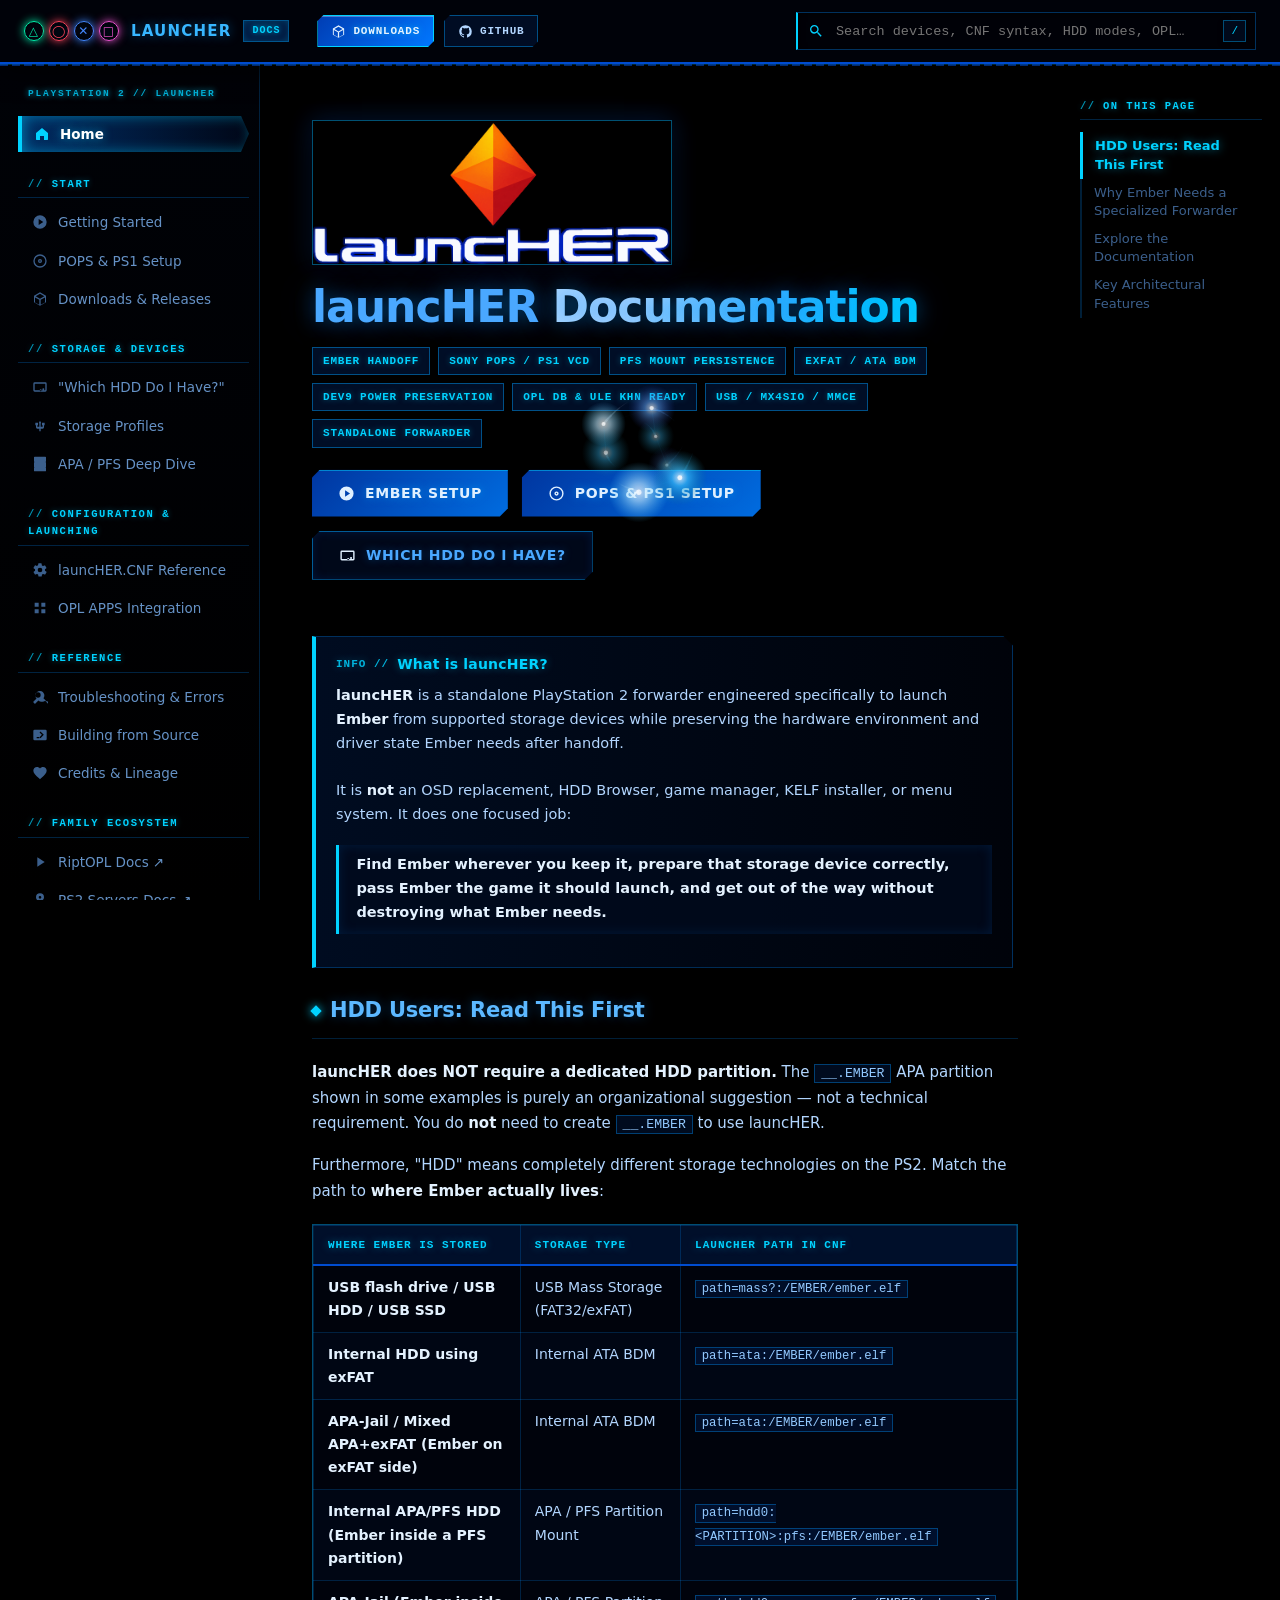
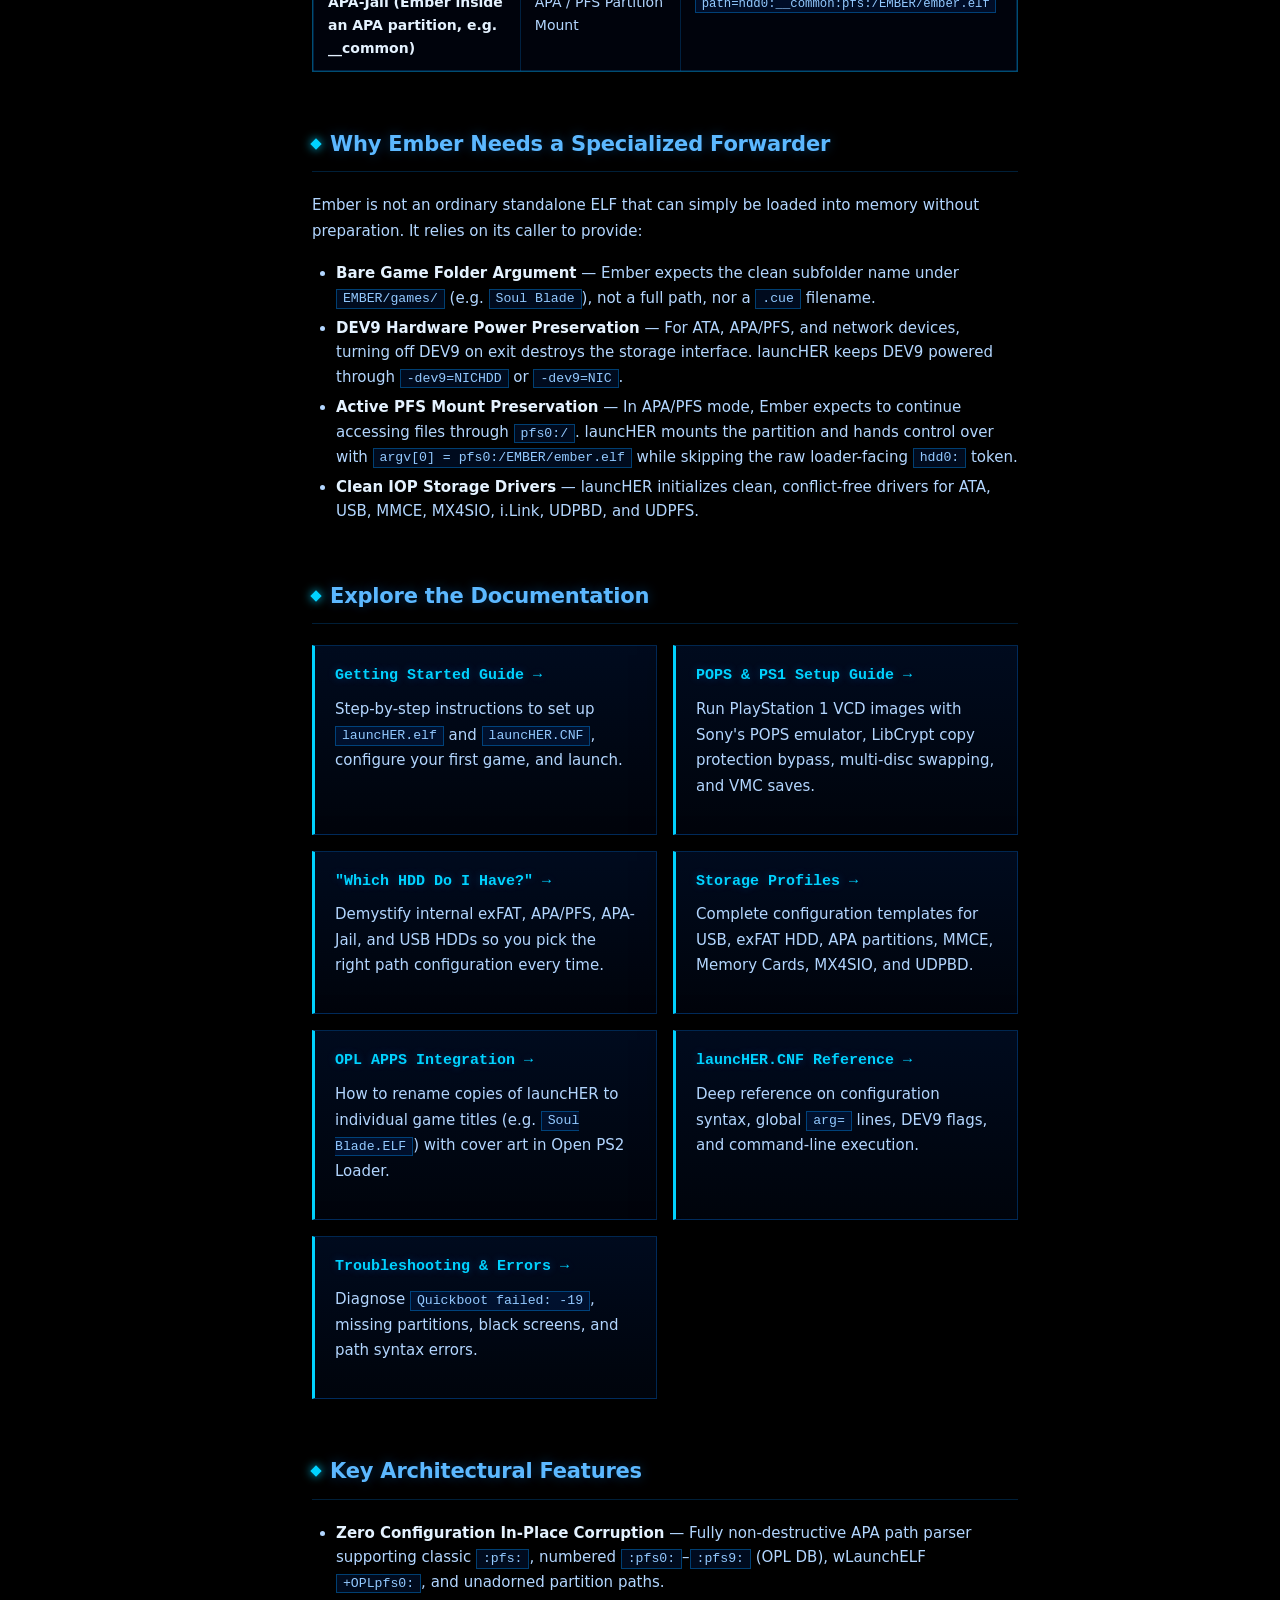
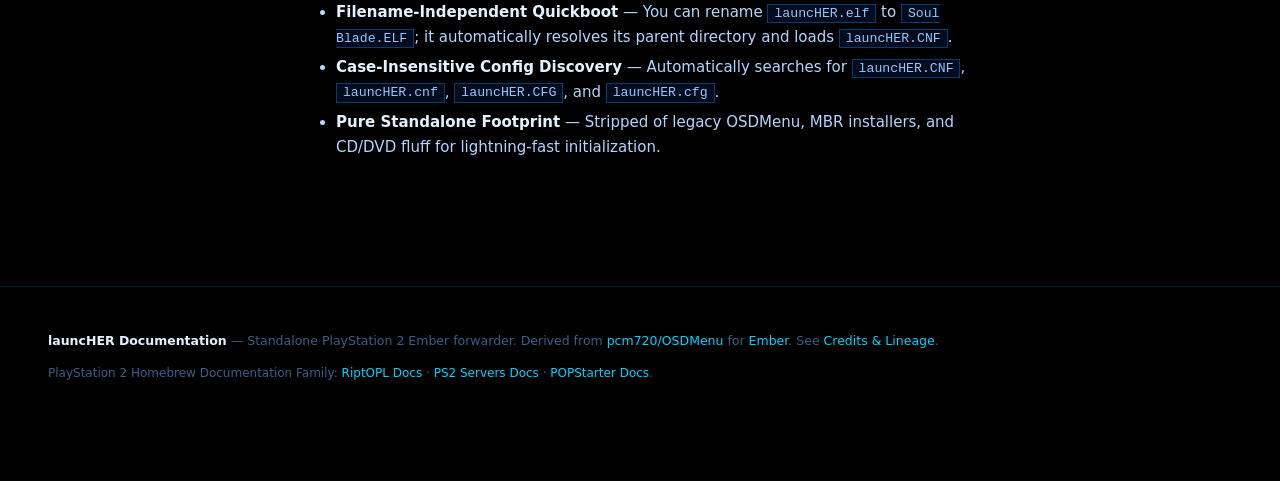
==== docs/index.html @ 4b5d9583 "Merge 43c6ef10de2a285c247a1d563e190a5ab6da9294 into 94809b18aaf621dd16f03707eb7b0ce362cf742c" ====
<!doctype html><html lang="en"><head>
<meta charset="utf-8"><meta name="viewport" content="width=device-width,initial-scale=1">
<title>launcHER Documentation · Standalone Ember Forwarder for PlayStation 2</title>
<meta name="description" content="Official documentation for launcHER — standalone PlayStation 2 forwarder built specifically to launch Ember from USB, internal HDD (exFAT &amp; APA/PFS), MMCE, MX4SIO, and network while preserving the hardware environment Ember needs.">
<link rel="icon" type="image/svg+xml" href="assets/favicon.svg">
<link rel="icon" type="image/png" href="assets/favicon.png">
<meta property="og:site_name" content="launcHER Docs">
<meta property="og:type" content="website">
<meta property="og:image" content="assets/launcher-banner.png">
<meta name="twitter:card" content="summary_large_image">
<meta name="twitter:image" content="assets/launcher-banner.png">
<link rel="stylesheet" href="assets/style.css">
</head><body data-base="">
<header class="topbar">
  <button class="menu-btn" aria-label="Menu">☰</button>
  <a class="brand" href="index.html">
    <span class="psbtns"><i class="tri">&#9651;</i><i class="cir">&#9711;</i><i class="cro">&#10005;</i><i class="squ">&#9633;</i></span>
    launcHER <small>DOCS</small></a>
  <div class="topbar-actions">
    <a class="topbar-btn primary" href="releases.html" title="Downloads &amp; Releases"><span class="icon icon-releases"></span>Downloads</a>
    <a class="topbar-btn" href="https://github.com/NathanNeurotic/launcHER" target="_blank" rel="noopener" title="GitHub Repository"><span class="icon icon-github"></span>GitHub</a>
  </div>
  <div class="search">
    <span class="ico"></span>
    <input id="q" type="search" placeholder="Search devices, CNF syntax, HDD modes, OPL…  ( / )" autocomplete="off">
    <kbd>/</kbd>
    <div id="results"></div>
  </div>
</header>
<canvas id="ps2-orbs" class="ps2-orbs-canvas" aria-hidden="true"></canvas>
<div class="layout">
  <nav class="sidebar">
    <div class="sidebar-brand-sub">PLAYSTATION 2 // LAUNCHER</div>
    <a href="index.html" class="active"><span class="icon icon-home"></span>Home</a>

    <h4>Start</h4>
    <a href="getting-started.html"><span class="icon icon-start"></span>Getting Started</a>
    <a href="pops-setup.html"><span class="icon icon-ps1"></span>POPS &amp; PS1 Setup</a>
    <a href="releases.html"><span class="icon icon-releases"></span>Downloads &amp; Releases</a>

    <h4>Storage &amp; Devices</h4>
    <a href="hdd-modes.html"><span class="icon icon-hdd"></span>"Which HDD Do I Have?"</a>
    <a href="storage-profiles.html"><span class="icon icon-usb"></span>Storage Profiles</a>
    <a href="apa-pfs.html"><span class="icon icon-server"></span>APA / PFS Deep Dive</a>

    <h4>Configuration &amp; Launching</h4>
    <a href="configuration.html"><span class="icon icon-settings"></span>launcHER.CNF Reference</a>
    <a href="opl-apps.html"><span class="icon icon-apps"></span>OPL APPS Integration</a>

    <h4>Reference</h4>
    <a href="troubleshooting.html"><span class="icon icon-troubleshoot"></span>Troubleshooting &amp; Errors</a>
    <a href="building.html"><span class="icon icon-terminal"></span>Building from Source</a>
    <a href="credits.html"><span class="icon icon-credits"></span>Credits &amp; Lineage</a>

    <h4 style="margin-top:24px;">Family Ecosystem</h4>
    <a href="https://nathanneurotic.github.io/Open-PS2-Loader/"><span class="icon icon-play"></span>RiptOPL Docs ↗</a>
    <a href="https://nathanneurotic.github.io/PS2-Servers/"><span class="icon icon-netboot"></span>PS2 Servers Docs ↗</a>
    <a href="https://nathanneurotic.github.io/POPSLoader/"><span class="icon icon-book"></span>POPStarter Docs ↗</a>
  </nav>
  <main class="content">

<div class="hero">
  <img class="hero-banner" src="assets/launcher-banner.png" alt="launcHER banner" width="1774" height="887">
  <h1>launcHER <span class="g">Documentation</span></h1>
  <div class="sys-strip">
    <div class="sys-strip-row">
      <span class="sys-pill">EMBER HANDOFF</span>
      <span class="sys-pill">SONY POPS / PS1 VCD</span>
      <span class="sys-pill">PFS MOUNT PERSISTENCE</span>
      <span class="sys-pill">EXFAT / ATA BDM</span>
    </div>
    <div class="sys-strip-row">
      <span class="sys-pill">DEV9 POWER PRESERVATION</span>
      <span class="sys-pill">OPL DB &amp; ULE KHN READY</span>
      <span class="sys-pill">USB / MX4SIO / MMCE</span>
      <span class="sys-pill">STANDALONE FORWARDER</span>
    </div>
  </div>
  <div class="btn-row">
    <a class="btn" href="getting-started.html"><span class="icon icon-start"></span>Ember Setup</a>
    <a class="btn" href="pops-setup.html"><span class="icon icon-ps1"></span>POPS &amp; PS1 Setup</a>
    <a class="btn ghost" href="hdd-modes.html"><span class="icon icon-hdd"></span>Which HDD Do I Have?</a>
  </div>
</div>

<div class="callout info">
  <div class="h">What is launcHER?</div>
  <b>launcHER</b> is a standalone PlayStation 2 forwarder engineered specifically to launch
  <a href="https://github.com/Gageformer/Ember" target="_blank" rel="noopener"><b>Ember</b></a> from supported storage devices while preserving the hardware environment and driver state Ember needs after handoff.
  <br><br>
  It is <b>not</b> an OSD replacement, HDD Browser, game manager, KELF installer, or menu system. It does one focused job:
  <blockquote><b>Find Ember wherever you keep it, prepare that storage device correctly, pass Ember the game it should launch, and get out of the way without destroying what Ember needs.</b></blockquote>
</div>

<h2 id="hdd-myth">HDD Users: Read This First</h2>
<p>
  <b>launcHER does NOT require a dedicated HDD partition.</b> The <code>__.EMBER</code> APA partition shown in some examples is purely an organizational suggestion — not a technical requirement. You do <b>not</b> need to create <code>__.EMBER</code> to use launcHER.
</p>
<p>
  Furthermore, "HDD" means completely different storage technologies on the PS2. Match the path to <b>where Ember actually lives</b>:
</p>

<div class="table-wrap">
  <table>
    <thead>
      <tr>
        <th>Where Ember is stored</th>
        <th>Storage Type</th>
        <th>launcHER Path in CNF</th>
      </tr>
    </thead>
    <tbody>
      <tr>
        <td><b>USB flash drive / USB HDD / USB SSD</b></td>
        <td>USB Mass Storage (FAT32/exFAT)</td>
        <td><code>path=mass?:/EMBER/ember.elf</code></td>
      </tr>
      <tr>
        <td><b>Internal HDD using exFAT</b></td>
        <td>Internal ATA BDM</td>
        <td><code>path=ata:/EMBER/ember.elf</code></td>
      </tr>
      <tr>
        <td><b>APA-Jail / Mixed APA+exFAT (Ember on exFAT side)</b></td>
        <td>Internal ATA BDM</td>
        <td><code>path=ata:/EMBER/ember.elf</code></td>
      </tr>
      <tr>
        <td><b>Internal APA/PFS HDD (Ember inside a PFS partition)</b></td>
        <td>APA / PFS Partition Mount</td>
        <td><code>path=hdd0:&lt;PARTITION&gt;:pfs:/EMBER/ember.elf</code></td>
      </tr>
      <tr>
        <td><b>APA-Jail (Ember inside an APA partition, e.g. __common)</b></td>
        <td>APA / PFS Partition Mount</td>
        <td><code>path=hdd0:__common:pfs:/EMBER/ember.elf</code></td>
      </tr>
    </tbody>
  </table>
</div>

<h2 id="why-launcher">Why Ember Needs a Specialized Forwarder</h2>
<p>
  Ember is not an ordinary standalone ELF that can simply be loaded into memory without preparation. It relies on its caller to provide:
</p>
<ul class="checklist">
  <li><b>Bare Game Folder Argument</b> — Ember expects the clean subfolder name under <code>EMBER/games/</code> (e.g. <code>Soul Blade</code>), not a full path, nor a <code>.cue</code> filename.</li>
  <li><b>DEV9 Hardware Power Preservation</b> — For ATA, APA/PFS, and network devices, turning off DEV9 on exit destroys the storage interface. launcHER keeps DEV9 powered through <code>-dev9=NICHDD</code> or <code>-dev9=NIC</code>.</li>
  <li><b>Active PFS Mount Preservation</b> — In APA/PFS mode, Ember expects to continue accessing files through <code>pfs0:/</code>. launcHER mounts the partition and hands control over with <code>argv[0] = pfs0:/EMBER/ember.elf</code> while skipping the raw loader-facing <code>hdd0:</code> token.</li>
  <li><b>Clean IOP Storage Drivers</b> — launcHER initializes clean, conflict-free drivers for ATA, USB, MMCE, MX4SIO, i.Link, UDPBD, and UDPFS.</li>
</ul>

<h2 id="quick-links">Explore the Documentation</h2>
<div class="cards">
  <article class="card">
    <h3><a href="getting-started.html">Getting Started Guide &rarr;</a></h3>
    <p>Step-by-step instructions to set up <code>launcHER.elf</code> and <code>launcHER.CNF</code>, configure your first game, and launch.</p>
  </article>
  <article class="card">
    <h3><a href="pops-setup.html">POPS &amp; PS1 Setup Guide &rarr;</a></h3>
    <p>Run PlayStation 1 VCD images with Sony's POPS emulator, LibCrypt copy protection bypass, multi-disc swapping, and VMC saves.</p>
  </article>
  <article class="card">
    <h3><a href="hdd-modes.html">"Which HDD Do I Have?" &rarr;</a></h3>
    <p>Demystify internal exFAT, APA/PFS, APA-Jail, and USB HDDs so you pick the right path configuration every time.</p>
  </article>
  <article class="card">
    <h3><a href="storage-profiles.html">Storage Profiles &rarr;</a></h3>
    <p>Complete configuration templates for USB, exFAT HDD, APA partitions, MMCE, Memory Cards, MX4SIO, and UDPBD.</p>
  </article>
  <article class="card">
    <h3><a href="opl-apps.html">OPL APPS Integration &rarr;</a></h3>
    <p>How to rename copies of launcHER to individual game titles (e.g. <code>Soul Blade.ELF</code>) with cover art in Open PS2 Loader.</p>
  </article>
  <article class="card">
    <h3><a href="configuration.html">launcHER.CNF Reference &rarr;</a></h3>
    <p>Deep reference on configuration syntax, global <code>arg=</code> lines, DEV9 flags, and command-line execution.</p>
  </article>
  <article class="card">
    <h3><a href="troubleshooting.html">Troubleshooting &amp; Errors &rarr;</a></h3>
    <p>Diagnose <code>Quickboot failed: -19</code>, missing partitions, black screens, and path syntax errors.</p>
  </article>
</div>

<h2 id="key-features">Key Architectural Features</h2>
<ul class="checklist">
  <li><b>Zero Configuration In-Place Corruption</b> — Fully non-destructive APA path parser supporting classic <code>:pfs:</code>, numbered <code>:pfs0:</code>–<code>:pfs9:</code> (OPL DB), wLaunchELF <code>+OPLpfs0:</code>, and unadorned partition paths.</li>
  <li><b>Filename-Independent Quickboot</b> — You can rename <code>launcHER.elf</code> to <code>Soul Blade.ELF</code>; it automatically resolves its parent directory and loads <code>launcHER.CNF</code>.</li>
  <li><b>Case-Insensitive Config Discovery</b> — Automatically searches for <code>launcHER.CNF</code>, <code>launcHER.cnf</code>, <code>launcHER.CFG</code>, and <code>launcHER.cfg</code>.</li>
  <li><b>Pure Standalone Footprint</b> — Stripped of legacy OSDMenu, MBR installers, and CD/DVD fluff for lightning-fast initialization.</li>
</ul>

</main>
  <aside class="toc"><div class="toc-h">On this page</div><nav id="toc-nav"></nav></aside>
</div>
<footer>
  <p><b>launcHER Documentation</b> &mdash; Standalone PlayStation 2 Ember forwarder.
  Derived from <a href="https://github.com/pcm720/OSDMenu">pcm720/OSDMenu</a> for <a href="https://github.com/Gageformer/Ember">Ember</a>.
  See <a href="credits.html">Credits &amp; Lineage</a>.</p>
  <p class="prov-inline">PlayStation 2 Homebrew Documentation Family:
  <a href="https://nathanneurotic.github.io/Open-PS2-Loader/">RiptOPL Docs</a> &middot;
  <a href="https://nathanneurotic.github.io/PS2-Servers/">PS2 Servers Docs</a> &middot;
  <a href="https://nathanneurotic.github.io/POPSLoader/">POPStarter Docs</a>.</p>
</footer>
<script src="assets/app.js"></script>
</body></html>
---- docs/assets/style.css ----
/* RiptOPL Docs — Authentic PlayStation 2 OSDSYS Menu & Boot Screen Design System.
   Theme: Pitch black void, drifting volumetric dark blue fog, luminous ice-blue typography, sharp silicon edges.
   100% self-contained (zero external CDN or web font dependencies). */
:root {
  /* PS2 OSDSYS Pitch Black & Dark Blue Fog Void */
  --bg: #000000;
  --bg-deep: #000206;
  --bg-fog: #000918;
  --panel: rgba(0, 10, 28, 0.85);
  --panel2: rgba(0, 16, 42, 0.90);
  --panel-hover: rgba(0, 26, 68, 0.95);

  /* Authentic PS2 OSDSYS Phosphor / Crystal Blue Typography */
  --ink: #b2d6ff;         /* Pale luminous ice-blue body text (sharp, readable, AAA contrast on black) */
  --ink-bright: #e4f2ff;  /* Emphasized white-blue crystal highlight */
  --ink2: #6592c6;        /* Medium atmospheric console blue for secondary text */
  --ink3: #3b5f8c;        /* Deep twilight navy for subtle details and borders */

  /* PS2 Laser Lines & Silicon Traces */
  --line: rgba(0, 140, 255, 0.22);
  --line2: rgba(0, 180, 255, 0.42);
  --line-glow: rgba(0, 210, 255, 0.75);

  /* PS2 Luminescence & System Accents */
  --ps-blue: #004cd0;
  --ps-cyan: #00d2ff;
  --ps-text-blue: #38b6ff;
  --accent: #0070f0;
  --accent2: #48a8ff;
  --accent-ghost: rgba(0, 110, 255, 0.16);
  --accent-glow: rgba(0, 200, 255, 0.45);

  /* Authentic PlayStation Controller Jewel Tones */
  --ps-tri: #00f0aa;
  --ps-o: #ff4359;
  --ps-x: #4488ff;
  --ps-sq: #f055d0;

  /* System Telemetry & Status */
  --good: #00f0aa;
  --warn: #ffb830;
  --bad: #ff4359;
  --info: #00d2ff;

  /* System Font Stacks */
  --mono: ui-monospace, "Cascadia Code", "Consolas", "SF Mono", Menlo, monospace;
  --sans: "Segoe UI", system-ui, -apple-system, Roboto, Helvetica, Arial, sans-serif;
  --maxw: 1380px;
}

* { box-sizing: border-box; }
html { scroll-behavior: smooth; background-color: #000000; }

body {
  margin: 0;
  color: var(--ink);
  font-family: var(--sans);
  font-size: 15px;
  line-height: 1.65;
  -webkit-font-smoothing: antialiased;
  -moz-osx-font-smoothing: grayscale;
  background-color: #000000;
  position: relative;
  min-height: 100vh;
  overflow-x: hidden;
}

/* ---- PS2 OSDSYS Volumetric Dark Blue Fog Atmosphere ---- */
body::before {
  content: "";
  position: fixed;
  top: -10%;
  left: -10%;
  width: 120%;
  height: 120%;
  z-index: -2;
  pointer-events: none;
  background-color: #000000;
  background-image:
    /* Swirling clusters of deep royal / midnight blue fog banks */
    radial-gradient(ellipse 950px 650px at 15% 15%, rgba(0, 34, 100, 0.50), transparent 72%),
    radial-gradient(ellipse 1100px 750px at 85% 25%, rgba(0, 50, 140, 0.42), transparent 70%),
    radial-gradient(ellipse 850px 700px at 50% 60%, rgba(0, 20, 68, 0.60), transparent 75%),
    radial-gradient(ellipse 1200px 900px at 20% 85%, rgba(0, 38, 115, 0.46), transparent 72%),
    radial-gradient(ellipse 950px 650px at 80% 90%, rgba(0, 30, 88, 0.52), transparent 70%),
    /* Dense central atmospheric void */
    radial-gradient(circle 800px at 50% 30%, rgba(0, 22, 65, 0.65), transparent 75%);
  background-size: 100% 100%;
  animation: osd-fog-drift 26s ease-in-out infinite alternate;
  will-change: transform;
}

@keyframes osd-fog-drift {
  0% {
    transform: scale(1) translate(0, 0);
    opacity: 0.85;
  }
  50% {
    transform: scale(1.04) translate(-1.5%, 2%);
    opacity: 1;
  }
  100% {
    transform: scale(1.02) translate(1.5%, -1.5%);
    opacity: 0.90;
  }
}

/* PS2 Seven Towers Vertical Data Pillars & Atmospheric Vignette */
body::after {
  content: "";
  position: fixed;
  top: 0;
  left: 0;
  right: 0;
  bottom: 0;
  z-index: -1;
  pointer-events: none;
  background-image:
    /* Seven Towers architectural sound pillar light shafts in the background */
    repeating-linear-gradient(90deg, transparent 0, transparent 116px, rgba(0, 100, 255, 0.015) 116px, rgba(0, 180, 255, 0.04) 118px, transparent 120px),
    /* Faint CRT OSD phosphor line texture */
    linear-gradient(rgba(0, 0, 0, 0) 50%, rgba(0, 0, 0, 0.22) 50%),
    /* Deep black edge vignette keeping the focus centered */
    radial-gradient(ellipse at 50% 45%, transparent 45%, rgba(0, 0, 0, 0.82) 100%);
  background-size: 960px 100%, 100% 4px, 100% 100%;
}

a { color: var(--ps-cyan); text-decoration: none; transition: all 0.15s ease; }
a:hover { color: #ffffff; text-shadow: 0 0 10px var(--ps-cyan); text-decoration: none; }
strong, b { color: var(--ink-bright); font-weight: 700; }
code, kbd, pre { font-family: var(--mono); }
img { max-width: 100%; border: 1px solid var(--line2); }

/* ---- Console Vector Icon System ---- */
.icon {
  display: inline-block;
  width: 16px;
  height: 16px;
  vertical-align: -0.15em;
  background-color: currentColor;
  -webkit-mask-size: contain;
  mask-size: contain;
  -webkit-mask-repeat: no-repeat;
  mask-repeat: no-repeat;
  -webkit-mask-position: center;
  mask-position: center;
  flex-shrink: 0;
  transition: transform 0.15s ease, filter 0.15s ease;
}

.icon-home { -webkit-mask-image: url('data:image/svg+xml,%3Csvg%20xmlns%3D%22http%3A//www.w3.org/2000/svg%22%20viewBox%3D%220%200%2024%2024%22%3E%3Cpath%20fill%3D%22%23000%22%20d%3D%22M3%2010.5L12%203l9%207.5V20a1%201%200%200%201-1%201h-5v-6h-6v6H4a1%201%200%200%201-1-1v-9.5z%22/%3E%3C/svg%3E'); mask-image: url('data:image/svg+xml,%3Csvg%20xmlns%3D%22http%3A//www.w3.org/2000/svg%22%20viewBox%3D%220%200%2024%2024%22%3E%3Cpath%20fill%3D%22%23000%22%20d%3D%22M3%2010.5L12%203l9%207.5V20a1%201%200%200%201-1%201h-5v-6h-6v6H4a1%201%200%200%201-1-1v-9.5z%22/%3E%3C/svg%3E'); }
.icon-start { -webkit-mask-image: url('data:image/svg+xml,%3Csvg%20xmlns%3D%22http%3A//www.w3.org/2000/svg%22%20viewBox%3D%220%200%2024%2024%22%3E%3Cpath%20fill%3D%22%23000%22%20d%3D%22M12%202a10%2010%200%201%200%2010%2010A10%2010%200%200%200%2012%202zm-2%2014.5v-9l7%204.5-7%204.5z%22/%3E%3C/svg%3E'); mask-image: url('data:image/svg+xml,%3Csvg%20xmlns%3D%22http%3A//www.w3.org/2000/svg%22%20viewBox%3D%220%200%2024%2024%22%3E%3Cpath%20fill%3D%22%23000%22%20d%3D%22M12%202a10%2010%200%201%200%2010%2010A10%2010%200%200%200%2012%202zm-2%2014.5v-9l7%204.5-7%204.5z%22/%3E%3C/svg%3E'); }
.icon-install { -webkit-mask-image: url('data:image/svg+xml,%3Csvg%20xmlns%3D%22http%3A//www.w3.org/2000/svg%22%20viewBox%3D%220%200%2024%2024%22%3E%3Cpath%20fill%3D%22%23000%22%20d%3D%22M19%209h-4V3H9v6H5l7%207%207-7zM5%2018v2h14v-2H5z%22/%3E%3C/svg%3E'); mask-image: url('data:image/svg+xml,%3Csvg%20xmlns%3D%22http%3A//www.w3.org/2000/svg%22%20viewBox%3D%220%200%2024%2024%22%3E%3Cpath%20fill%3D%22%23000%22%20d%3D%22M19%209h-4V3H9v6H5l7%207%207-7zM5%2018v2h14v-2H5z%22/%3E%3C/svg%3E'); }
.icon-usb { -webkit-mask-image: url('data:image/svg+xml,%3Csvg%20xmlns%3D%22http%3A//www.w3.org/2000/svg%22%20viewBox%3D%220%200%2024%2024%22%3E%3Cpath%20fill%3D%22%23000%22%20d%3D%22M15%207v4h1v2h-3V8h1L12%204%2010%208h1v5H8v-2h1V7H5v4h1v3a2%202%200%200%200%202%202h3v4h2v-4h3a2%202%200%200%200%202-2v-3h1V7h-4z%22/%3E%3C/svg%3E'); mask-image: url('data:image/svg+xml,%3Csvg%20xmlns%3D%22http%3A//www.w3.org/2000/svg%22%20viewBox%3D%220%200%2024%2024%22%3E%3Cpath%20fill%3D%22%23000%22%20d%3D%22M15%207v4h1v2h-3V8h1L12%204%2010%208h1v5H8v-2h1V7H5v4h1v3a2%202%200%200%200%202%202h3v4h2v-4h3a2%202%200%200%200%202-2v-3h1V7h-4z%22/%3E%3C/svg%3E'); }
.icon-mmce { -webkit-mask-image: url('data:image/svg+xml,%3Csvg%20xmlns%3D%22http%3A//www.w3.org/2000/svg%22%20viewBox%3D%220%200%2024%2024%22%3E%3Cpath%20fill%3D%22%23000%22%20d%3D%22M18%202H9L4%207v14a1%201%200%200%200%201%201h13a1%201%200%200%200%201-1V3a1%201%200%200%200-1-1zm-1%2018H6V8.5L9.5%204H17v16zm-7-11h2v4h-2zm3%200h2v4h-2z%22/%3E%3C/svg%3E'); mask-image: url('data:image/svg+xml,%3Csvg%20xmlns%3D%22http%3A//www.w3.org/2000/svg%22%20viewBox%3D%220%200%2024%2024%22%3E%3Cpath%20fill%3D%22%23000%22%20d%3D%22M18%202H9L4%207v14a1%201%200%200%200%201%201h13a1%201%200%200%200%201-1V3a1%201%200%200%200-1-1zm-1%2018H6V8.5L9.5%204H17v16zm-7-11h2v4h-2zm3%200h2v4h-2z%22/%3E%3C/svg%3E'); }
.icon-smb { -webkit-mask-image: url('data:image/svg+xml,%3Csvg%20xmlns%3D%22http%3A//www.w3.org/2000/svg%22%20viewBox%3D%220%200%2024%2024%22%3E%3Cpath%20fill%3D%22%23000%22%20d%3D%22M4%204h16a1%201%200%200%201%201%201v5a1%201%200%200%201-1%201H4a1%201%200%200%201-1-1V5a1%201%200%200%201%201-1zm0%209h16a1%201%200%200%201%201%201v5a1%201%200%200%201-1%201H4a1%201%200%200%201-1-1v-5a1%201%200%200%201%201-1zm2-7v2h2V6H6zm0%209v2h2v-2H6zm10-9h2v2h-2V6zm0%209h2v2h-2v-2z%22/%3E%3C/svg%3E'); mask-image: url('data:image/svg+xml,%3Csvg%20xmlns%3D%22http%3A//www.w3.org/2000/svg%22%20viewBox%3D%220%200%2024%2024%22%3E%3Cpath%20fill%3D%22%23000%22%20d%3D%22M4%204h16a1%201%200%200%201%201%201v5a1%201%200%200%201-1%201H4a1%201%200%200%201-1-1V5a1%201%200%200%201%201-1zm0%209h16a1%201%200%200%201%201%201v5a1%201%200%200%201-1%201H4a1%201%200%200%201-1-1v-5a1%201%200%200%201%201-1zm2-7v2h2V6H6zm0%209v2h2v-2H6zm10-9h2v2h-2V6zm0%209h2v2h-2v-2z%22/%3E%3C/svg%3E'); }
.icon-hdd { -webkit-mask-image: url('data:image/svg+xml,%3Csvg%20xmlns%3D%22http%3A//www.w3.org/2000/svg%22%20viewBox%3D%220%200%2024%2024%22%3E%3Cpath%20fill%3D%22%23000%22%20d%3D%22M4%205h16a2%202%200%200%201%202%202v10a2%202%200%200%201-2%202H4a2%202%200%200%201-2-2V7a2%202%200%200%201%202-2zm0%202v10h16V7H4zm13%207a1.5%201.5%200%201%200%200%203%201.5%201.5%200%200%200%200-3zm-4%201.5a1.5%201.5%200%201%200%200%203%201.5%201.5%200%200%200%200-3z%22/%3E%3C/svg%3E'); mask-image: url('data:image/svg+xml,%3Csvg%20xmlns%3D%22http%3A//www.w3.org/2000/svg%22%20viewBox%3D%220%200%2024%2024%22%3E%3Cpath%20fill%3D%22%23000%22%20d%3D%22M4%205h16a2%202%200%200%201%202%202v10a2%202%200%200%201-2%202H4a2%202%200%200%201-2-2V7a2%202%200%200%201%202-2zm0%202v10h16V7H4zm13%207a1.5%201.5%200%201%200%200%203%201.5%201.5%200%200%200%200-3zm-4%201.5a1.5%201.5%200%201%200%200%203%201.5%201.5%200%200%200%200-3z%22/%3E%3C/svg%3E'); }
.icon-netboot { -webkit-mask-image: url('data:image/svg+xml,%3Csvg%20xmlns%3D%22http%3A//www.w3.org/2000/svg%22%20viewBox%3D%220%200%2024%2024%22%3E%3Cpath%20fill%3D%22%23000%22%20d%3D%22M12%202a6%206%200%200%200-6%206c0%202.2%201.2%204.1%203%205.1V18H7v3h10v-3h-2v-4.9c1.8-1%203-2.9%203-5.1a6%206%200%200%200-6-6zm-2%206a2%202%200%201%201%204%200%202%202%200%200%201-4%200z%22/%3E%3C/svg%3E'); mask-image: url('data:image/svg+xml,%3Csvg%20xmlns%3D%22http%3A//www.w3.org/2000/svg%22%20viewBox%3D%220%200%2024%2024%22%3E%3Cpath%20fill%3D%22%23000%22%20d%3D%22M12%202a6%206%200%200%200-6%206c0%202.2%201.2%204.1%203%205.1V18H7v3h10v-3h-2v-4.9c1.8-1%203-2.9%203-5.1a6%206%200%200%200-6-6zm-2%206a2%202%200%201%201%204%200%202%202%200%200%201-4%200z%22/%3E%3C/svg%3E'); }
.icon-http { -webkit-mask-image: url('data:image/svg+xml,%3Csvg%20xmlns%3D%22http%3A//www.w3.org/2000/svg%22%20viewBox%3D%220%200%2024%2024%22%3E%3Cpath%20fill%3D%22%23000%22%20d%3D%22M12%202a10%2010%200%201%200%2010%2010A10%2010%200%200%200%2012%202zm7.9%209h-3.9a15.7%2015.7%200%200%200-1.3-5A8%208%200%200%201%2019.9%2011zM12%204a14%2014%200%200%201%201.9%207h-3.8A14%2014%200%200%201%2012%204zM4.1%2013h3.9a15.7%2015.7%200%200%200%201.3%205A8%208%200%200%201%204.1%2013zm3.9-2H4.1A8%208%200%200%201%209.3%206a15.7%2015.7%200%200%200-1.3%205zm4%209a14%2014%200%200%201-1.9-7h3.8A14%2014%200%200%201%2012%2020zm2.7-2a15.7%2015.7%200%200%200%201.3-5h3.9a8%208%200%200%201-5.2%205z%22/%3E%3C/svg%3E'); mask-image: url('data:image/svg+xml,%3Csvg%20xmlns%3D%22http%3A//www.w3.org/2000/svg%22%20viewBox%3D%220%200%2024%2024%22%3E%3Cpath%20fill%3D%22%23000%22%20d%3D%22M12%202a10%2010%200%201%200%2010%2010A10%2010%200%200%200%2012%202zm7.9%209h-3.9a15.7%2015.7%200%200%200-1.3-5A8%208%200%200%201%2019.9%2011zM12%204a14%2014%200%200%201%201.9%207h-3.8A14%2014%200%200%201%2012%204zM4.1%2013h3.9a15.7%2015.7%200%200%200%201.3%205A8%208%200%200%201%204.1%2013zm3.9-2H4.1A8%208%200%200%201%209.3%206a15.7%2015.7%200%200%200-1.3%205zm4%209a14%2014%200%200%201-1.9-7h3.8A14%2014%200%200%201%2012%2020zm2.7-2a15.7%2015.7%200%200%200%201.3-5h3.9a8%208%200%200%201-5.2%205z%22/%3E%3C/svg%3E'); }
.icon-ps1 { -webkit-mask-image: url('data:image/svg+xml,%3Csvg%20xmlns%3D%22http%3A//www.w3.org/2000/svg%22%20viewBox%3D%220%200%2024%2024%22%3E%3Cpath%20fill%3D%22%23000%22%20d%3D%22M12%202a10%2010%200%201%200%2010%2010A10%2010%200%200%200%2012%202zm0%2018a8%208%200%201%201%208-8%208%208%200%200%201-8%208zm0-11a3%203%200%201%200%203%203%203%203%200%200%200-3-3zm0%204a1%201%200%201%201%201-1%201%201%200%200%201-1%201z%22/%3E%3C/svg%3E'); mask-image: url('data:image/svg+xml,%3Csvg%20xmlns%3D%22http%3A//www.w3.org/2000/svg%22%20viewBox%3D%220%200%2024%2024%22%3E%3Cpath%20fill%3D%22%23000%22%20d%3D%22M12%202a10%2010%200%201%200%2010%2010A10%2010%200%200%200%2012%202zm0%2018a8%208%200%201%201%208-8%208%208%200%200%201-8%208zm0-11a3%203%200%201%200%203%203%203%203%200%200%200-3-3zm0%204a1%201%200%201%201%201-1%201%201%200%200%201-1%201z%22/%3E%3C/svg%3E'); }
.icon-neutrino { -webkit-mask-image: url('data:image/svg+xml,%3Csvg%20xmlns%3D%22http%3A//www.w3.org/2000/svg%22%20viewBox%3D%220%200%2024%2024%22%3E%3Cpath%20fill%3D%22%23000%22%20d%3D%22M12%207a5%205%200%201%200%205%205%205%205%200%200%200-5-5zm0%208a3%203%200%201%201%203-3%203%203%200%200%201-3%203zm9-4h-2a7%207%200%200%200-5-5V4a9%209%200%200%201%207%207zm-8-7v2a7%207%200%200%200-5%205H4a9%209%200%200%201%207-7zm-7%208h2a7%207%200%200%200%205%205v2a9%209%200%200%201-7-7zm8%207v-2a7%207%200%200%200%205-5h2a9%209%200%200%201-7%207z%22/%3E%3C/svg%3E'); mask-image: url('data:image/svg+xml,%3Csvg%20xmlns%3D%22http%3A//www.w3.org/2000/svg%22%20viewBox%3D%220%200%2024%2024%22%3E%3Cpath%20fill%3D%22%23000%22%20d%3D%22M12%207a5%205%200%201%200%205%205%205%205%200%200%200-5-5zm0%208a3%203%200%201%201%203-3%203%203%200%200%201-3%203zm9-4h-2a7%207%200%200%200-5-5V4a9%209%200%200%201%207%207zm-8-7v2a7%207%200%200%200-5%205H4a9%209%200%200%201%207-7zm-7%208h2a7%207%200%200%200%205%205v2a9%209%200%200%201-7-7zm8%207v-2a7%207%200%200%200%205-5h2a9%209%200%200%201-7%207z%22/%3E%3C/svg%3E'); }
.icon-coverflow { -webkit-mask-image: url('data:image/svg+xml,%3Csvg%20xmlns%3D%22http%3A//www.w3.org/2000/svg%22%20viewBox%3D%220%200%2024%2024%22%3E%3Cpath%20fill%3D%22%23000%22%20d%3D%22M4%206h3v12H4zm13%200h3v12h-3zm-6-2h4v16h-4z%22/%3E%3C/svg%3E'); mask-image: url('data:image/svg+xml,%3Csvg%20xmlns%3D%22http%3A//www.w3.org/2000/svg%22%20viewBox%3D%220%200%2024%2024%22%3E%3Cpath%20fill%3D%22%23000%22%20d%3D%22M4%206h3v12H4zm13%200h3v12h-3zm-6-2h4v16h-4z%22/%3E%3C/svg%3E'); }
.icon-favorites { -webkit-mask-image: url('data:image/svg+xml,%3Csvg%20xmlns%3D%22http%3A//www.w3.org/2000/svg%22%20viewBox%3D%220%200%2024%2024%22%3E%3Cpath%20fill%3D%22%23000%22%20d%3D%22M12%202l3.09%206.26L22%209.27l-5%204.87%201.18%206.88L12%2017.77l-6.18%203.25L7%2014.14%202%209.27l6.91-1.01L12%202z%22/%3E%3C/svg%3E'); mask-image: url('data:image/svg+xml,%3Csvg%20xmlns%3D%22http%3A//www.w3.org/2000/svg%22%20viewBox%3D%220%200%2024%2024%22%3E%3Cpath%20fill%3D%22%23000%22%20d%3D%22M12%202l3.09%206.26L22%209.27l-5%204.87%201.18%206.88L12%2017.77l-6.18%203.25L7%2014.14%202%209.27l6.91-1.01L12%202z%22/%3E%3C/svg%3E'); }
.icon-apps { -webkit-mask-image: url('data:image/svg+xml,%3Csvg%20xmlns%3D%22http%3A//www.w3.org/2000/svg%22%20viewBox%3D%220%200%2024%2024%22%3E%3Cpath%20fill%3D%22%23000%22%20d%3D%22M4%204h6v6H4zm10%200h6v6h-6zM4%2014h6v6H4zm10%200h6v6h-6z%22/%3E%3C/svg%3E'); mask-image: url('data:image/svg+xml,%3Csvg%20xmlns%3D%22http%3A//www.w3.org/2000/svg%22%20viewBox%3D%220%200%2024%2024%22%3E%3Cpath%20fill%3D%22%23000%22%20d%3D%22M4%204h6v6H4zm10%200h6v6h-6zM4%2014h6v6H4zm10%200h6v6h-6z%22/%3E%3C/svg%3E'); }
.icon-settings-pergame { -webkit-mask-image: url('data:image/svg+xml,%3Csvg%20xmlns%3D%22http%3A//www.w3.org/2000/svg%22%20viewBox%3D%220%200%2024%2024%22%3E%3Cpath%20fill%3D%22%23000%22%20d%3D%22M4%206h10v2H4zm0%2010h6v2H4zm10-3H4v2h10zm2-4h4v2h-4zm-4%204h8v2h-8zm6%203h2v2h-2z%22/%3E%3C/svg%3E'); mask-image: url('data:image/svg+xml,%3Csvg%20xmlns%3D%22http%3A//www.w3.org/2000/svg%22%20viewBox%3D%220%200%2024%2024%22%3E%3Cpath%20fill%3D%22%23000%22%20d%3D%22M4%206h10v2H4zm0%2010h6v2H4zm10-3H4v2h10zm2-4h4v2h-4zm-4%204h8v2h-8zm6%203h2v2h-2z%22/%3E%3C/svg%3E'); }
.icon-gsm { -webkit-mask-image: url('data:image/svg+xml,%3Csvg%20xmlns%3D%22http%3A//www.w3.org/2000/svg%22%20viewBox%3D%220%200%2024%2024%22%3E%3Cpath%20fill%3D%22%23000%22%20d%3D%22M21%204H3a1%201%200%200%200-1%201v12a1%201%200%200%200%201%201h7v2H8v2h8v-2h-2v-2h7a1%201%200%200%200%201-1V5a1%201%200%200%200-1-1zm-1%2012H4V6h16v10z%22/%3E%3C/svg%3E'); mask-image: url('data:image/svg+xml,%3Csvg%20xmlns%3D%22http%3A//www.w3.org/2000/svg%22%20viewBox%3D%220%200%2024%2024%22%3E%3Cpath%20fill%3D%22%23000%22%20d%3D%22M21%204H3a1%201%200%200%200-1%201v12a1%201%200%200%200%201%201h7v2H8v2h8v-2h-2v-2h7a1%201%200%200%200%201-1V5a1%201%200%200%200-1-1zm-1%2012H4V6h16v10z%22/%3E%3C/svg%3E'); }
.icon-igr { -webkit-mask-image: url('data:image/svg+xml,%3Csvg%20xmlns%3D%22http%3A//www.w3.org/2000/svg%22%20viewBox%3D%220%200%2024%2024%22%3E%3Cpath%20fill%3D%22%23000%22%20d%3D%22M12%204V1L8%205l4%204V6a6%206%200%201%201-6%206H4a8%208%200%201%200%208-8z%22/%3E%3C/svg%3E'); mask-image: url('data:image/svg+xml,%3Csvg%20xmlns%3D%22http%3A//www.w3.org/2000/svg%22%20viewBox%3D%220%200%2024%2024%22%3E%3Cpath%20fill%3D%22%23000%22%20d%3D%22M12%204V1L8%205l4%204V6a6%206%200%201%201-6%206H4a8%208%200%201%200%208-8z%22/%3E%3C/svg%3E'); }
.icon-vmc { -webkit-mask-image: url('data:image/svg+xml,%3Csvg%20xmlns%3D%22http%3A//www.w3.org/2000/svg%22%20viewBox%3D%220%200%2024%2024%22%3E%3Cpath%20fill%3D%22%23000%22%20d%3D%22M6%203h12a2%202%200%200%201%202%202v14a2%202%200%200%201-2%202H6a2%202%200%200%201-2-2V5a2%202%200%200%201%202-2zm1%203v3h10V6H7zm0%205v2h10v-2H7zm0%204v2h10v-2H7z%22/%3E%3C/svg%3E'); mask-image: url('data:image/svg+xml,%3Csvg%20xmlns%3D%22http%3A//www.w3.org/2000/svg%22%20viewBox%3D%220%200%2024%2024%22%3E%3Cpath%20fill%3D%22%23000%22%20d%3D%22M6%203h12a2%202%200%200%201%202%202v14a2%202%200%200%201-2%202H6a2%202%200%200%201-2-2V5a2%202%200%200%201%202-2zm1%203v3h10V6H7zm0%205v2h10v-2H7zm0%204v2h10v-2H7z%22/%3E%3C/svg%3E'); }
.icon-cheats { -webkit-mask-image: url('data:image/svg+xml,%3Csvg%20xmlns%3D%22http%3A//www.w3.org/2000/svg%22%20viewBox%3D%220%200%2024%2024%22%3E%3Cpath%20fill%3D%22%23000%22%20d%3D%22M21%206H3a2%202%200%200%200-2%202v8a2%202%200%200%200%202%202h18a2%202%200%200%200%202-2V8a2%202%200%200%200-2-2zm-11%207H8v2H6v-2H4v-2h2V9h2v2h2v2zm7%201a1.5%201.5%200%201%201%200-3%201.5%201.5%200%200%201%200%203zm2-3a1.5%201.5%200%201%201%200-3%201.5%201.5%200%200%201%200%203z%22/%3E%3C/svg%3E'); mask-image: url('data:image/svg+xml,%3Csvg%20xmlns%3D%22http%3A//www.w3.org/2000/svg%22%20viewBox%3D%220%200%2024%2024%22%3E%3Cpath%20fill%3D%22%23000%22%20d%3D%22M21%206H3a2%202%200%200%200-2%202v8a2%202%200%200%200%202%202h18a2%202%200%200%200%202-2V8a2%202%200%200%200-2-2zm-11%207H8v2H6v-2H4v-2h2V9h2v2h2v2zm7%201a1.5%201.5%200%201%201%200-3%201.5%201.5%200%200%201%200%203zm2-3a1.5%201.5%200%201%201%200-3%201.5%201.5%200%200%201%200%203z%22/%3E%3C/svg%3E'); }
.icon-ra { -webkit-mask-image: url('data:image/svg+xml,%3Csvg%20xmlns%3D%22http%3A//www.w3.org/2000/svg%22%20viewBox%3D%220%200%2024%2024%22%3E%3Cpath%20fill%3D%22%23000%22%20d%3D%22M19%204h-2V3a1%201%200%200%200-1-1H8a1%201%200%200%200-1%201v1H5a2%202%200%200%200-2%202v3a4%204%200%200%200%204%204h.3A6%206%200%200%200%2011%2015.9V18H8v2h8v-2h-3v-2.1a6%206%200%200%200%203.7-2.9h.3a4%204%200%200%200%204-4V6a2%202%200%200%200-2-2zM5%209V6h2v4.8A2%202%200%200%201%205%209zm14%200a2%202%200%200%201-2%201.8V6h2v3z%22/%3E%3C/svg%3E'); mask-image: url('data:image/svg+xml,%3Csvg%20xmlns%3D%22http%3A//www.w3.org/2000/svg%22%20viewBox%3D%220%200%2024%2024%22%3E%3Cpath%20fill%3D%22%23000%22%20d%3D%22M19%204h-2V3a1%201%200%200%200-1-1H8a1%201%200%200%200-1%201v1H5a2%202%200%200%200-2%202v3a4%204%200%200%200%204%204h.3A6%206%200%200%200%2011%2015.9V18H8v2h8v-2h-3v-2.1a6%206%200%200%200%203.7-2.9h.3a4%204%200%200%200%204-4V6a2%202%200%200%200-2-2zM5%209V6h2v4.8A2%202%200%200%201%205%209zm14%200a2%202%200%200%201-2%201.8V6h2v3z%22/%3E%3C/svg%3E'); }
.icon-themes { -webkit-mask-image: url('data:image/svg+xml,%3Csvg%20xmlns%3D%22http%3A//www.w3.org/2000/svg%22%20viewBox%3D%220%200%2024%2024%22%3E%3Cpath%20fill%3D%22%23000%22%20d%3D%22M12%202a10%2010%200%200%200-10%2010%2010%2010%200%200%200%2010%2010c1.7%200%203-1.3%203-3%200-.8-.3-1.5-.8-2-.5-.5-.7-1.1-.7-1.8%200-1.7%201.3-3%203-3h1.5A7%207%200%200%200%2022%2012%2010%2010%200%200%200%2012%202zm-5.5%208a1.5%201.5%200%201%201%200-3%201.5%201.5%200%200%201%200%203zm3-3a1.5%201.5%200%201%201%200-3%201.5%201.5%200%200%201%200%203zm5%200a1.5%201.5%200%201%201%200-3%201.5%201.5%200%200%201%200%203zm3%203a1.5%201.5%200%201%201%200-3%201.5%201.5%200%200%201%200%203z%22/%3E%3C/svg%3E'); mask-image: url('data:image/svg+xml,%3Csvg%20xmlns%3D%22http%3A//www.w3.org/2000/svg%22%20viewBox%3D%220%200%2024%2024%22%3E%3Cpath%20fill%3D%22%23000%22%20d%3D%22M12%202a10%2010%200%200%200-10%2010%2010%2010%200%200%200%2010%2010c1.7%200%203-1.3%203-3%200-.8-.3-1.5-.8-2-.5-.5-.7-1.1-.7-1.8%200-1.7%201.3-3%203-3h1.5A7%207%200%200%200%2022%2012%2010%2010%200%200%200%2012%202zm-5.5%208a1.5%201.5%200%201%201%200-3%201.5%201.5%200%200%201%200%203zm3-3a1.5%201.5%200%201%201%200-3%201.5%201.5%200%200%201%200%203zm5%200a1.5%201.5%200%201%201%200-3%201.5%201.5%200%200%201%200%203zm3%203a1.5%201.5%200%201%201%200-3%201.5%201.5%200%200%201%200%203z%22/%3E%3C/svg%3E'); }
.icon-settings { -webkit-mask-image: url('data:image/svg+xml,%3Csvg%20xmlns%3D%22http%3A//www.w3.org/2000/svg%22%20viewBox%3D%220%200%2024%2024%22%3E%3Cpath%20fill%3D%22%23000%22%20d%3D%22M19.4%2013a7.8%207.8%200%200%200%200-2l2.1-1.6a.5.5%200%200%200%20.1-.6l-2-3.5a.5.5%200%200%200-.6-.2l-2.5%201a7.6%207.6%200%200%200-1.7-1l-.4-2.6A.5.5%200%200%200%2014%202h-4a.5.5%200%200%200-.5.4l-.4%202.6a7.6%207.6%200%200%200-1.7%201l-2.5-1a.5.5%200%200%200-.6.2l-2%203.5a.5.5%200%200%200%20.1.6L4.6%2011a7.8%207.8%200%200%200%200%202l-2.1%201.6a.5.5%200%200%200-.1.6l2%203.5a.5.5%200%200%200%20.6.2l2.5-1a7.6%207.6%200%200%200%201.7%201l.4%202.6a.5.5%200%200%200%20.5.4h4a.5.5%200%200%200%20.5-.4l.4-2.6a7.6%207.6%200%200%200%201.7-1l2.5%201a.5.5%200%200%200%20.6-.2l2-3.5a.5.5%200%200%200-.1-.6L19.4%2013zM12%2015.5A3.5%203.5%200%201%201%2015.5%2012%203.5%203.5%200%200%201%2012%2015.5z%22/%3E%3C/svg%3E'); mask-image: url('data:image/svg+xml,%3Csvg%20xmlns%3D%22http%3A//www.w3.org/2000/svg%22%20viewBox%3D%220%200%2024%2024%22%3E%3Cpath%20fill%3D%22%23000%22%20d%3D%22M19.4%2013a7.8%207.8%200%200%200%200-2l2.1-1.6a.5.5%200%200%200%20.1-.6l-2-3.5a.5.5%200%200%200-.6-.2l-2.5%201a7.6%207.6%200%200%200-1.7-1l-.4-2.6A.5.5%200%200%200%2014%202h-4a.5.5%200%200%200-.5.4l-.4%202.6a7.6%207.6%200%200%200-1.7%201l-2.5-1a.5.5%200%200%200-.6.2l-2%203.5a.5.5%200%200%200%20.1.6L4.6%2011a7.8%207.8%200%200%200%200%202l-2.1%201.6a.5.5%200%200%200-.1.6l2%203.5a.5.5%200%200%200%20.6.2l2.5-1a7.6%207.6%200%200%200%201.7%201l.4%202.6a.5.5%200%200%200%20.5.4h4a.5.5%200%200%200%20.5-.4l.4-2.6a7.6%207.6%200%200%200%201.7-1l2.5%201a.5.5%200%200%200%20.6-.2l2-3.5a.5.5%200%200%200-.1-.6L19.4%2013zM12%2015.5A3.5%203.5%200%201%201%2015.5%2012%203.5%203.5%200%200%201%2012%2015.5z%22/%3E%3C/svg%3E'); }
.icon-controls { -webkit-mask-image: url('data:image/svg+xml,%3Csvg%20xmlns%3D%22http%3A//www.w3.org/2000/svg%22%20viewBox%3D%220%200%2024%2024%22%3E%3Cpath%20fill%3D%22%23000%22%20d%3D%22M21.6%207.2A3%203%200%200%200%2019%206h-2.2l-.7-1.4A1%201%200%200%200%2015.2%204H8.8a1%201%200%200%200-.9.6L7.2%206H5a3%203%200%200%200-2.6%201.2c-1.3%201.8-1.8%205-1.1%208.5.5%202.5%202.1%204.3%204.2%204.3%201.6%200%203-1%203.5-2.6l.4-1.4h5.2l.4%201.4c.5%201.6%201.9%202.6%203.5%202.6%202.1%200%203.7-1.8%204.2-4.3.7-3.5.2-6.7-1.2-8.5zM8%2012H6v2H5v-2H3v-1h2V9h1v2h2v1zm10%202a1%201%200%201%201%200-2%201%201%200%200%201%200%202zm1-3a1%201%200%201%201%200-2%201%201%200%200%201%200%202zm-2%200a1%201%200%201%201%200-2%201%201%200%200%201%200%202zm1-3a1%201%200%201%201%200-2%201%201%200%200%201%200%202z%22/%3E%3C/svg%3E'); mask-image: url('data:image/svg+xml,%3Csvg%20xmlns%3D%22http%3A//www.w3.org/2000/svg%22%20viewBox%3D%220%200%2024%2024%22%3E%3Cpath%20fill%3D%22%23000%22%20d%3D%22M21.6%207.2A3%203%200%200%200%2019%206h-2.2l-.7-1.4A1%201%200%200%200%2015.2%204H8.8a1%201%200%200%200-.9.6L7.2%206H5a3%203%200%200%200-2.6%201.2c-1.3%201.8-1.8%205-1.1%208.5.5%202.5%202.1%204.3%204.2%204.3%201.6%200%203-1%203.5-2.6l.4-1.4h5.2l.4%201.4c.5%201.6%201.9%202.6%203.5%202.6%202.1%200%203.7-1.8%204.2-4.3.7-3.5.2-6.7-1.2-8.5zM8%2012H6v2H5v-2H3v-1h2V9h1v2h2v1zm10%202a1%201%200%201%201%200-2%201%201%200%200%201%200%202zm1-3a1%201%200%201%201%200-2%201%201%200%200%201%200%202zm-2%200a1%201%200%201%201%200-2%201%201%200%200%201%200%202zm1-3a1%201%200%201%201%200-2%201%201%200%200%201%200%202z%22/%3E%3C/svg%3E'); }
.icon-languages { -webkit-mask-image: url('data:image/svg+xml,%3Csvg%20xmlns%3D%22http%3A//www.w3.org/2000/svg%22%20viewBox%3D%220%200%2024%2024%22%3E%3Cpath%20fill%3D%22%23000%22%20d%3D%22M12.9%2015l-1.4-1.4a11.3%2011.3%200%200%200%202.5-5.6H11V6h5V4h2v2h5v2h-3a13.3%2013.3%200%200%201-2.9%206.6l3.5%203.5-1.4%201.4-3.3-3.3-3%202.8zM7%2010h2l4.5%2012h-2.1l-1.1-3H5.7l-1.1%203H2.5L7%2010zm2.7%207L8%2012.3%206.3%2017h3.4z%22/%3E%3C/svg%3E'); mask-image: url('data:image/svg+xml,%3Csvg%20xmlns%3D%22http%3A//www.w3.org/2000/svg%22%20viewBox%3D%220%200%2024%2024%22%3E%3Cpath%20fill%3D%22%23000%22%20d%3D%22M12.9%2015l-1.4-1.4a11.3%2011.3%200%200%200%202.5-5.6H11V6h5V4h2v2h5v2h-3a13.3%2013.3%200%200%201-2.9%206.6l3.5%203.5-1.4%201.4-3.3-3.3-3%202.8zM7%2010h2l4.5%2012h-2.1l-1.1-3H5.7l-1.1%203H2.5L7%2010zm2.7%207L8%2012.3%206.3%2017h3.4z%22/%3E%3C/svg%3E'); }
.icon-pademu { -webkit-mask-image: url('data:image/svg+xml,%3Csvg%20xmlns%3D%22http%3A//www.w3.org/2000/svg%22%20viewBox%3D%220%200%2024%2024%22%3E%3Cpath%20fill%3D%22%23000%22%20d%3D%22M17.7%208.3L15%2011l2.7%202.7-1.4%201.4-2-2V16h-2v-4.6l-2%202-1.4-1.4L11.6%209%208.9%206.3l1.4-1.4%202%202V3h2v3.9l2-2%201.4%201.4zM4%2014a8%208%200%200%201%200-4h2a6%206%200%200%200%200%204H4zm16%200h-2a6%206%200%200%200%200-4h2a8%208%200%200%201%200%204z%22/%3E%3C/svg%3E'); mask-image: url('data:image/svg+xml,%3Csvg%20xmlns%3D%22http%3A//www.w3.org/2000/svg%22%20viewBox%3D%220%200%2024%2024%22%3E%3Cpath%20fill%3D%22%23000%22%20d%3D%22M17.7%208.3L15%2011l2.7%202.7-1.4%201.4-2-2V16h-2v-4.6l-2%202-1.4-1.4L11.6%209%208.9%206.3l1.4-1.4%202%202V3h2v3.9l2-2%201.4%201.4zM4%2014a8%208%200%200%201%200-4h2a6%206%200%200%200%200%204H4zm16%200h-2a6%206%200%200%200%200-4h2a8%208%200%200%201%200%204z%22/%3E%3C/svg%3E'); }
.icon-nbd { -webkit-mask-image: url('data:image/svg+xml,%3Csvg%20xmlns%3D%22http%3A//www.w3.org/2000/svg%22%20viewBox%3D%220%200%2024%2024%22%3E%3Cpath%20fill%3D%22%23000%22%20d%3D%22M2%205a2%202%200%200%201%202-2h16a2%202%200%200%201%202%202v4a2%202%200%200%201-2%202H4a2%202%200%200%201-2-2V5zm0%2010a2%202%200%200%201%202-2h16a2%202%200%200%201%202%202v4a2%202%200%200%201-2%202H4a2%202%200%200%201-2-2v-4zm4-8h2v2H6V7zm0%2010h2v2H6v-2zm12-10h-2v2h2V7zm0%2010h-2v2h2v-2z%22/%3E%3C/svg%3E'); mask-image: url('data:image/svg+xml,%3Csvg%20xmlns%3D%22http%3A//www.w3.org/2000/svg%22%20viewBox%3D%220%200%2024%2024%22%3E%3Cpath%20fill%3D%22%23000%22%20d%3D%22M2%205a2%202%200%200%201%202-2h16a2%202%200%200%201%202%202v4a2%202%200%200%201-2%202H4a2%202%200%200%201-2-2V5zm0%2010a2%202%200%200%201%202-2h16a2%202%200%200%201%202%202v4a2%202%200%200%201-2%202H4a2%202%200%200%201-2-2v-4zm4-8h2v2H6V7zm0%2010h2v2H6v-2zm12-10h-2v2h2V7zm0%2010h-2v2h2v-2z%22/%3E%3C/svg%3E'); }
.icon-zso { -webkit-mask-image: url('data:image/svg+xml,%3Csvg%20xmlns%3D%22http%3A//www.w3.org/2000/svg%22%20viewBox%3D%220%200%2024%2024%22%3E%3Cpath%20fill%3D%22%23000%22%20d%3D%22M19%203H5a2%202%200%200%200-2%202v14a2%202%200%200%200%202%202h14a2%202%200%200%200%202-2V5a2%202%200%200%200-2-2zm-8%204h2v2h-2V7zm0%202h-2v2h2v-2zm0%202h2v2h-2v-2zm0%202h-2v2h2v-2zm0%202h2v4h-2v-4z%22/%3E%3C/svg%3E'); mask-image: url('data:image/svg+xml,%3Csvg%20xmlns%3D%22http%3A//www.w3.org/2000/svg%22%20viewBox%3D%220%200%2024%2024%22%3E%3Cpath%20fill%3D%22%23000%22%20d%3D%22M19%203H5a2%202%200%200%200-2%202v14a2%202%200%200%200%202%202h14a2%202%200%200%200%202-2V5a2%202%200%200%200-2-2zm-8%204h2v2h-2V7zm0%202h-2v2h2v-2zm0%202h2v2h-2v-2zm0%202h-2v2h2v-2zm0%202h2v4h-2v-4z%22/%3E%3C/svg%3E'); }
.icon-ps3 { -webkit-mask-image: url('data:image/svg+xml,%3Csvg%20xmlns%3D%22http%3A//www.w3.org/2000/svg%22%20viewBox%3D%220%200%2024%2024%22%3E%3Cpath%20fill%3D%22%23000%22%20d%3D%22M12%202a10%2010%200%201%200%2010%2010A10%2010%200%200%200%2012%202zm1%2017.9v-2a6%206%200%200%200%204.9-4.9h2a8%208%200%200%201-6.9%206.9zM11%204.1v2A6%206%200%200%200%206.1%2011h-2a8%208%200%200%201%206.9-6.9zm-4.9%208.8A6%206%200%200%200%2011%2017.9v2a8%208%200%200%201-6.9-6.9h2zm11.8-1.9h2a8%208%200%200%201-6.9%206.9v-2a6%206%200%200%200%204.9-4.9z%22/%3E%3C/svg%3E'); mask-image: url('data:image/svg+xml,%3Csvg%20xmlns%3D%22http%3A//www.w3.org/2000/svg%22%20viewBox%3D%220%200%2024%2024%22%3E%3Cpath%20fill%3D%22%23000%22%20d%3D%22M12%202a10%2010%200%201%200%2010%2010A10%2010%200%200%200%2012%202zm1%2017.9v-2a6%206%200%200%200%204.9-4.9h2a8%208%200%200%201-6.9%206.9zM11%204.1v2A6%206%200%200%200%206.1%2011h-2a8%208%200%200%201%206.9-6.9zm-4.9%208.8A6%206%200%200%200%2011%2017.9v2a8%208%200%200%201-6.9-6.9h2zm11.8-1.9h2a8%208%200%200%201-6.9%206.9v-2a6%206%200%200%200%204.9-4.9z%22/%3E%3C/svg%3E'); }
.icon-releases { -webkit-mask-image: url('data:image/svg+xml,%3Csvg%20xmlns%3D%22http%3A//www.w3.org/2000/svg%22%20viewBox%3D%220%200%2024%2024%22%3E%3Cpath%20fill%3D%22%23000%22%20d%3D%22M12%202l9%205v10l-9%205-9-5V7l9-5zm0%202.2L5.5%208%2012%2011.8%2018.5%208%2012%204.2zM4.5%209.7v7.5l6.5%203.6V13.3L4.5%209.7zm15%200l-6.5%203.6v7.5l6.5-3.6V9.7z%22/%3E%3C/svg%3E'); mask-image: url('data:image/svg+xml,%3Csvg%20xmlns%3D%22http%3A//www.w3.org/2000/svg%22%20viewBox%3D%220%200%2024%2024%22%3E%3Cpath%20fill%3D%22%23000%22%20d%3D%22M12%202l9%205v10l-9%205-9-5V7l9-5zm0%202.2L5.5%208%2012%2011.8%2018.5%208%2012%204.2zM4.5%209.7v7.5l6.5%203.6V13.3L4.5%209.7zm15%200l-6.5%203.6v7.5l6.5-3.6V9.7z%22/%3E%3C/svg%3E'); }
.icon-fork-gaps { -webkit-mask-image: url('data:image/svg+xml,%3Csvg%20xmlns%3D%22http%3A//www.w3.org/2000/svg%22%20viewBox%3D%220%200%2024%2024%22%3E%3Cpath%20fill%3D%22%23000%22%20d%3D%22M12%202a10%2010%200%201%200%2010%2010A10%2010%200%200%200%2012%202zm3.6%207l-2.1%205.3a1%201%200%200%201-.5.5L7.7%2017l2.1-5.3a1%201%200%200%201%20.5-.5L15.6%209z%22/%3E%3C/svg%3E'); mask-image: url('data:image/svg+xml,%3Csvg%20xmlns%3D%22http%3A//www.w3.org/2000/svg%22%20viewBox%3D%220%200%2024%2024%22%3E%3Cpath%20fill%3D%22%23000%22%20d%3D%22M12%202a10%2010%200%201%200%2010%2010A10%2010%200%200%200%2012%202zm3.6%207l-2.1%205.3a1%201%200%200%201-.5.5L7.7%2017l2.1-5.3a1%201%200%200%201%20.5-.5L15.6%209z%22/%3E%3C/svg%3E'); }
.icon-troubleshoot { -webkit-mask-image: url('data:image/svg+xml,%3Csvg%20xmlns%3D%22http%3A//www.w3.org/2000/svg%22%20viewBox%3D%220%200%2024%2024%22%3E%3Cpath%20fill%3D%22%23000%22%20d%3D%22M21.7%2018.3l-4.5-4.5a7%207%200%200%200%201.2-5.4A7.1%207.1%200%200%200%2012.1%203%207%207%200%200%200%205%209.6a7.2%207.2%200%200%200%201.8%204.8l-4.5%204.5a1%201%200%200%200%200%201.4l1.4%201.4a1%201%200%200%200%201.4%200l4.5-4.5a7%207%200%200%200%204.8%201.8%207.1%207.1%200%200%200%205.4-1.2l4.5%204.5a1%201%200%200%200%201.4%200l1.4-1.4a1%201%200%200%200%200-1.4zM9%2013a4%204%200%201%201%204-4%204%204%200%200%201-4%204z%22/%3E%3C/svg%3E'); mask-image: url('data:image/svg+xml,%3Csvg%20xmlns%3D%22http%3A//www.w3.org/2000/svg%22%20viewBox%3D%220%200%2024%2024%22%3E%3Cpath%20fill%3D%22%23000%22%20d%3D%22M21.7%2018.3l-4.5-4.5a7%207%200%200%200%201.2-5.4A7.1%207.1%200%200%200%2012.1%203%207%207%200%200%200%205%209.6a7.2%207.2%200%200%200%201.8%204.8l-4.5%204.5a1%201%200%200%200%200%201.4l1.4%201.4a1%201%200%200%200%201.4%200l4.5-4.5a7%207%200%200%200%204.8%201.8%207.1%207.1%200%200%200%205.4-1.2l4.5%204.5a1%201%200%200%200%201.4%200l1.4-1.4a1%201%200%200%200%200-1.4zM9%2013a4%204%200%201%201%204-4%204%204%200%200%201-4%204z%22/%3E%3C/svg%3E'); }
.icon-credits { -webkit-mask-image: url('data:image/svg+xml,%3Csvg%20xmlns%3D%22http%3A//www.w3.org/2000/svg%22%20viewBox%3D%220%200%2024%2024%22%3E%3Cpath%20fill%3D%22%23000%22%20d%3D%22M12%2021.35l-1.45-1.32C5.4%2015.36%202%2012.28%202%208.5%202%205.42%204.42%203%207.5%203c1.74%200%203.41.81%204.5%202.09C13.09%203.81%2014.76%203%2016.5%203%2019.58%203%2022%205.42%2022%208.5c0%203.78-3.4%206.86-8.55%2011.54L12%2021.35z%22/%3E%3C/svg%3E'); mask-image: url('data:image/svg+xml,%3Csvg%20xmlns%3D%22http%3A//www.w3.org/2000/svg%22%20viewBox%3D%220%200%2024%2024%22%3E%3Cpath%20fill%3D%22%23000%22%20d%3D%22M12%2021.35l-1.45-1.32C5.4%2015.36%202%2012.28%202%208.5%202%205.42%204.42%203%207.5%203c1.74%200%203.41.81%204.5%202.09C13.09%203.81%2014.76%203%2016.5%203%2019.58%203%2022%205.42%2022%208.5c0%203.78-3.4%206.86-8.55%2011.54L12%2021.35z%22/%3E%3C/svg%3E'); }
.icon-book { -webkit-mask-image: url('data:image/svg+xml,%3Csvg%20xmlns%3D%22http%3A//www.w3.org/2000/svg%22%20viewBox%3D%220%200%2024%2024%22%3E%3Cpath%20fill%3D%22%23000%22%20d%3D%22M18%202H6a2%202%200%200%200-2%202v16a2%202%200%200%200%202%202h12a1%201%200%200%200%201-1V3a1%201%200%200%200-1-1zM6%204h11v14H6a2%202%200%200%200-2%20.6V4a1%201%200%200%201%201-1zm0%2016a1%201%200%200%201%200-2h11v2H6z%22/%3E%3C/svg%3E'); mask-image: url('data:image/svg+xml,%3Csvg%20xmlns%3D%22http%3A//www.w3.org/2000/svg%22%20viewBox%3D%220%200%2024%2024%22%3E%3Cpath%20fill%3D%22%23000%22%20d%3D%22M18%202H6a2%202%200%200%200-2%202v16a2%202%200%200%200%202%202h12a1%201%200%200%200%201-1V3a1%201%200%200%200-1-1zM6%204h11v14H6a2%202%200%200%200-2%20.6V4a1%201%200%200%201%201-1zm0%2016a1%201%200%200%201%200-2h11v2H6z%22/%3E%3C/svg%3E'); }
.icon-search { -webkit-mask-image: url('data:image/svg+xml,%3Csvg%20xmlns%3D%22http%3A//www.w3.org/2000/svg%22%20viewBox%3D%220%200%2024%2024%22%3E%3Cpath%20fill%3D%22%23000%22%20d%3D%22M15.5%2014h-.79l-.28-.27A6.47%206.47%200%200%200%2016%209.5%206.5%206.5%200%201%200%209.5%2016c1.61%200%203.09-.59%204.23-1.57l.27.28v.79l5%204.99L20.49%2019l-4.99-5zm-6%200C7.01%2014%205%2011.99%205%209.5S7.01%205%209.5%205%2014%207.01%2014%209.5%2011.99%2014%209.5%2014z%22/%3E%3C/svg%3E'); mask-image: url('data:image/svg+xml,%3Csvg%20xmlns%3D%22http%3A//www.w3.org/2000/svg%22%20viewBox%3D%220%200%2024%2024%22%3E%3Cpath%20fill%3D%22%23000%22%20d%3D%22M15.5%2014h-.79l-.28-.27A6.47%206.47%200%200%200%2016%209.5%206.5%206.5%200%201%200%209.5%2016c1.61%200%203.09-.59%204.23-1.57l.27.28v.79l5%204.99L20.49%2019l-4.99-5zm-6%200C7.01%2014%205%2011.99%205%209.5S7.01%205%209.5%205%2014%207.01%2014%209.5%2011.99%2014%209.5%2014z%22/%3E%3C/svg%3E'); }
.icon-play { -webkit-mask-image: url('data:image/svg+xml,%3Csvg%20xmlns%3D%22http%3A//www.w3.org/2000/svg%22%20viewBox%3D%220%200%2024%2024%22%3E%3Cpath%20fill%3D%22%23000%22%20d%3D%22M8%205v14l11-7z%22/%3E%3C/svg%3E'); mask-image: url('data:image/svg+xml,%3Csvg%20xmlns%3D%22http%3A//www.w3.org/2000/svg%22%20viewBox%3D%220%200%2024%2024%22%3E%3Cpath%20fill%3D%22%23000%22%20d%3D%22M8%205v14l11-7z%22/%3E%3C/svg%3E'); }
.icon-github { -webkit-mask-image: url('data:image/svg+xml,%3Csvg%20xmlns%3D%22http%3A//www.w3.org/2000/svg%22%20viewBox%3D%220%200%2024%2024%22%3E%3Cpath%20fill%3D%22%23000%22%20d%3D%22M12%202C6.477%202%202%206.484%202%2012.017c0%204.425%202.865%208.18%206.839%209.504.5.092.682-.217.682-.483%200-.237-.008-.868-.013-1.703-2.782.605-3.369-1.343-3.369-1.343-.454-1.158-1.11-1.466-1.11-1.466-.908-.62.069-.608.069-.608%201.003.07%201.53%201.032%201.53%201.032.892%201.53%202.341%201.088%202.91.832.092-.647.35-1.088.636-1.338-2.22-.253-4.555-1.113-4.555-4.951%200-1.093.39-1.988%201.029-2.688-.103-.253-.446-1.272.098-2.65%200%200%20.84-.27%202.75%201.026A9.564%209.564%200%200%201%2012%206.844c.85.004%201.705.115%202.504.337%201.909-1.296%202.747-1.027%202.747-1.027.546%201.379.202%202.398.1%202.651.64.7%201.028%201.595%201.028%202.688%200%203.848-2.339%204.695-4.566%204.943.359.309.678.92.678%201.855%200%201.338-.012%202.419-.012%202.747%200%20.268.18.58.688.482A10.019%2010.019%200%200%200%2022%2012.017C22%206.484%2017.522%202%2012%202z%22/%3E%3C/svg%3E'); mask-image: url('data:image/svg+xml,%3Csvg%20xmlns%3D%22http%3A//www.w3.org/2000/svg%22%20viewBox%3D%220%200%2024%2024%22%3E%3Cpath%20fill%3D%22%23000%22%20d%3D%22M12%202C6.477%202%202%206.484%202%2012.017c0%204.425%202.865%208.18%206.839%209.504.5.092.682-.217.682-.483%200-.237-.008-.868-.013-1.703-2.782.605-3.369-1.343-3.369-1.343-.454-1.158-1.11-1.466-1.11-1.466-.908-.62.069-.608.069-.608%201.003.07%201.53%201.032%201.53%201.032.892%201.53%202.341%201.088%202.91.832.092-.647.35-1.088.636-1.338-2.22-.253-4.555-1.113-4.555-4.951%200-1.093.39-1.988%201.029-2.688-.103-.253-.446-1.272.098-2.65%200%200%20.84-.27%202.75%201.026A9.564%209.564%200%200%201%2012%206.844c.85.004%201.705.115%202.504.337%201.909-1.296%202.747-1.027%202.747-1.027.546%201.379.202%202.398.1%202.651.64.7%201.028%201.595%201.028%202.688%200%203.848-2.339%204.695-4.566%204.943.359.309.678.92.678%201.855%200%201.338-.012%202.419-.012%202.747%200%20.268.18.58.688.482A10.019%2010.019%200%200%200%2022%2012.017C22%206.484%2017.522%202%2012%202z%22/%3E%3C/svg%3E'); }
.icon-shield { -webkit-mask-image: url('data:image/svg+xml,%3Csvg%20xmlns%3D%22http%3A//www.w3.org/2000/svg%22%20viewBox%3D%220%200%2024%2024%22%3E%3Cpath%20fill%3D%22%23000%22%20d%3D%22M12%201L3%205v6c0%205.55%203.84%2010.74%209%2012%205.16-1.26%209-6.45%209-12V5l-9-4zm0%2010.99h7c-.53%204.12-3.28%207.79-7%208.94V12H5V6.3l7-3.11v8.8z%22/%3E%3C/svg%3E'); mask-image: url('data:image/svg+xml,%3Csvg%20xmlns%3D%22http%3A//www.w3.org/2000/svg%22%20viewBox%3D%220%200%2024%2024%22%3E%3Cpath%20fill%3D%22%23000%22%20d%3D%22M12%201L3%205v6c0%205.55%203.84%2010.74%209%2012%205.16-1.26%209-6.45%209-12V5l-9-4zm0%2010.99h7c-.53%204.12-3.28%207.79-7%208.94V12H5V6.3l7-3.11v8.8z%22/%3E%3C/svg%3E'); }
.icon-terminal { -webkit-mask-image: url('data:image/svg+xml,%3Csvg%20xmlns%3D%22http%3A//www.w3.org/2000/svg%22%20viewBox%3D%220%200%2024%2024%22%3E%3Cpath%20fill%3D%22%23000%22%20d%3D%22M20%204H4a2%202%200%200%200-2%202v12a2%202%200%200%200%202%202h16a2%202%200%200%200%202-2V6a2%202%200%200%200-2-2zm-9%2013H7v-2h4v2zm6.7-5.3l-5%205-1.4-1.4%203.6-3.6-3.6-3.6%201.4-1.4%205%205z%22/%3E%3C/svg%3E'); mask-image: url('data:image/svg+xml,%3Csvg%20xmlns%3D%22http%3A//www.w3.org/2000/svg%22%20viewBox%3D%220%200%2024%2024%22%3E%3Cpath%20fill%3D%22%23000%22%20d%3D%22M20%204H4a2%202%200%200%200-2%202v12a2%202%200%200%200%202%202h16a2%202%200%200%200%202-2V6a2%202%200%200%200-2-2zm-9%2013H7v-2h4v2zm6.7-5.3l-5%205-1.4-1.4%203.6-3.6-3.6-3.6%201.4-1.4%205%205z%22/%3E%3C/svg%3E'); }
.icon-router { -webkit-mask-image: url('data:image/svg+xml,%3Csvg%20xmlns%3D%22http%3A//www.w3.org/2000/svg%22%20viewBox%3D%220%200%2024%2024%22%3E%3Cpath%20fill%3D%22%23000%22%20d%3D%22M21%2015h-1V9a1%201%200%200%200-1-1H5a1%201%200%200%200-1%201v6H3a1%201%200%200%200-1%201v4a1%201%200%200%200%201%201h18a1%201%200%200%200%201-1v-4a1%201%200%200%200-1-1zM6%2010h12v5H6v-5zm14%208H4v-1.5h16V18zm-8-14h2v3h-2V4zm-4%201h2v2H8V5zm8%200h2v2h-2V5z%22/%3E%3C/svg%3E'); mask-image: url('data:image/svg+xml,%3Csvg%20xmlns%3D%22http%3A//www.w3.org/2000/svg%22%20viewBox%3D%220%200%2024%2024%22%3E%3Cpath%20fill%3D%22%23000%22%20d%3D%22M21%2015h-1V9a1%201%200%200%200-1-1H5a1%201%200%200%200-1%201v6H3a1%201%200%200%200-1%201v4a1%201%200%200%200%201%201h18a1%201%200%200%200%201-1v-4a1%201%200%200%200-1-1zM6%2010h12v5H6v-5zm14%208H4v-1.5h16V18zm-8-14h2v3h-2V4zm-4%201h2v2H8V5zm8%200h2v2h-2V5z%22/%3E%3C/svg%3E'); }
.icon-server { -webkit-mask-image: url('data:image/svg+xml,%3Csvg%20xmlns%3D%22http%3A//www.w3.org/2000/svg%22%20viewBox%3D%220%200%2024%2024%22%3E%3Cpath%20fill%3D%22%23000%22%20d%3D%22M4%201h16a1%201%200%200%201%201%201v6a1%201%200%200%201-1%201H4a1%201%200%200%201-1-1V2a1%201%200%200%201%201-1zm0%208h16a1%201%200%200%201%201%201v6a1%201%200%200%201-1%201H4a1%201%200%200%201-1-1v-6a1%201%200%200%201%201-1zm0%208h16a1%201%200%200%201%201%201v4a1%201%200%200%201-1%201H4a1%201%200%200%201-1-1v-4a1%201%200%200%201%201-1zM6%205h2v2H6V5zm0%208h2v2H6v-2zm0%208h2v2H6v-2z%22/%3E%3C/svg%3E'); mask-image: url('data:image/svg+xml,%3Csvg%20xmlns%3D%22http%3A//www.w3.org/2000/svg%22%20viewBox%3D%220%200%2024%2024%22%3E%3Cpath%20fill%3D%22%23000%22%20d%3D%22M4%201h16a1%201%200%200%201%201%201v6a1%201%200%200%201-1%201H4a1%201%200%200%201-1-1V2a1%201%200%200%201%201-1zm0%208h16a1%201%200%200%201%201%201v6a1%201%200%200%201-1%201H4a1%201%200%200%201-1-1v-6a1%201%200%200%201%201-1zm0%208h16a1%201%200%200%201%201%201v4a1%201%200%200%201-1%201H4a1%201%200%200%201-1-1v-4a1%201%200%200%201%201-1zM6%205h2v2H6V5zm0%208h2v2H6v-2zm0%208h2v2H6v-2z%22/%3E%3C/svg%3E'); }
.icon-cpu { -webkit-mask-image: url('data:image/svg+xml,%3Csvg%20xmlns%3D%22http%3A//www.w3.org/2000/svg%22%20viewBox%3D%220%200%2024%2024%22%3E%3Cpath%20fill%3D%22%23000%22%20d%3D%22M9%202v3h6V2h2v3h2a2%202%200%200%201%202%202v2h3v2h-3v6h3v2h-3v2a2%202%200%200%201-2%202h-2v3h-2v-3H9v3H7v-3H5a2%202%200%200%201-2-2v-2H0v-2h3v-6H0V9h3V7a2%202%200%200%201%202-2h2V2h2zm10%207H5v10h14V9zm-4%202v6H9v-6h6z%22/%3E%3C/svg%3E'); mask-image: url('data:image/svg+xml,%3Csvg%20xmlns%3D%22http%3A//www.w3.org/2000/svg%22%20viewBox%3D%220%200%2024%2024%22%3E%3Cpath%20fill%3D%22%23000%22%20d%3D%22M9%202v3h6V2h2v3h2a2%202%200%200%201%202%202v2h3v2h-3v6h3v2h-3v2a2%202%200%200%201-2%202h-2v3h-2v-3H9v3H7v-3H5a2%202%200%200%201-2-2v-2H0v-2h3v-6H0V9h3V7a2%202%200%200%201%202-2h2V2h2zm10%207H5v10h14V9zm-4%202v6H9v-6h6z%22/%3E%3C/svg%3E'); }

/* ---- Topbar (Console OSD Header with PS2 Monolith Stepped Bezel) ---- */
.topbar {
  position: sticky;
  top: 0;
  z-index: 50;
  display: flex;
  align-items: center;
  gap: 20px;
  padding: 0 24px;
  height: 64px;
  background: rgba(0, 3, 10, 0.94);
  border-bottom: 2px solid var(--ps-blue);
  box-shadow: 0 4px 30px rgba(0, 0, 0, 0.9), 0 1px 0 rgba(0, 210, 255, 0.4);
  backdrop-filter: blur(16px);
  -webkit-backdrop-filter: blur(16px);
}
/* PS2 Chassis ventilation rib motif under topbar */
.topbar::after {
  content: "";
  position: absolute;
  bottom: -4px;
  left: 0;
  right: 0;
  height: 2px;
  background: repeating-linear-gradient(90deg, var(--ps-blue) 0 8px, transparent 8px 12px);
  opacity: 0.55;
  pointer-events: none;
}

.brand {
  display: flex;
  align-items: center;
  gap: 12px;
  font-weight: 800;
  color: var(--ps-text-blue);
  letter-spacing: 1.2px;
  white-space: nowrap;
  text-transform: uppercase;
  font-size: 15px;
  text-shadow: 0 0 12px rgba(0, 160, 255, 0.45);
}
.brand:hover {
  color: #ffffff;
  text-shadow: 0 0 16px var(--ps-cyan);
  text-decoration: none;
}

.brand small {
  background: rgba(0, 50, 150, 0.35);
  color: var(--ps-cyan);
  border: 1px solid var(--line2);
  border-radius: 0;
  padding: 2px 8px;
  font-family: var(--mono);
  font-size: 10px;
  font-weight: 800;
  letter-spacing: 1px;
  box-shadow: inset 0 0 8px rgba(0, 210, 255, 0.25);
  text-shadow: 0 0 6px var(--ps-cyan);
}

.psbtns {
  display: inline-flex;
  gap: 5px;
  font-size: 12px;
  line-height: 1;
}
.psbtns i {
  width: 20px;
  height: 20px;
  display: grid;
  place-items: center;
  border-radius: 50%;
  font-style: normal;
  font-weight: 800;
  border: 1.5px solid currentColor;
  box-shadow: 0 0 10px currentColor;
}
.psbtns .tri { color: var(--ps-tri); }
.psbtns .cir { color: var(--ps-o); }
.psbtns .cro { color: var(--ps-x); }
.psbtns .squ { color: var(--ps-sq); }

.menu-btn {
  display: none;
  background: rgba(0, 12, 34, 0.9);
  border: 1px solid var(--line2);
  color: var(--ink);
  border-radius: 0;
  clip-path: polygon(4px 0, 100% 0, 100% calc(100% - 4px), calc(100% - 4px) 100%, 0 100%, 0 4px);
  width: 38px;
  height: 36px;
  font-size: 18px;
  cursor: pointer;
  transition: all 0.15s ease;
}
.menu-btn:hover { border-color: var(--ps-cyan); color: var(--ps-cyan); box-shadow: 0 0 10px var(--ps-cyan); }

/* ---- Topbar Action Buttons (High-Visibility Downloads & GitHub) ---- */
.topbar-actions {
  display: flex;
  align-items: center;
  gap: 10px;
  margin-left: 8px;
}
.topbar-btn {
  display: inline-flex;
  align-items: center;
  gap: 7px;
  height: 32px;
  padding: 0 13px;
  font-family: var(--mono);
  font-size: 11px;
  font-weight: 800;
  letter-spacing: 0.8px;
  text-transform: uppercase;
  color: var(--ink);
  background: rgba(0, 14, 38, 0.9);
  border: 1px solid rgba(0, 160, 255, 0.45);
  border-radius: 0;
  clip-path: polygon(6px 0, 100% 0, 100% calc(100% - 6px), calc(100% - 6px) 100%, 0 100%, 0 6px);
  box-shadow: 0 2px 8px rgba(0, 0, 0, 0.7);
  transition: all 0.15s ease;
  white-space: nowrap;
}
.topbar-btn:hover {
  background: rgba(0, 24, 64, 0.95);
  border-color: var(--ps-cyan);
  color: #ffffff;
  box-shadow: 0 0 16px rgba(0, 210, 255, 0.45);
  text-shadow: 0 0 8px var(--ps-cyan);
  text-decoration: none;
}
.topbar-btn .icon {
  width: 15px;
  height: 15px;
}
.topbar-btn.primary {
  background: linear-gradient(135deg, #003db3, #0077ff);
  color: #e4f2ff;
  border: 1px solid var(--ps-cyan);
  box-shadow: 0 0 14px rgba(0, 180, 255, 0.45), inset 0 1px 0 rgba(255, 255, 255, 0.3);
  text-shadow: 0 0 6px rgba(0, 210, 255, 0.6);
}
.topbar-btn.primary:hover {
  filter: brightness(1.2);
  box-shadow: 0 0 24px rgba(0, 210, 255, 0.7);
  color: #ffffff;
}

/* ---- Console HUD Command Prompt Search Bar ---- */
.search {
  position: relative;
  margin-left: auto;
  width: min(460px, 48vw);
}
.search input {
  width: 100%;
  height: 38px;
  padding: 0 44px 0 38px;
  border-radius: 0;
  background: rgba(0, 2, 8, 0.95);
  border: 1px solid rgba(0, 140, 255, 0.35);
  border-left: 2px solid var(--ps-cyan);
  color: #ffffff;
  font-size: 13.5px;
  font-family: var(--mono);
  outline: none;
  box-shadow: inset 0 1px 6px rgba(0, 0, 0, 0.9);
  transition: border-color 0.15s ease, box-shadow 0.15s ease;
}
.search input:focus {
  border-color: var(--ps-cyan);
  box-shadow: 0 0 0 1px var(--ps-cyan), 0 0 16px rgba(0, 210, 255, 0.4), inset 0 0 8px rgba(0, 140, 255, 0.25);
}
.search .ico {
  position: absolute;
  left: 12px;
  top: 11px;
  width: 16px;
  height: 16px;
  color: var(--ps-cyan);
  display: inline-block;
  background-color: currentColor;
  -webkit-mask-image: url('data:image/svg+xml,%3Csvg xmlns="http://www.w3.org/2000/svg" viewBox="0 0 24 24"%3E%3Cpath fill="%23000" d="M15.5 14h-.79l-.28-.27A6.47 6.47 0 0 0 16 9.5 6.5 6.5 0 1 0 9.5 16c1.61 0 3.09-.59 4.23-1.57l.27.28v.79l5 4.99L20.49 19l-4.99-5zm-6 0C7.01 14 5 11.99 5 9.5S7.01 5 9.5 5 14 7.01 14 9.5 11.99 14 9.5 14z"/%3E%3C/svg%3E');
  mask-image: url('data:image/svg+xml,%3Csvg xmlns="http://www.w3.org/2000/svg" viewBox="0 0 24 24"%3E%3Cpath fill="%23000" d="M15.5 14h-.79l-.28-.27A6.47 6.47 0 0 0 16 9.5 6.5 6.5 0 1 0 9.5 16c1.61 0 3.09-.59 4.23-1.57l.27.28v.79l5 4.99L20.49 19l-4.99-5zm-6 0C7.01 14 5 11.99 5 9.5S7.01 5 9.5 5 14 7.01 14 9.5 11.99 14 9.5 14z"/%3E%3C/svg%3E');
  -webkit-mask-size: contain;
  mask-size: contain;
}
.search kbd {
  position: absolute;
  right: 10px;
  top: 8px;
  font-size: 11px;
  font-family: var(--mono);
  color: var(--ps-cyan);
  border: 1px solid rgba(0, 180, 255, 0.4);
  border-radius: 0;
  padding: 1px 7px;
  background: rgba(0, 10, 28, 0.95);
  box-shadow: 0 2px 4px rgba(0, 0, 0, 0.7);
}
#results {
  position: absolute;
  top: 46px;
  left: 0;
  right: 0;
  max-height: 64vh;
  overflow-y: auto;
  background: rgba(0, 4, 14, 0.98);
  border: 1px solid var(--ps-cyan);
  border-radius: 0;
  box-shadow: 0 24px 60px rgba(0, 0, 0, 0.95), 0 0 30px rgba(0, 140, 255, 0.35);
  backdrop-filter: blur(20px);
  -webkit-backdrop-filter: blur(20px);
  display: none;
}
#results.open { display: block; }
.res {
  display: block;
  padding: 12px 18px;
  border-bottom: 1px solid var(--line);
  transition: all 0.1s ease;
}
.res:last-child { border-bottom: none; }
.res:hover, .res.sel {
  background: linear-gradient(90deg, rgba(0, 110, 240, 0.3), rgba(0, 50, 160, 0.1));
  border-left: 4px solid var(--ps-cyan);
  padding-left: 14px;
  text-decoration: none;
}
.res .t { color: #ffffff; font-weight: 700; font-size: 14px; text-shadow: 0 0 8px rgba(0, 180, 255, 0.4); }
.res .c {
  color: var(--ps-cyan);
  font-size: 10px;
  margin-left: 8px;
  text-transform: uppercase;
  letter-spacing: 1px;
  font-family: var(--mono);
  background: rgba(0, 140, 255, 0.2);
  padding: 2px 6px;
  border: 1px solid rgba(0, 210, 255, 0.4);
}
.res .s { color: var(--ink2); font-size: 12.5px; margin-top: 3px; line-height: 1.45; }
.res mark { background: rgba(0, 210, 255, 0.35); color: #ffffff; padding: 0 2px; }
.res-empty { padding: 18px; color: var(--ink3); font-size: 13px; text-align: center; font-family: var(--mono); }

/* ---- Grid Layout & Sidebar Navigation ---- */
.layout {
  display: grid;
  grid-template-columns: 260px minmax(0, 1fr) 210px;
  gap: 0;
  max-width: var(--maxw);
  margin: 0 auto;
}

.sidebar {
  position: sticky;
  top: 64px;
  align-self: start;
  height: calc(100vh - 64px);
  overflow-y: auto;
  padding: 22px 10px 48px 18px;
  border-right: 1px solid var(--line);
  background: linear-gradient(180deg, rgba(0, 4, 14, 0.5), transparent);
}

/* Custom slim scrollbar */
.sidebar::-webkit-scrollbar,
.toc::-webkit-scrollbar,
#results::-webkit-scrollbar,
pre::-webkit-scrollbar {
  width: 4px;
  height: 4px;
}
.sidebar::-webkit-scrollbar-track,
.toc::-webkit-scrollbar-track,
#results::-webkit-scrollbar-track,
pre::-webkit-scrollbar-track {
  background: transparent;
}
.sidebar::-webkit-scrollbar-thumb,
.toc::-webkit-scrollbar-thumb,
#results::-webkit-scrollbar-thumb,
pre::-webkit-scrollbar-thumb {
  background: rgba(0, 140, 255, 0.35);
}
.sidebar::-webkit-scrollbar-thumb:hover,
.toc::-webkit-scrollbar-thumb:hover,
#results::-webkit-scrollbar-thumb:hover,
pre::-webkit-scrollbar-thumb:hover {
  background: var(--ps-cyan);
}

.sidebar-brand-sub {
  font-family: var(--mono);
  font-size: 9.5px;
  font-weight: 800;
  letter-spacing: 1.8px;
  color: var(--ps-cyan);
  margin-bottom: 14px;
  padding-left: 10px;
  opacity: 0.85;
  text-shadow: 0 0 6px var(--ps-cyan);
}

.sidebar h4 {
  margin: 24px 0 6px;
  padding: 0 0 4px 10px;
  font-family: var(--mono);
  font-size: 10.5px;
  text-transform: uppercase;
  letter-spacing: 1.6px;
  color: var(--ps-cyan);
  font-weight: 800;
  border-bottom: 1px solid rgba(0, 140, 255, 0.25);
  text-shadow: 0 0 6px rgba(0, 210, 255, 0.4);
}
.sidebar h4::before {
  content: "// ";
  opacity: 0.7;
}

/* PS2 OSDSYS Menu Selector Blade Navigation */
.sidebar a {
  display: flex;
  align-items: center;
  gap: 10px;
  padding: 7px 12px;
  border-radius: 0;
  color: var(--ink2);
  font-size: 13.5px;
  font-weight: 500;
  border-left: 2px solid transparent;
  clip-path: polygon(0 0, calc(100% - 8px) 0, 100% 50%, calc(100% - 8px) 100%, 0 100%);
  transition: all 0.15s ease;
  margin: 2px 0;
}
.sidebar a .icon {
  font-size: 15px;
  color: var(--ink3);
  transition: all 0.15s ease;
}
.sidebar a:hover {
  background: linear-gradient(90deg, rgba(0, 80, 200, 0.25), rgba(0, 40, 120, 0.08));
  color: #5cb8ff;
  border-left-color: var(--ps-cyan);
  transform: translateX(3px);
  text-decoration: none;
  text-shadow: 0 0 8px rgba(0, 160, 255, 0.35);
}
.sidebar a:hover .icon {
  color: var(--ps-cyan);
}
.sidebar a.active {
  background: linear-gradient(90deg, rgba(0, 110, 240, 0.4), rgba(0, 50, 150, 0.12));
  color: #ffffff;
  font-weight: 700;
  border-left: 4px solid var(--ps-cyan);
  box-shadow: inset 2px 0 14px rgba(0, 210, 255, 0.45);
  text-shadow: 0 0 10px rgba(0, 210, 255, 0.6);
}
.sidebar a.active .icon {
  color: var(--ps-cyan);
  filter: drop-shadow(0 0 8px var(--ps-cyan));
}

.sidebar .nav-badge {
  font-family: var(--mono);
  font-size: 9px;
  font-weight: 800;
  letter-spacing: 0.8px;
  padding: 1px 6px;
  border-radius: 0;
  background: rgba(0, 180, 255, 0.22);
  color: var(--ps-cyan);
  border: 1px solid rgba(0, 210, 255, 0.5);
  margin-left: auto;
  box-shadow: 0 0 8px rgba(0, 210, 255, 0.35);
  text-shadow: 0 0 6px var(--ps-cyan);
  white-space: nowrap;
}
.sidebar a:hover .nav-badge,
.sidebar a.active .nav-badge {
  background: rgba(0, 210, 255, 0.35);
  color: #ffffff;
  border-color: #ffffff;
  box-shadow: 0 0 12px var(--ps-cyan);
  text-shadow: 0 0 8px #ffffff;
}

/* ---- Right Rail: On this page (TOC) ---- */
.toc {
  position: sticky;
  top: 64px;
  align-self: start;
  max-height: calc(100vh - 64px);
  overflow-y: auto;
  padding: 34px 18px 40px 10px;
}
.toc-h {
  font-family: var(--mono);
  text-transform: uppercase;
  letter-spacing: 1.4px;
  font-size: 10.5px;
  color: var(--ps-cyan);
  margin-bottom: 12px;
  font-weight: 800;
  border-bottom: 1px solid rgba(0, 140, 255, 0.25);
  padding-bottom: 4px;
  text-shadow: 0 0 6px rgba(0, 210, 255, 0.4);
}
.toc-h::before {
  content: "// ";
  opacity: 0.7;
}
.toc a {
  display: block;
  padding: 5px 12px;
  color: var(--ink3);
  border-left: 2px solid var(--line);
  line-height: 1.4;
  font-size: 13px;
  transition: all 0.15s ease;
}
.toc a:hover {
  color: #5cb8ff;
  text-decoration: none;
  border-left-color: var(--ps-cyan);
  text-shadow: 0 0 8px rgba(0, 160, 255, 0.3);
}
.toc a.lv3 {
  padding-left: 22px;
  font-size: 12px;
}
.toc a.active {
  color: var(--ps-cyan);
  border-left: 3px solid var(--ps-cyan);
  font-weight: 700;
  text-shadow: 0 0 10px rgba(0, 210, 255, 0.5);
}
.toc.hide { display: none; }

/* ---- Main Content Area ---- */
.content {
  padding: 36px 52px 110px;
  min-width: 0;
}

/* PS2 OSDSYS Glowing Blue Typography */
.content h1 {
  font-size: 34px;
  margin: 0.1em 0 0.45em;
  letter-spacing: -0.4px;
  line-height: 1.15;
  font-weight: 800;
  color: var(--ps-text-blue);
  text-shadow: 0 0 16px rgba(0, 160, 255, 0.45), 0 0 32px rgba(0, 80, 220, 0.25);
}
.content h2 {
  font-size: 21px;
  margin: 2.6em 0 1em;
  color: #5cb8ff;
  font-weight: 800;
  letter-spacing: -0.2px;
  padding-bottom: 10px;
  border-bottom: 1px solid var(--line);
  display: flex;
  align-items: center;
  gap: 10px;
  position: relative;
  text-shadow: 0 0 12px rgba(0, 140, 255, 0.35);
}
/* Silicon / diamond laser marker */
.content h2::before {
  content: "";
  width: 8px;
  height: 8px;
  background: var(--ps-cyan);
  box-shadow: 0 0 10px var(--ps-cyan);
  flex: none;
  transform: rotate(45deg);
}
.content h2:first-of-type { margin-top: 1.2em; }
.content h3 {
  font-size: 16.5px;
  margin: 1.8em 0 0.5em;
  color: var(--ps-cyan);
  font-weight: 700;
  text-shadow: 0 0 8px rgba(0, 210, 255, 0.35);
}
.content p {
  color: var(--ink);
  margin: 0 0 1.1em;
  max-width: 74ch;
  line-height: 1.7;
}
.content ul, .content ol {
  padding-left: 24px;
  margin: 0 0 1.1em;
  max-width: 74ch;
}
.content li {
  margin: 0.35em 0;
  line-height: 1.65;
  color: var(--ink);
}
.content hr {
  border: none;
  border-top: 1px solid var(--line);
  margin: 2.6em 0;
}
.lead {
  font-size: 17px;
  color: #8ab8ee;
  max-width: 74ch;
  line-height: 1.65;
  margin: 0 0 1.5em;
}
.content p, .content li, .content td, .content th, .content h1, .content h2, .content h3, .content h4 {
  overflow-wrap: break-word;
}

/* Silicon / Terminal Code Blocks */
.content pre {
  background: #000206;
  border: 1px solid rgba(0, 120, 240, 0.3);
  border-left: 3px solid var(--ps-cyan);
  border-radius: 0;
  padding: 16px 20px;
  overflow: auto;
  font-size: 13.5px;
  line-height: 1.6;
  color: #a4cefa;
  box-shadow: 0 10px 30px rgba(0, 0, 0, 0.85), inset 0 1px 0 rgba(0, 210, 255, 0.2);
}
.content :not(pre) > code {
  background: rgba(0, 40, 110, 0.28);
  border: 1px solid rgba(0, 140, 240, 0.4);
  border-radius: 0;
  padding: 0.1em 0.45em;
  font-size: 0.88em;
  color: #92c9ff;
  font-family: var(--mono);
}
blockquote {
  margin: 1.2em 0;
  padding: 0.6em 1.2em;
  border-left: 3px solid var(--ps-cyan);
  color: #8ab8ee;
  background: rgba(0, 10, 28, 0.75);
  border-radius: 0;
  box-shadow: inset 0 0 12px rgba(0, 120, 240, 0.15);
}

/* Tables (Console Data Grid) */
.content table {
  width: 100%;
  border-collapse: collapse;
  margin: 1.4em 0;
  font-size: 14px;
  display: block;
  overflow-x: auto;
  border: 1px solid var(--line2);
  border-radius: 0;
  background: rgba(0, 4, 14, 0.9);
}
.content th, .content td {
  border: 1px solid var(--line);
  padding: 10px 14px;
  text-align: left;
  vertical-align: top;
}
.content th {
  background: rgba(0, 16, 44, 0.95);
  color: var(--ps-cyan);
  font-family: var(--mono);
  font-weight: 800;
  text-transform: uppercase;
  font-size: 11px;
  letter-spacing: 1px;
  border-bottom: 2px solid var(--ps-blue);
  text-shadow: 0 0 8px rgba(0, 210, 255, 0.4);
}
.content td {
  color: var(--ink);
}
.content tr:nth-child(even) td {
  background: rgba(0, 80, 200, 0.04);
}
.content tr:hover td {
  background: rgba(0, 120, 255, 0.12);
}

/* Jump links & glossary */
.sec-jump {
  font-size: 12px;
  font-weight: 600;
  color: var(--ps-x);
  text-decoration: none;
  margin-left: 0.5em;
  opacity: 0.8;
}
.sec-jump:hover { opacity: 1; text-decoration: underline; }
.az-jump {
  display: flex;
  flex-wrap: wrap;
  gap: 6px;
  margin: 14px 0 22px;
}
.az-jump a {
  display: inline-flex;
  align-items: center;
  justify-content: center;
  min-width: 28px;
  height: 28px;
  padding: 0 4px;
  border: 1px solid var(--line2);
  border-radius: 0;
  background: rgba(0, 10, 28, 0.85);
  color: var(--ink2);
  text-decoration: none;
  font-weight: 800;
  font-size: 13px;
  font-family: var(--mono);
}
.az-jump a:hover {
  background: rgba(0, 110, 240, 0.35);
  color: #ffffff;
  border-color: var(--ps-cyan);
  box-shadow: 0 0 10px var(--ps-cyan);
}

dl.glossary { margin: 0; }
.gloss { padding: 14px 0; border-bottom: 1px solid var(--line); }
.gloss dt { font-weight: 800; color: #4aa8ff; font-size: 15.5px; margin-bottom: 5px; text-shadow: 0 0 8px rgba(0, 140, 255, 0.3); }
.gloss dt::before { content: "▸ "; color: var(--ps-cyan); }
.gloss dd { margin: 0; color: var(--ink); line-height: 1.6; max-width: 80ch; }
.gloss:target dt { color: var(--ps-cyan); text-shadow: 0 0 10px var(--ps-cyan); }
.gloss:target { background: rgba(0, 110, 240, 0.12); padding-left: 10px; margin-left: -10px; border-left: 3px solid var(--ps-cyan); }

/* Credits */
.credit-hero {
  margin: 18px 0 30px;
  padding: 24px 26px;
  border: 1px solid var(--line2);
  border-left: 4px solid var(--ps-cyan);
  border-radius: 0;
  background: linear-gradient(135deg, rgba(0, 16, 44, 0.85), rgba(0, 4, 12, 0.95));
  box-shadow: 0 10px 30px rgba(0, 0, 0, 0.8);
}
.credit-hero .ch-tag {
  font-family: var(--mono);
  font-size: 11px;
  font-weight: 800;
  letter-spacing: 1.4px;
  text-transform: uppercase;
  color: var(--ps-cyan);
  margin-bottom: 6px;
  text-shadow: 0 0 6px var(--ps-cyan);
}
.credit-hero h2 { margin: 0.1em 0 0.3em; font-size: 26px; border: none; padding: 0; color: #38b6ff; text-shadow: 0 0 14px rgba(0, 160, 255, 0.4); }
.credit-hero h2::before { display: none; }
.credit-hero p { margin: 0; color: var(--ink); line-height: 1.6; max-width: 80ch; }
dl.credits { margin: 0 0 8px; }
.credit {
  display: grid;
  grid-template-columns: minmax(150px, 230px) 1fr;
  gap: 6px 22px;
  padding: 12px 0;
  border-bottom: 1px solid var(--line);
  align-items: start;
}
.credit dt { font-weight: 800; color: #4aa8ff; }
.credit dd { margin: 0; color: var(--ink); line-height: 1.6; }
@media(max-width: 680px) { .credit { grid-template-columns: 1fr; gap: 2px; } }

/* ---- Flagship Hero Boot Screen ---- */
.hero {
  padding: 20px 0 20px;
  position: relative;
}
.hero-banner {
  display: block;
  width: 100%;
  max-width: 360px;
  height: auto;
  margin: 0 0 18px;
  border-radius: 0;
  border: 1px solid rgba(0, 180, 255, 0.45);
  box-shadow: 0 12px 32px rgba(0, 0, 0, 0.9), 0 0 24px rgba(0, 100, 255, 0.25);
}
.hero h1 {
  font-size: 44px;
  line-height: 1.1;
  letter-spacing: -1px;
  margin: 0 0 0.3em;
  font-weight: 800;
  color: #4aa8ff;
  text-shadow: 0 0 20px rgba(0, 160, 255, 0.45), 0 0 40px rgba(0, 80, 240, 0.25);
}
.hero h1 .g {
  background: linear-gradient(110deg, #b8dcff 20%, #38b6ff 60%, #00d2ff 90%);
  -webkit-background-clip: text;
  background-clip: text;
  color: transparent;
}

/* System telemetry pill strip */
.sys-strip {
  display: flex;
  flex-direction: column;
  gap: 8px;
  margin: 16px 0 22px;
}
.sys-strip-row {
  display: flex;
  flex-wrap: wrap;
  gap: 8px;
}
.sys-pill {
  font-family: var(--mono);
  font-size: 11px;
  font-weight: 800;
  letter-spacing: 0.8px;
  color: var(--ps-cyan);
  background: rgba(0, 40, 110, 0.35);
  border: 1px solid rgba(0, 160, 255, 0.45);
  border-radius: 0;
  padding: 4px 10px;
  box-shadow: 0 2px 8px rgba(0, 0, 0, 0.6);
  text-shadow: 0 0 6px rgba(0, 210, 255, 0.4);
}

/* ---- SHARP SILICON BUTTONS ("Silicon/Computer Edgy") ---- */
.btn-row {
  display: flex;
  gap: 14px;
  flex-wrap: wrap;
  align-items: center;
  margin: 22px 0 12px;
}
.btn {
  display: inline-flex;
  align-items: center;
  gap: 10px;
  background: linear-gradient(135deg, #0036a0, #006ce0);
  color: #e0f0ff;
  font-weight: 800;
  font-size: 14px;
  letter-spacing: 0.6px;
  text-transform: uppercase;
  padding: 12px 26px;
  border-radius: 0;
  clip-path: polygon(8px 0, 100% 0, 100% calc(100% - 8px), calc(100% - 8px) 100%, 0 100%, 0 8px);
  border: none;
  box-shadow: 0 8px 24px rgba(0, 60, 200, 0.55), inset 0 1px 0 rgba(0, 210, 255, 0.5);
  transition: all 0.15s ease;
  position: relative;
  text-shadow: 0 0 8px rgba(0, 180, 255, 0.5);
}
.btn .icon {
  width: 17px;
  height: 17px;
  color: #e0f0ff;
}
.btn:hover {
  text-decoration: none;
  transform: translateY(-2px);
  filter: brightness(1.2);
  box-shadow: 0 10px 32px rgba(0, 140, 255, 0.75), 0 0 20px rgba(0, 210, 255, 0.5);
  color: #ffffff;
}
.btn.ghost {
  background: rgba(0, 10, 30, 0.85);
  color: #4aa8ff;
  border: 1px solid rgba(0, 160, 255, 0.55);
  clip-path: polygon(8px 0, 100% 0, 100% calc(100% - 8px), calc(100% - 8px) 100%, 0 100%, 0 8px);
  box-shadow: 0 4px 16px rgba(0, 0, 0, 0.8), inset 0 0 10px rgba(0, 100, 255, 0.15);
  font-weight: 700;
  text-shadow: 0 0 8px rgba(0, 140, 255, 0.35);
}
.btn.ghost:hover {
  background: rgba(0, 20, 56, 0.95);
  border-color: var(--ps-cyan);
  color: #ffffff;
  box-shadow: 0 0 24px rgba(0, 210, 255, 0.5);
  text-shadow: 0 0 12px var(--ps-cyan);
}

/* ---- SHARP SILICON IC TILES ("Silicon/Computer Edgy with Soul") ---- */
.grid {
  display: grid;
  gap: 16px;
  grid-template-columns: repeat(auto-fill, minmax(236px, 1fr));
  margin: 24px 0;
}
.tile {
  display: block;
  position: relative;
  padding: 22px 20px 18px;
  background: linear-gradient(180deg, rgba(0, 14, 38, 0.88), rgba(0, 4, 14, 0.95));
  border: 1px solid rgba(0, 120, 240, 0.32);
  border-top: 2px solid var(--ps-blue);
  border-radius: 0;
  box-shadow: 0 10px 30px rgba(0, 0, 0, 0.85), inset 0 1px 0 rgba(0, 210, 255, 0.25);
  transition: transform 0.18s cubic-bezier(0.16, 1, 0.3, 1), box-shadow 0.18s ease, border-color 0.18s ease;
  cursor: pointer;
}
/* Silicon Chamfer & Targeting Reticle Corners */
.tile::before {
  content: "";
  position: absolute;
  top: -1px;
  right: -1px;
  width: 12px;
  height: 12px;
  border-top: 2px solid var(--ps-cyan);
  border-right: 2px solid var(--ps-cyan);
  pointer-events: none;
  transition: all 0.18s ease;
}
.tile::after {
  content: "";
  position: absolute;
  bottom: -1px;
  left: -1px;
  width: 12px;
  height: 12px;
  border-bottom: 2px solid var(--ps-blue);
  border-left: 2px solid var(--ps-blue);
  pointer-events: none;
  transition: all 0.18s ease;
}

.tile .icon {
  width: 26px;
  height: 26px;
  margin-bottom: 12px;
  display: block;
  color: var(--ps-cyan);
  filter: drop-shadow(0 0 6px rgba(0, 210, 255, 0.45));
  transition: transform 0.18s ease, filter 0.18s ease, color 0.18s ease;
}
.tile b {
  display: block;
  margin: 4px 0 4px;
  color: #38b6ff;
  font-weight: 800;
  font-size: 15px;
  letter-spacing: -0.2px;
  text-shadow: 0 0 10px rgba(0, 160, 255, 0.35);
}
.tile span {
  color: var(--ink2);
  font-size: 12.5px;
  line-height: 1.45;
}

/* Active targeting HUD lock-on on hover */
.tile:hover {
  transform: translateY(-4px);
  text-decoration: none;
  border-color: var(--ps-cyan);
  border-top-color: #ffffff;
  box-shadow: 0 16px 42px rgba(0, 0, 0, 0.9), 0 0 28px rgba(0, 180, 255, 0.45), inset 0 0 16px rgba(0, 110, 255, 0.25);
}
.tile:hover b {
  color: #ffffff;
  text-shadow: 0 0 12px var(--ps-cyan);
}
.tile:hover::before {
  width: 20px;
  height: 20px;
  border-color: #ffffff;
  box-shadow: 0 0 12px var(--ps-cyan);
}
.tile:hover::after {
  width: 20px;
  height: 20px;
  border-color: var(--ps-cyan);
  box-shadow: 0 0 12px var(--ps-cyan);
}
.tile:hover .icon {
  color: #ffffff;
  filter: drop-shadow(0 0 12px var(--ps-cyan));
  transform: scale(1.1);
}

/* ---- Silicon Entry Cards ---- */
.cards {
  display: grid;
  gap: 16px;
  grid-template-columns: repeat(auto-fill, minmax(340px, 1fr));
  margin: 20px 0;
}
.card {
  background: linear-gradient(180deg, rgba(0, 12, 34, 0.88), rgba(0, 4, 12, 0.94));
  border: 1px solid rgba(0, 120, 240, 0.3);
  border-left: 3px solid var(--ps-cyan);
  border-radius: 0;
  padding: 18px 20px;
  scroll-margin-top: 80px;
  position: relative;
  box-shadow: 0 10px 30px rgba(0, 0, 0, 0.85);
  transition: border-color 0.15s ease, box-shadow 0.15s ease;
}
.card:target {
  border-color: var(--ps-cyan);
  box-shadow: 0 0 0 2px var(--ps-cyan), 0 12px 36px rgba(0, 0, 0, 0.9), 0 0 20px rgba(0, 210, 255, 0.45);
}
.card h3 {
  margin: 0 0 8px 0;
  font-family: var(--mono);
  font-size: 15px;
  color: #4aa8ff;
  display: flex;
  align-items: center;
  gap: 8px;
  flex-wrap: wrap;
  text-shadow: 0 0 8px rgba(0, 140, 255, 0.3);
}
.card .field {
  margin: 6px 0;
  font-size: 13.5px;
  color: var(--ink);
}
.card .field b {
  color: #8ab8ee;
  font-weight: 700;
}
.card .ex {
  font-family: var(--mono);
  background: #000206;
  border: 1px solid var(--line2);
  border-radius: 0;
  padding: 8px 12px;
  margin: 8px 0 4px 0;
  font-size: 12.5px;
  color: #8ce6b8;
  overflow: auto;
  box-shadow: inset 0 1px 4px rgba(0, 0, 0, 0.9);
}
.card .prov {
  color: var(--ink3);
  font-size: 11.5px;
  margin: 10px 0 0 0;
  border-top: 1px solid var(--line);
  padding-top: 8px;
  font-family: var(--mono);
}
.badge {
  font-family: var(--mono);
  font-size: 10px;
  text-transform: uppercase;
  letter-spacing: 0.8px;
  padding: 2px 7px;
  border-radius: 0;
  font-weight: 800;
}
.badge.primary {
  background: rgba(0, 240, 170, 0.15);
  color: var(--ps-tri);
  border: 1px solid rgba(0, 240, 170, 0.5);
  text-shadow: 0 0 6px rgba(0, 240, 170, 0.4);
}
.badge.secondary {
  background: rgba(0, 110, 255, 0.2);
  color: var(--ps-cyan);
  border: 1px solid rgba(0, 210, 255, 0.5);
  text-shadow: 0 0 6px var(--ps-cyan);
}
.badge.community, .badge.inferred, .badge.unconfirmed {
  background: rgba(255, 176, 32, 0.18);
  color: var(--warn);
  border: 1px solid rgba(255, 176, 32, 0.5);
  text-shadow: 0 0 6px var(--warn);
}
.cat-chip {
  font-family: var(--mono);
  font-size: 11px;
  padding: 2px 8px;
  border-radius: 0;
  background: rgba(0, 14, 38, 0.85);
  color: var(--ink2);
  border: 1px solid var(--line2);
}

/* ---- Callouts (Sharp Silicon System Advisories) ---- */
.callout {
  padding: 16px 20px;
  margin: 24px 0;
  background: linear-gradient(90deg, rgba(0, 14, 38, 0.85), rgba(0, 4, 14, 0.7));
  border: 1px solid rgba(0, 140, 255, 0.28);
  border-left: 4px solid var(--ps-blue);
  border-radius: 0;
  clip-path: polygon(0 0, calc(100% - 10px) 0, 100% 10px, 100% 100%, 0 100%);
  font-size: 14.5px;
  max-width: 76ch;
  box-shadow: 0 8px 24px rgba(0, 0, 0, 0.75);
}
.callout .h {
  font-weight: 800;
  margin-bottom: 8px;
  display: flex;
  align-items: center;
  gap: 8px;
  letter-spacing: 0.2px;
  font-size: 14px;
}
.callout p { margin: 0.35em 0; max-width: none; color: var(--ink); }
.callout ul, .callout ol { margin: 0.35em 0; max-width: none; color: var(--ink); }

.callout.info {
  border-left-color: var(--ps-cyan);
}
.callout.info .h {
  color: var(--ps-cyan);
  text-shadow: 0 0 8px rgba(0, 210, 255, 0.4);
}
.callout.info .h::before {
  content: "INFO // ";
  font-family: var(--mono);
  font-size: 11px;
  opacity: 0.85;
  font-weight: 800;
  letter-spacing: 1px;
}

.callout.amber {
  border-left-color: var(--warn);
}
.callout.amber .h {
  color: var(--warn);
  text-shadow: 0 0 8px rgba(255, 176, 32, 0.4);
}
.callout.amber .h::before {
  content: "NOTICE // ";
  font-family: var(--mono);
  font-size: 11px;
  opacity: 0.9;
  font-weight: 800;
  letter-spacing: 1px;
}

.callout.red {
  border-left-color: var(--bad);
}
.callout.red .h {
  color: var(--bad);
  text-shadow: 0 0 8px rgba(255, 67, 89, 0.4);
}
.callout.red .h::before {
  content: "WARNING // ";
  font-family: var(--mono);
  font-size: 11px;
  opacity: 0.95;
  font-weight: 800;
  letter-spacing: 1px;
}

/* LUNA Recommendation Card */
.callout.callout-luna {
  border-color: rgba(0, 190, 255, 0.35);
  background: linear-gradient(135deg, rgba(2, 16, 44, 0.9) 0%, rgba(1, 8, 22, 0.85) 100%);
  box-shadow: 0 8px 26px rgba(0, 0, 0, 0.8), 0 0 14px rgba(0, 140, 255, 0.1);
}
.callout-luna-wrap {
  display: flex;
  align-items: center;
  gap: 20px;
  margin-top: 10px;
}
.callout-luna-logo {
  display: inline-flex;
  align-items: center;
  justify-content: center;
  flex-shrink: 0;
  text-decoration: none;
  background: #050b18;
  border-radius: 6px;
  padding: 3px;
  border: 1px solid rgba(0, 190, 255, 0.38);
  box-shadow: 0 4px 16px rgba(0, 0, 0, 0.65), 0 0 12px rgba(0, 140, 255, 0.16);
  transition: transform 0.18s cubic-bezier(0.2, 0, 0, 1), border-color 0.18s ease, box-shadow 0.18s ease;
}
.callout-luna-logo img {
  display: block;
  width: 175px;
  height: auto;
  border-radius: 4px;
}
.callout-luna-logo:hover {
  transform: translateY(-2px);
  border-color: var(--ps-cyan, #00d2ff);
  box-shadow: 0 6px 22px rgba(0, 0, 0, 0.85), 0 0 18px rgba(0, 210, 255, 0.45);
}
.callout-luna-body {
  flex: 1;
  min-width: 0;
  font-size: 14.5px;
  line-height: 1.55;
  color: var(--ink, #d8e5ff);
}
.callout-luna-body p {
  margin: 0;
}
@media (max-width: 640px) {
  .callout-luna-wrap {
    flex-direction: column;
    align-items: flex-start;
    gap: 12px;
  }
  .callout-luna-logo img {
    width: 160px;
  }
}

/* External Companion Tools Module */
#external-tools {
  background: linear-gradient(180deg, rgba(0, 14, 38, 0.85), rgba(0, 4, 14, 0.95));
  border: 1px solid rgba(0, 140, 255, 0.35);
  border-left: 4px solid var(--ps-cyan);
  border-radius: 0;
  clip-path: polygon(0 0, calc(100% - 14px) 0, 100% 14px, 100% 100%, 0 100%);
  padding: 24px 26px;
  margin: 32px 0 24px;
  max-width: none;
  box-shadow: 0 12px 36px rgba(0, 0, 0, 0.8);
}
#external-tools .h {
  font-family: var(--mono);
  color: var(--ps-cyan);
  font-size: 15px;
  font-weight: 800;
  letter-spacing: 1px;
  text-transform: uppercase;
  margin-bottom: 12px;
  text-shadow: 0 0 8px rgba(0, 210, 255, 0.4);
}
#external-tools .h::before {
  content: "// ";
  opacity: 0.7;
}
#external-tools p {
  line-height: 1.85;
  max-width: none;
  margin: 0;
  color: var(--ink);
}

/* ---- Downloads ---- */
.dl-grid {
  display: grid;
  gap: 14px;
  grid-template-columns: repeat(auto-fill, minmax(300px, 1fr));
  margin: 18px 0;
}
.dl {
  display: flex;
  gap: 14px;
  align-items: flex-start;
  padding: 16px 18px;
  background: linear-gradient(180deg, rgba(0, 14, 38, 0.9), rgba(0, 4, 14, 0.95));
  border: 1px solid var(--line2);
  border-radius: 0;
  transition: all 0.15s ease;
}
.dl:hover {
  border-color: var(--ps-cyan);
  box-shadow: 0 10px 30px rgba(0, 0, 0, 0.85), 0 0 20px rgba(0, 210, 255, 0.35);
  text-decoration: none;
  transform: translateY(-2px);
}
.dl .ext {
  flex: none;
  width: 46px;
  height: 46px;
  border-radius: 0;
  background: rgba(0, 80, 220, 0.25);
  display: grid;
  place-items: center;
  font-family: var(--mono);
  font-size: 11px;
  font-weight: 800;
  letter-spacing: 1px;
  color: var(--ps-cyan);
  border: 1px solid rgba(0, 180, 255, 0.4);
  box-shadow: inset 0 0 8px rgba(0, 210, 255, 0.2);
}
.dl-info { min-width: 0; }
.dl-info b {
  display: block;
  font-size: 14.5px;
  color: #38b6ff;
  margin-bottom: 2px;
}
.dl-info span {
  display: block;
  font-size: 12px;
  color: var(--ink2);
  line-height: 1.4;
}
.dl-info .meta {
  font-family: var(--mono);
  font-size: 11px;
  color: var(--ink3);
  margin-top: 4px;
}

/* ---- Step by Step Flow ---- */
.steps {
  list-style: none;
  counter-reset: s;
  padding-left: 0;
  margin: 24px 0;
}
.step {
  counter-increment: s;
  position: relative;
  padding-left: 48px;
  margin-bottom: 22px;
}
.step::before {
  content: counter(s);
  position: absolute;
  left: 0;
  top: 0;
  width: 32px;
  height: 32px;
  border-radius: 0;
  background: linear-gradient(135deg, rgba(0, 60, 180, 0.4), rgba(0, 20, 60, 0.8));
  color: var(--ps-cyan);
  border: 1px solid var(--ps-cyan);
  box-shadow: 0 0 10px rgba(0, 210, 255, 0.35);
  display: grid;
  place-items: center;
  font-family: var(--mono);
  font-weight: 800;
  font-size: 13px;
}
.step b {
  display: block;
  font-size: 15px;
  color: #38b6ff;
  margin-bottom: 4px;
}

/* ---- Troubleshooting Accordions ---- */
.faq {
  margin: 18px 0;
  border: 1px solid var(--line2);
  border-radius: 0;
  background: linear-gradient(180deg, rgba(0, 14, 38, 0.85), rgba(0, 4, 14, 0.95));
}
.faq details {
  border-bottom: 1px solid var(--line);
}
.faq details:last-child { border-bottom: none; }
.faq summary {
  padding: 16px 20px;
  cursor: pointer;
  font-weight: 700;
  color: #38b6ff;
  list-style: none;
  position: relative;
  transition: all 0.15s ease;
  display: flex;
  align-items: center;
  justify-content: space-between;
}
.faq summary::-webkit-details-marker { display: none; }
.faq summary:hover {
  color: #ffffff;
  background: rgba(0, 80, 200, 0.2);
  text-shadow: 0 0 8px var(--ps-cyan);
}
.faq summary::after {
  content: "+";
  font-family: var(--mono);
  font-size: 18px;
  color: var(--ps-cyan);
  transition: transform 0.15s ease;
}
.faq details[open] summary::after {
  content: "−";
}
.faq-body {
  padding: 16px 20px 20px;
  border-top: 1px solid var(--line);
  color: var(--ink);
  font-size: 14.5px;
  line-height: 1.7;
  background: rgba(0, 2, 8, 0.6);
}
.faq-body p:last-child { margin-bottom: 0; }

/* ---- Clean Alerts (Synchronized with site_sync) ---- */
.alert {
  margin: 1.4em 0;
  padding: 16px 20px;
  border: 1px solid var(--line2);
  border-left: 4px solid var(--ps-cyan);
  border-radius: 0;
  background: linear-gradient(135deg, rgba(0, 14, 38, 0.9), rgba(0, 3, 10, 0.95));
  box-shadow: 0 8px 24px rgba(0, 0, 0, 0.7);
}
.alert-title {
  font-family: var(--mono);
  font-weight: 800;
  font-size: 12px;
  letter-spacing: 1px;
  text-transform: uppercase;
  margin-bottom: 6px;
  display: flex;
  align-items: center;
  gap: 8px;
}
.alert.note { border-left-color: var(--ps-cyan); }
.alert.note .alert-title { color: var(--ps-cyan); text-shadow: 0 0 8px rgba(0, 210, 255, 0.4); }
.alert.tip { border-left-color: var(--good); }
.alert.tip .alert-title { color: var(--good); text-shadow: 0 0 8px rgba(0, 240, 170, 0.4); }
.alert.important { border-left-color: var(--ps-x); }
.alert.important .alert-title { color: var(--ps-x); text-shadow: 0 0 8px rgba(68, 136, 255, 0.4); }
.alert.warning { border-left-color: var(--warn); }
.alert.warning .alert-title { color: var(--warn); text-shadow: 0 0 8px rgba(255, 176, 32, 0.4); }
.alert.caution { border-left-color: var(--bad); }
.alert.caution .alert-title { color: var(--bad); text-shadow: 0 0 8px rgba(255, 67, 89, 0.4); }
.alert p { margin: 0.35em 0; color: var(--ink); }
.alert p:first-child { margin-top: 0; }
.alert p:last-child { margin-bottom: 0; }

/* ---- Pathway / Route Selection ---- */
.pathway {
  display: grid;
  gap: 16px;
  grid-template-columns: repeat(auto-fit, minmax(280px, 1fr));
  margin: 24px 0;
}
.path {
  display: block;
  padding: 22px 20px;
  background: linear-gradient(180deg, rgba(0, 14, 38, 0.9), rgba(0, 4, 14, 0.95));
  border: 1px solid var(--line2);
  border-radius: 0;
  transition: all 0.18s ease;
}
.path b {
  display: block;
  font-size: 16px;
  color: #38b6ff;
  margin-bottom: 6px;
}
.path .tag {
  display: inline-block;
  font-family: var(--mono);
  font-size: 10px;
  font-weight: 800;
  letter-spacing: 0.6px;
  color: var(--ps-tri);
  background: rgba(0, 240, 170, 0.15);
  border: 1px solid rgba(0, 240, 170, 0.5);
  border-radius: 0;
  padding: 2px 8px;
  margin-bottom: 6px;
  text-shadow: 0 0 6px rgba(0, 240, 170, 0.4);
}
.path span { color: var(--ink2); font-size: 13px; }
.path:hover {
  border-color: var(--ps-cyan);
  text-decoration: none;
  transform: translateY(-3px);
  box-shadow: 0 12px 32px rgba(0, 0, 0, 0.85), 0 0 20px rgba(0, 210, 255, 0.35);
}
.path.rec {
  border-color: var(--ps-tri);
  box-shadow: 0 0 0 1px var(--ps-tri);
}

details.deep {
  background: linear-gradient(180deg, rgba(0, 14, 38, 0.8), rgba(0, 4, 14, 0.9));
  border: 1px solid var(--line2);
  border-radius: 0;
  clip-path: polygon(0 0, calc(100% - 10px) 0, 100% 10px, 100% 100%, 0 100%);
  padding: 2px 20px;
  margin: 18px 0;
}
details.deep summary {
  cursor: pointer;
  padding: 14px 0;
  font-weight: 800;
  color: #38b6ff;
  list-style: none;
  text-transform: uppercase;
  letter-spacing: 0.8px;
  font-size: 13px;
}
details.deep summary::-webkit-details-marker { display: none; }
details.deep summary::before { content: "▸ "; color: var(--ps-cyan); }
details.deep[open] summary::before { content: "▾ "; }

/* ---- Image Gallery ---- */
.gallery {
  display: grid;
  gap: 16px;
  grid-template-columns: repeat(auto-fill, minmax(180px, 1fr));
  margin: 18px 0;
}
.gallery figure {
  margin: 0;
  background: var(--panel);
  border: 1px solid var(--line2);
  border-radius: 0;
  overflow: hidden;
}
.gallery img {
  width: 100%;
  display: block;
  border: none;
  aspect-ratio: 4/3;
  object-fit: cover;
  background: #000206;
  transition: transform 0.2s ease;
}
.gallery figure:hover img { transform: scale(1.04); }
.gallery figcaption {
  padding: 8px 12px;
  font-size: 11.5px;
  color: var(--ink3);
  border-top: 1px solid var(--line);
  white-space: nowrap;
  overflow: hidden;
  text-overflow: ellipsis;
  font-family: var(--mono);
}

/* ---- Misc & Footer ---- */
.prov-inline { color: var(--ink3); font-size: 12px; }
.source-note { margin-top: 2em; padding-top: 1em; border-top: 1px solid var(--line); font-size: 12.5px; }
.pill {
  display: inline-block;
  font-family: var(--mono);
  font-size: 11px;
  color: var(--ink3);
  border: 1px solid var(--line2);
  border-radius: 0;
  padding: 2px 8px;
  margin: 2px 4px 2px 0;
}
footer {
  max-width: var(--maxw);
  margin: 0 auto;
  padding: 32px 48px 60px;
  color: var(--ink3);
  font-size: 12.5px;
  border-top: 1px solid var(--line);
}

/* ---- PS2 OSDSYS Cursor Orbs Canvas (Front Page) ---- */
.ps2-orbs-canvas {
  position: fixed;
  top: 0;
  left: 0;
  width: 100%;
  height: 100%;
  pointer-events: none;
  z-index: 10000;
}

/* ---- Responsive Breakpoints ---- */
@media (max-width: 1180px) {
  .layout { grid-template-columns: 260px minmax(0, 1fr); }
  .toc { display: none; }
}
@media (max-width: 860px) {
  .layout { grid-template-columns: 1fr; }
  .sidebar {
    position: fixed;
    left: 0;
    top: 64px;
    bottom: 0;
    width: 280px;
    background: #00040f;
    z-index: 40;
    transform: translateX(-100%);
    transition: transform 0.2s ease;
    border-right: 1px solid var(--line2);
    box-shadow: 10px 0 30px rgba(0, 0, 0, 0.95);
  }
  .sidebar.open { transform: none; }
  .menu-btn { display: block; }
  .content { padding: 24px 20px 80px; }
  .hero h1 { font-size: 34px; }
  .search { width: auto; flex: 1; }
  .brand small { display: none; }
  .topbar-btn { height: 28px; padding: 0 8px; font-size: 10px; }
}
@media (max-width: 600px) {
  .topbar-btn span:not(.icon) { display: none; }
  .topbar-btn { padding: 0 8px; width: 32px; justify-content: center; }
}
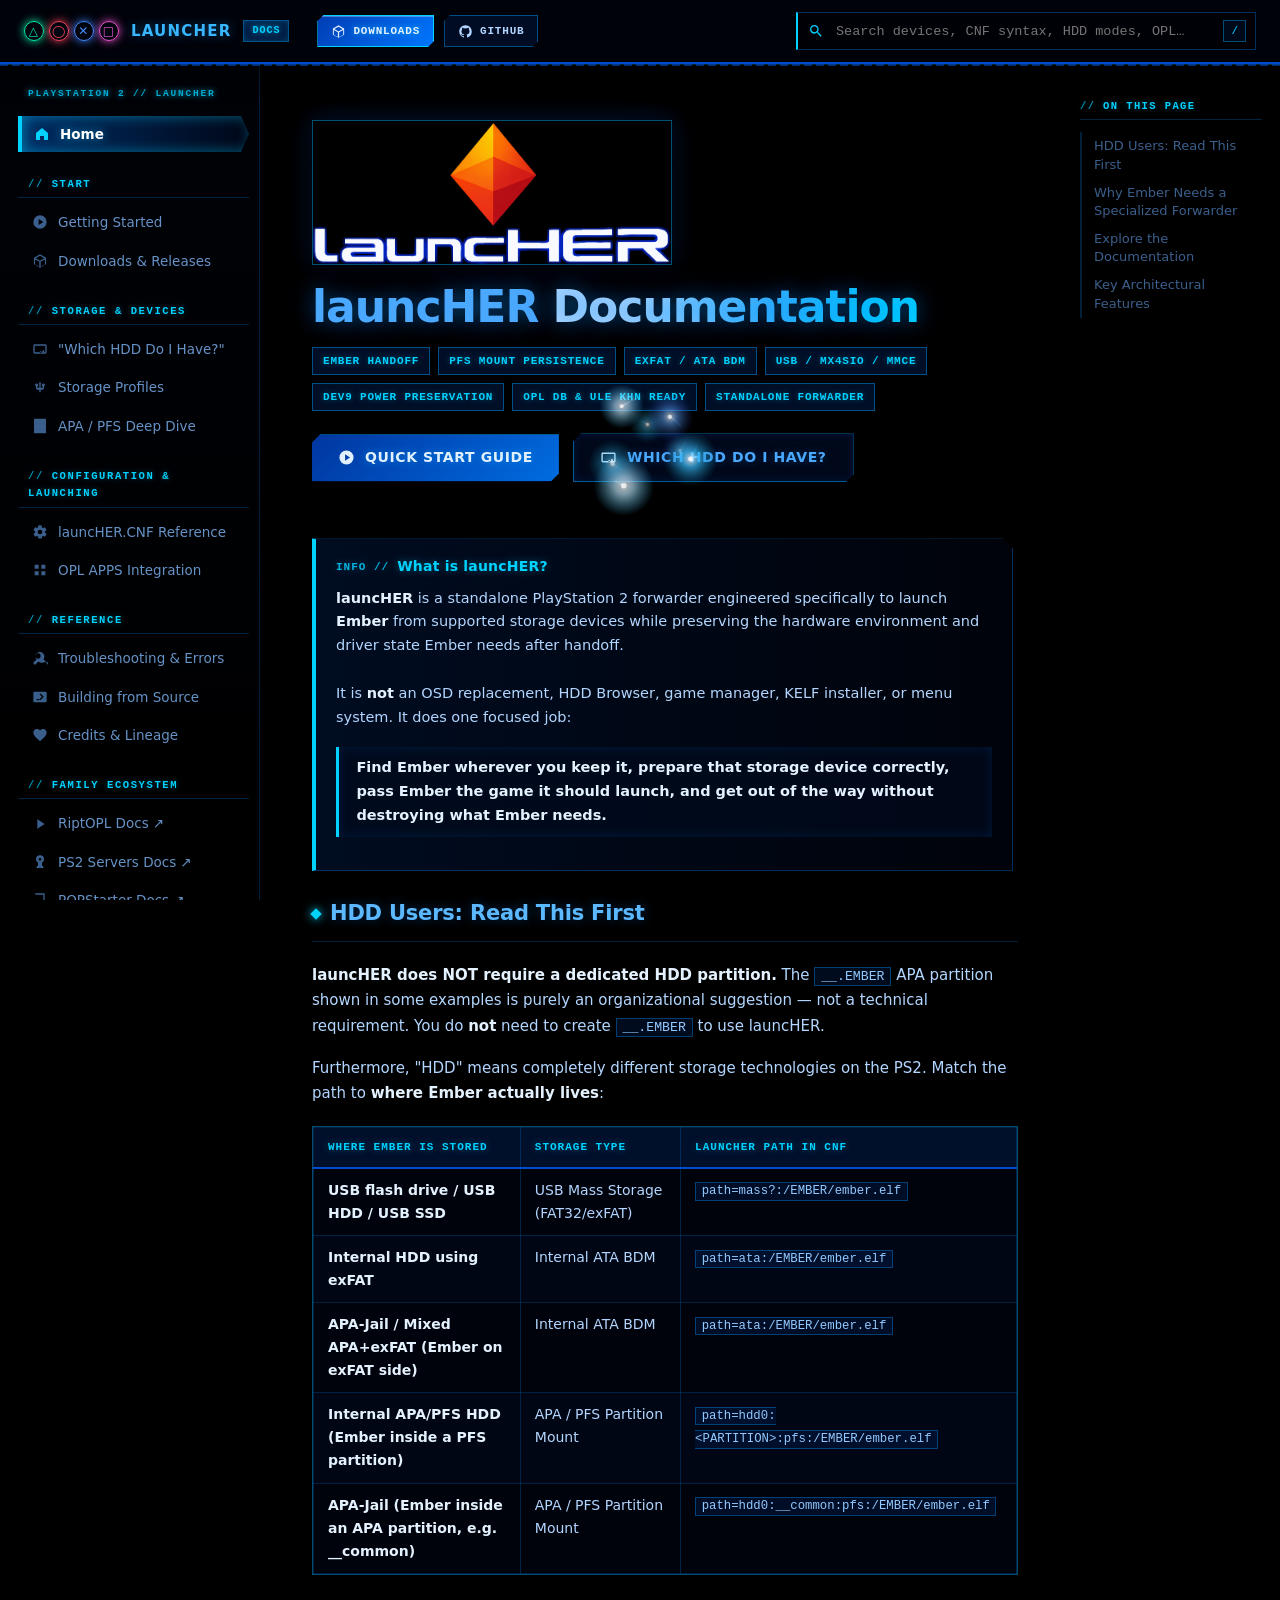
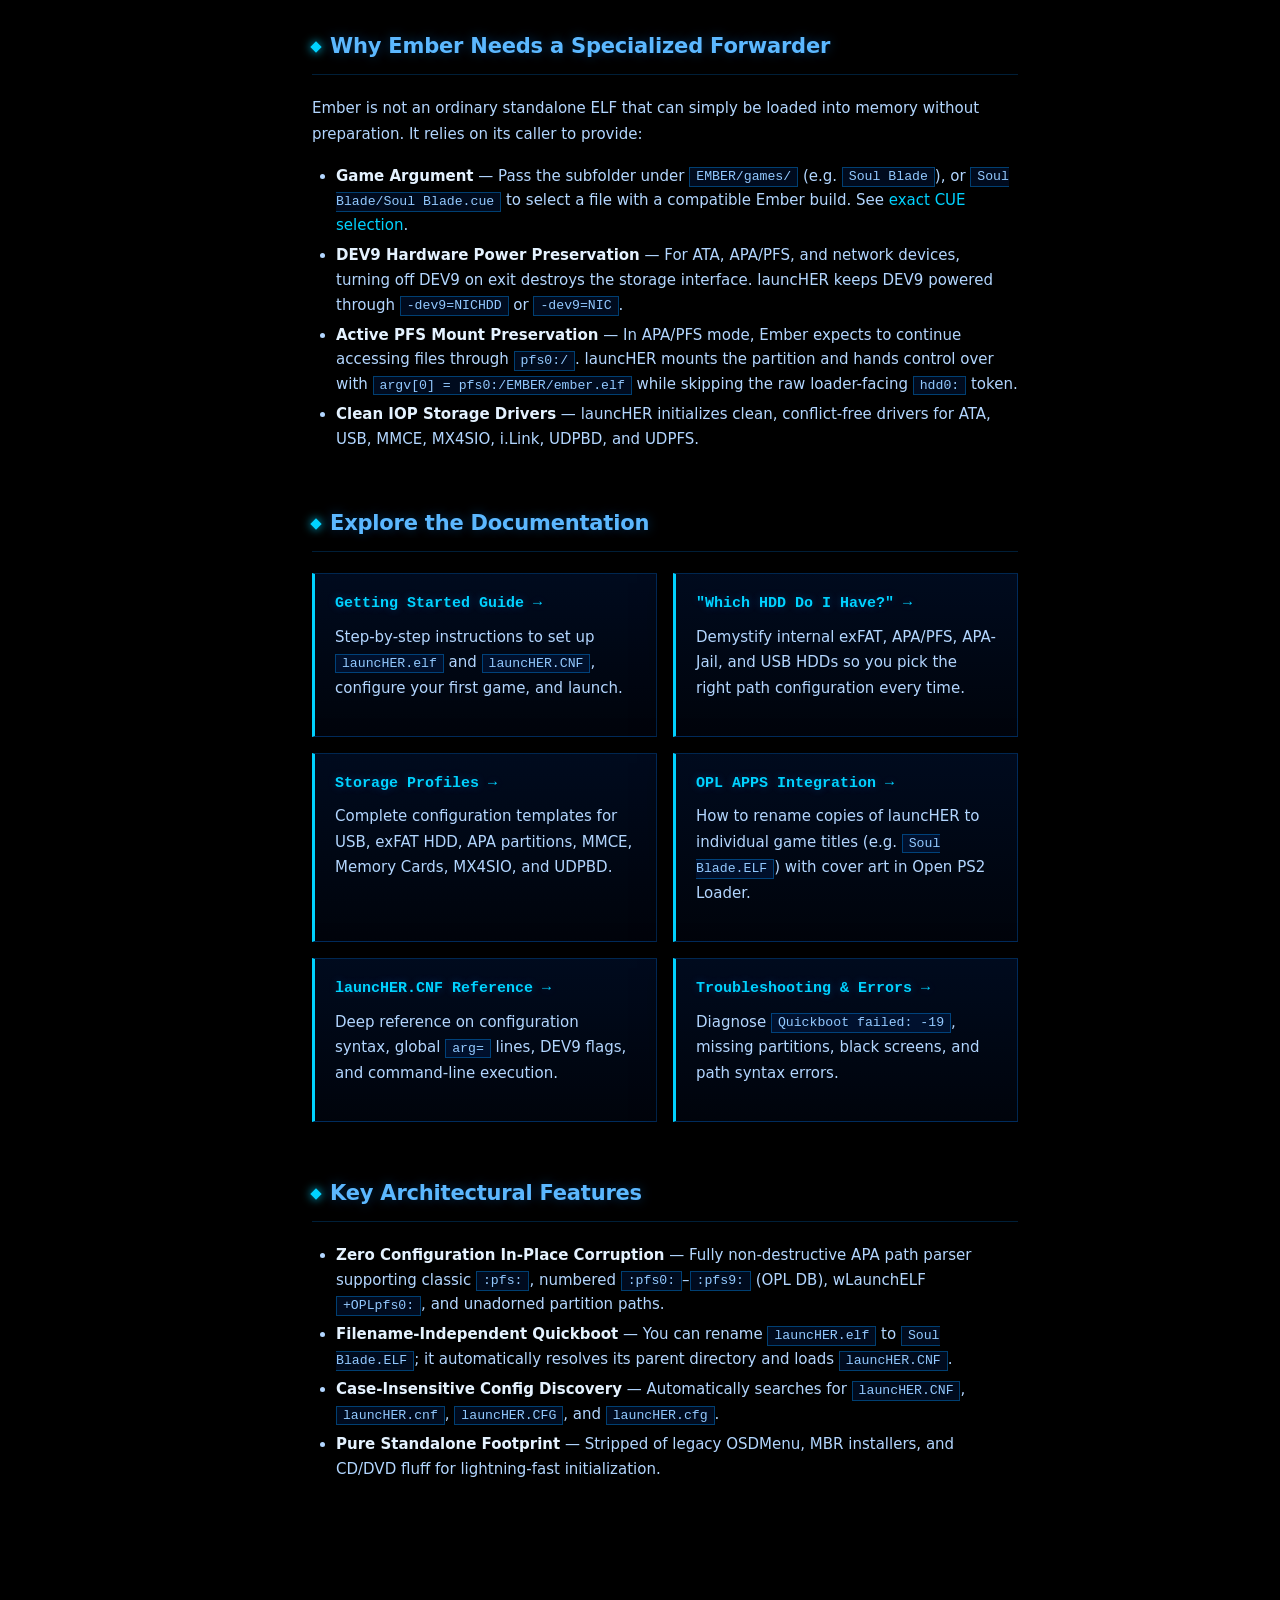
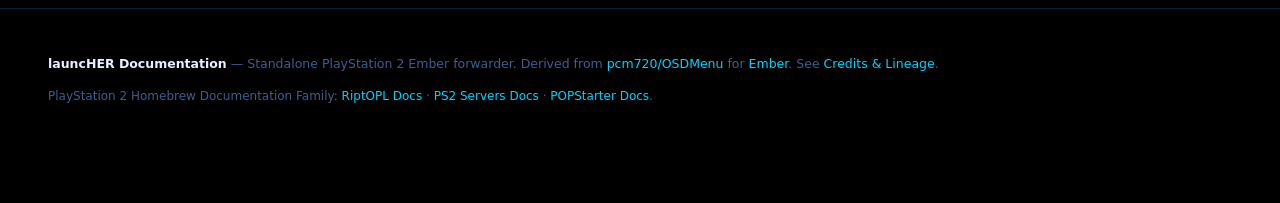
==== commit 5e769b28: "Document explicit Ember CUE arguments and cover forwarding Allow users to select a disc by replacing" ====
--- a/docs/index.html
+++ b/docs/index.html
@@ -35,7 +35,6 @@
 
     <h4>Start</h4>
     <a href="getting-started.html"><span class="icon icon-start"></span>Getting Started</a>
-    <a href="pops-setup.html"><span class="icon icon-ps1"></span>POPS &amp; PS1 Setup</a>
     <a href="releases.html"><span class="icon icon-releases"></span>Downloads &amp; Releases</a>
 
     <h4>Storage &amp; Devices</h4>
@@ -65,20 +64,18 @@
   <div class="sys-strip">
     <div class="sys-strip-row">
       <span class="sys-pill">EMBER HANDOFF</span>
-      <span class="sys-pill">SONY POPS / PS1 VCD</span>
       <span class="sys-pill">PFS MOUNT PERSISTENCE</span>
       <span class="sys-pill">EXFAT / ATA BDM</span>
+      <span class="sys-pill">USB / MX4SIO / MMCE</span>
     </div>
     <div class="sys-strip-row">
       <span class="sys-pill">DEV9 POWER PRESERVATION</span>
       <span class="sys-pill">OPL DB &amp; ULE KHN READY</span>
-      <span class="sys-pill">USB / MX4SIO / MMCE</span>
       <span class="sys-pill">STANDALONE FORWARDER</span>
     </div>
   </div>
   <div class="btn-row">
-    <a class="btn" href="getting-started.html"><span class="icon icon-start"></span>Ember Setup</a>
-    <a class="btn" href="pops-setup.html"><span class="icon icon-ps1"></span>POPS &amp; PS1 Setup</a>
+    <a class="btn" href="getting-started.html"><span class="icon icon-start"></span>Quick Start Guide</a>
     <a class="btn ghost" href="hdd-modes.html"><span class="icon icon-hdd"></span>Which HDD Do I Have?</a>
   </div>
 </div>
@@ -144,7 +141,7 @@
   Ember is not an ordinary standalone ELF that can simply be loaded into memory without preparation. It relies on its caller to provide:
 </p>
 <ul class="checklist">
-  <li><b>Bare Game Folder Argument</b> — Ember expects the clean subfolder name under <code>EMBER/games/</code> (e.g. <code>Soul Blade</code>), not a full path, nor a <code>.cue</code> filename.</li>
+  <li><b>Game Argument</b> — Pass the subfolder under <code>EMBER/games/</code> (e.g. <code>Soul Blade</code>), or <code>Soul Blade/Soul Blade.cue</code> to select a file with a compatible Ember build. See <a href="configuration.html#exact-cue">exact CUE selection</a>.</li>
   <li><b>DEV9 Hardware Power Preservation</b> — For ATA, APA/PFS, and network devices, turning off DEV9 on exit destroys the storage interface. launcHER keeps DEV9 powered through <code>-dev9=NICHDD</code> or <code>-dev9=NIC</code>.</li>
   <li><b>Active PFS Mount Preservation</b> — In APA/PFS mode, Ember expects to continue accessing files through <code>pfs0:/</code>. launcHER mounts the partition and hands control over with <code>argv[0] = pfs0:/EMBER/ember.elf</code> while skipping the raw loader-facing <code>hdd0:</code> token.</li>
   <li><b>Clean IOP Storage Drivers</b> — launcHER initializes clean, conflict-free drivers for ATA, USB, MMCE, MX4SIO, i.Link, UDPBD, and UDPFS.</li>
@@ -155,10 +152,6 @@
   <article class="card">
     <h3><a href="getting-started.html">Getting Started Guide &rarr;</a></h3>
     <p>Step-by-step instructions to set up <code>launcHER.elf</code> and <code>launcHER.CNF</code>, configure your first game, and launch.</p>
-  </article>
-  <article class="card">
-    <h3><a href="pops-setup.html">POPS &amp; PS1 Setup Guide &rarr;</a></h3>
-    <p>Run PlayStation 1 VCD images with Sony's POPS emulator, LibCrypt copy protection bypass, multi-disc swapping, and VMC saves.</p>
   </article>
   <article class="card">
     <h3><a href="hdd-modes.html">"Which HDD Do I Have?" &rarr;</a></h3>
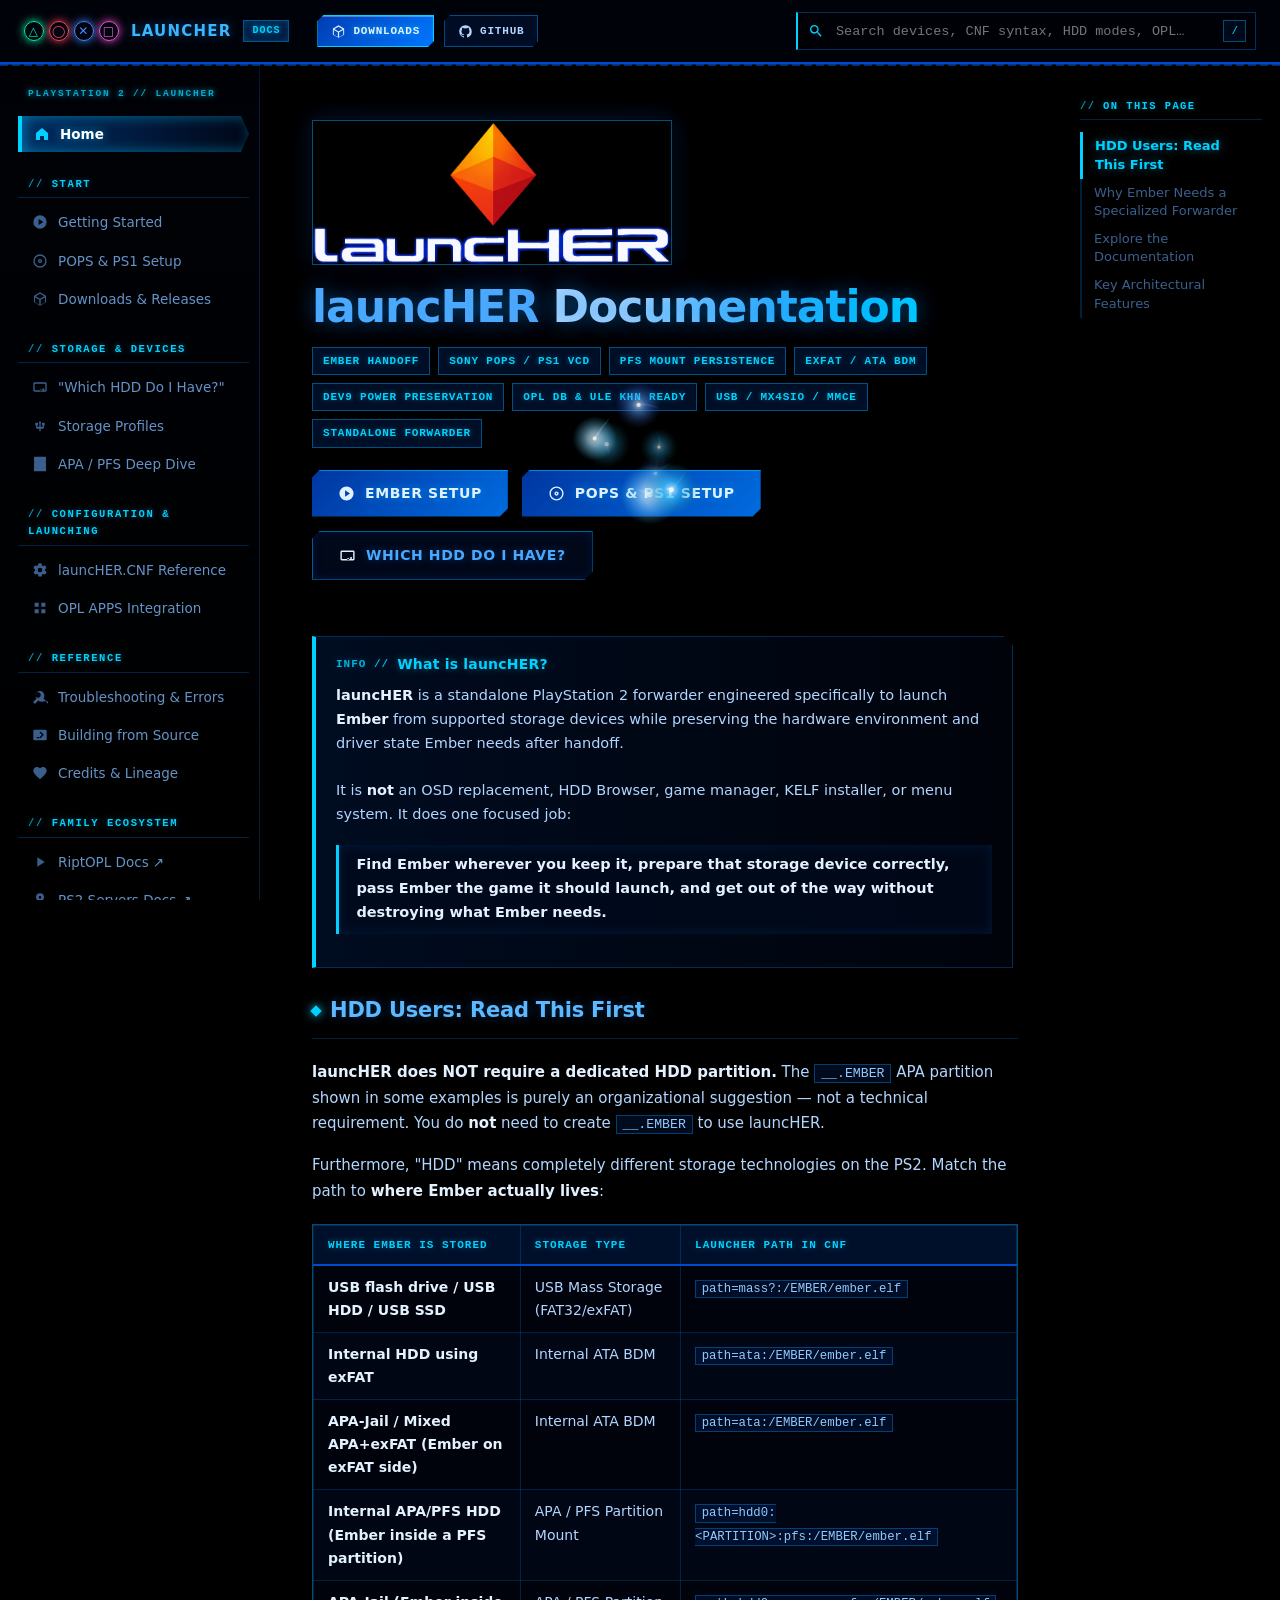
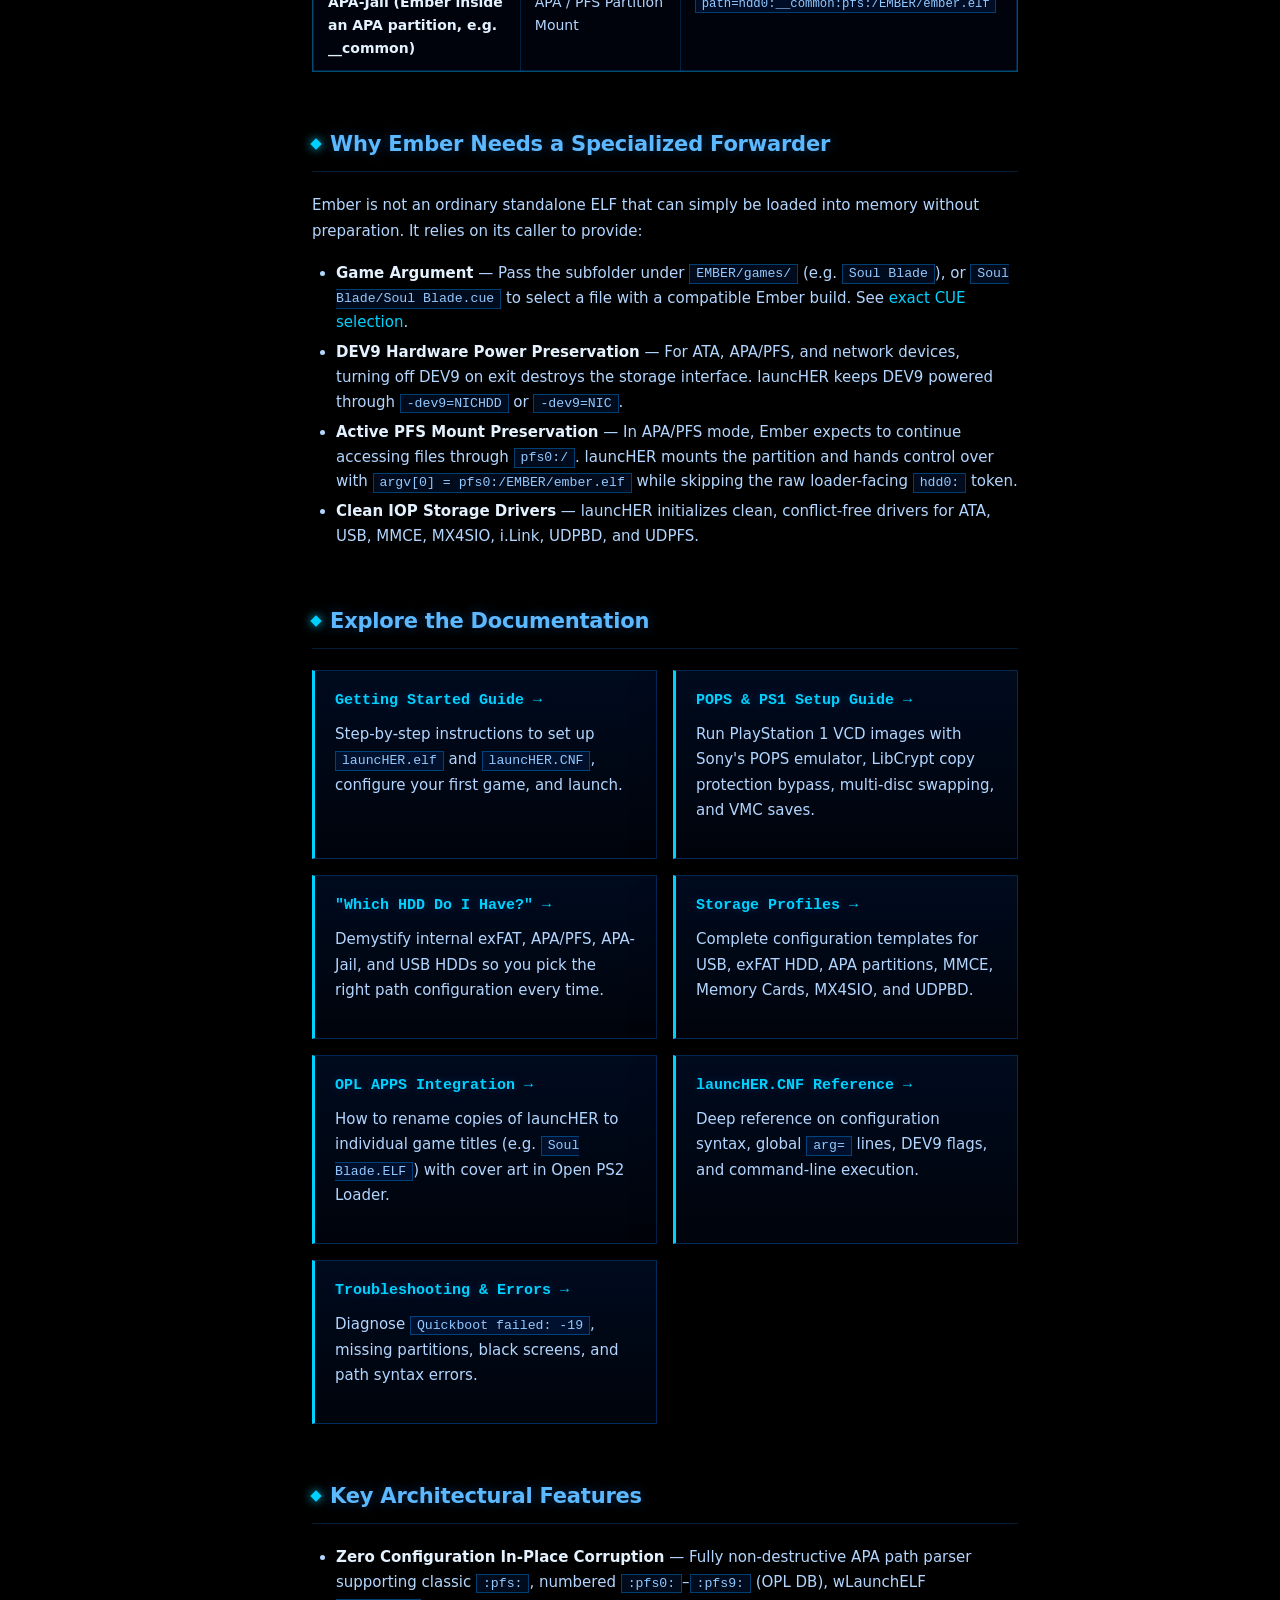
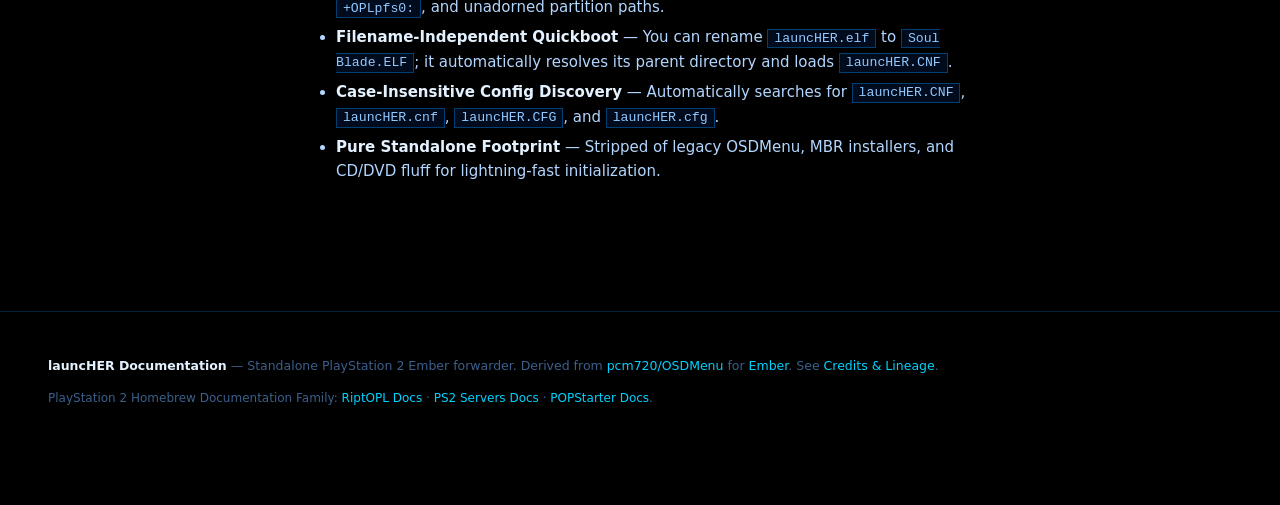
==== commit e7b5b333: "Merge dc881507ba197029f5a579e49ea6dd553cb014aa into 2f083b8aef3e17d3eada476f96d8af505d9f6afc" ====
--- a/docs/index.html
+++ b/docs/index.html
@@ -35,6 +35,7 @@
 
     <h4>Start</h4>
     <a href="getting-started.html"><span class="icon icon-start"></span>Getting Started</a>
+    <a href="pops-setup.html"><span class="icon icon-ps1"></span>POPS &amp; PS1 Setup</a>
     <a href="releases.html"><span class="icon icon-releases"></span>Downloads &amp; Releases</a>
 
     <h4>Storage &amp; Devices</h4>
@@ -64,18 +65,20 @@
   <div class="sys-strip">
     <div class="sys-strip-row">
       <span class="sys-pill">EMBER HANDOFF</span>
+      <span class="sys-pill">SONY POPS / PS1 VCD</span>
       <span class="sys-pill">PFS MOUNT PERSISTENCE</span>
       <span class="sys-pill">EXFAT / ATA BDM</span>
-      <span class="sys-pill">USB / MX4SIO / MMCE</span>
     </div>
     <div class="sys-strip-row">
       <span class="sys-pill">DEV9 POWER PRESERVATION</span>
       <span class="sys-pill">OPL DB &amp; ULE KHN READY</span>
+      <span class="sys-pill">USB / MX4SIO / MMCE</span>
       <span class="sys-pill">STANDALONE FORWARDER</span>
     </div>
   </div>
   <div class="btn-row">
-    <a class="btn" href="getting-started.html"><span class="icon icon-start"></span>Quick Start Guide</a>
+    <a class="btn" href="getting-started.html"><span class="icon icon-start"></span>Ember Setup</a>
+    <a class="btn" href="pops-setup.html"><span class="icon icon-ps1"></span>POPS &amp; PS1 Setup</a>
     <a class="btn ghost" href="hdd-modes.html"><span class="icon icon-hdd"></span>Which HDD Do I Have?</a>
   </div>
 </div>
@@ -152,6 +155,10 @@
   <article class="card">
     <h3><a href="getting-started.html">Getting Started Guide &rarr;</a></h3>
     <p>Step-by-step instructions to set up <code>launcHER.elf</code> and <code>launcHER.CNF</code>, configure your first game, and launch.</p>
+  </article>
+  <article class="card">
+    <h3><a href="pops-setup.html">POPS &amp; PS1 Setup Guide &rarr;</a></h3>
+    <p>Run PlayStation 1 VCD images with Sony's POPS emulator, LibCrypt copy protection bypass, multi-disc swapping, and VMC saves.</p>
   </article>
   <article class="card">
     <h3><a href="hdd-modes.html">"Which HDD Do I Have?" &rarr;</a></h3>
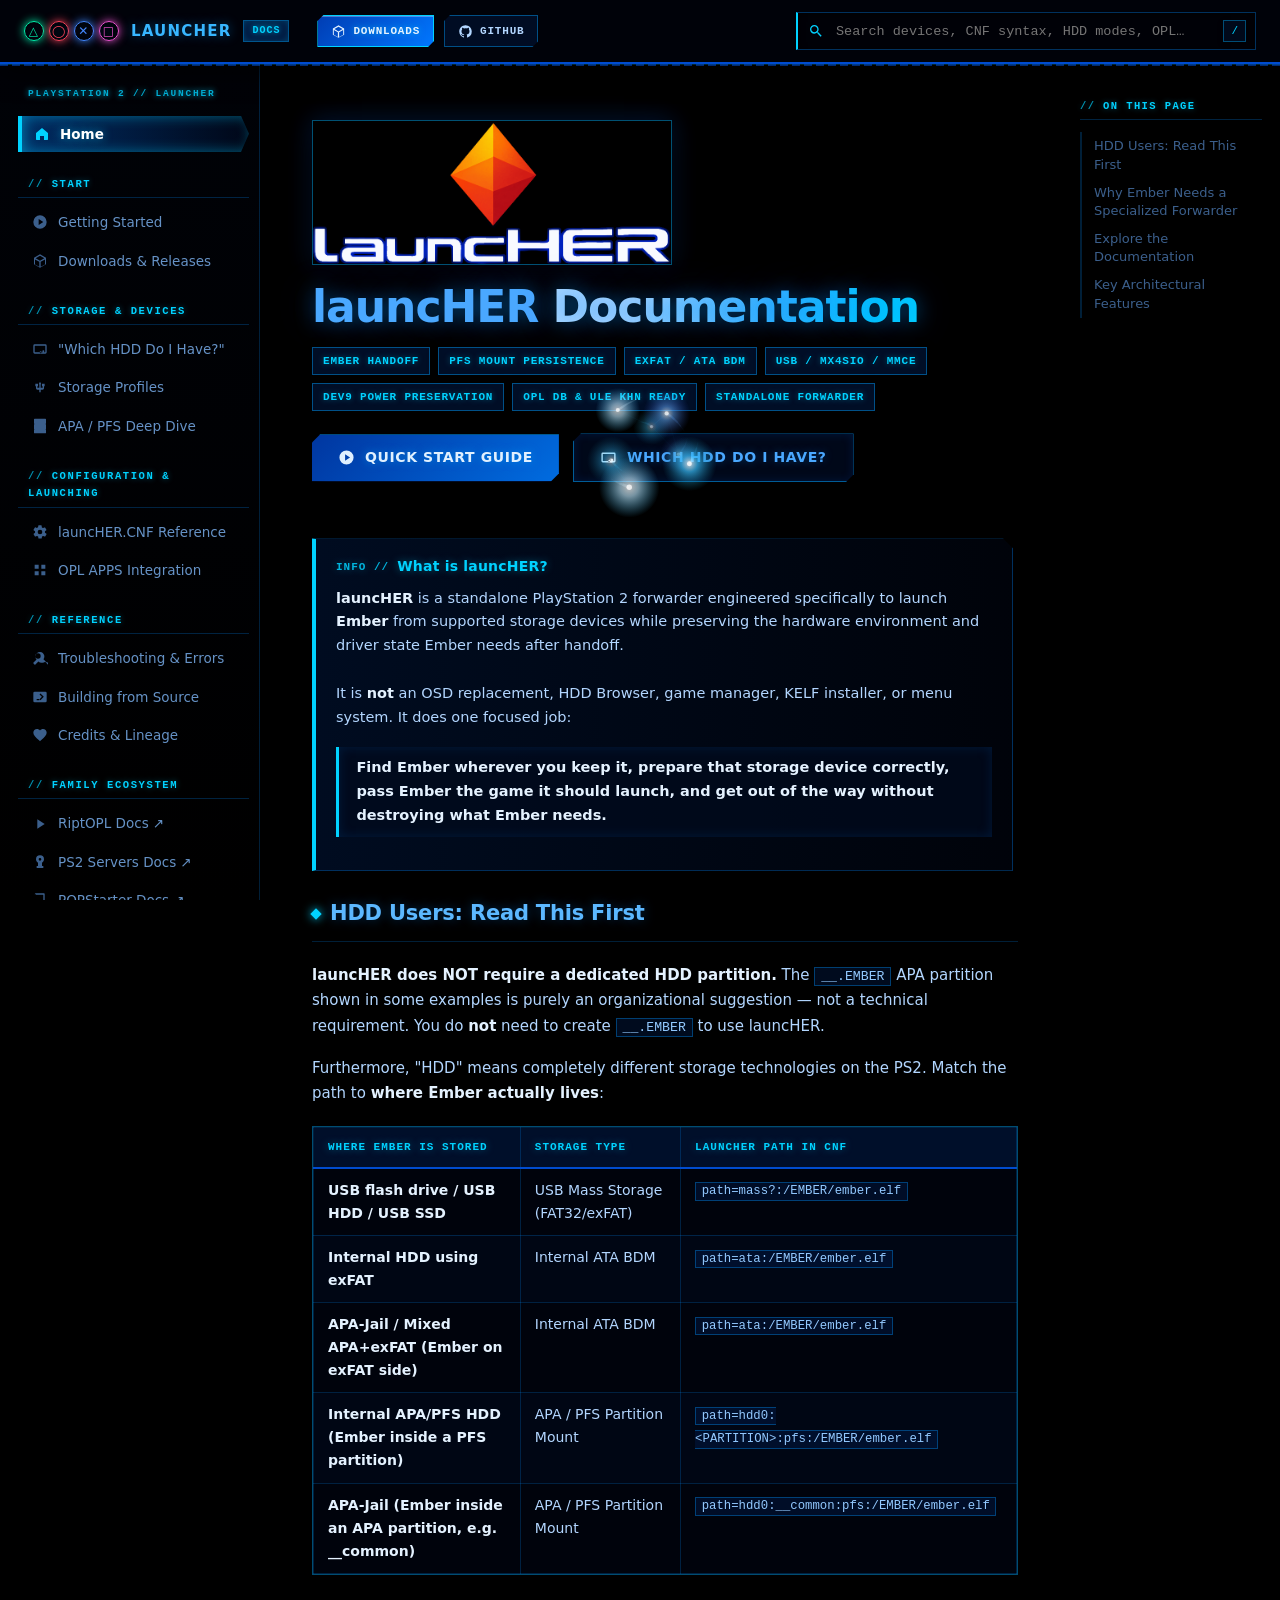
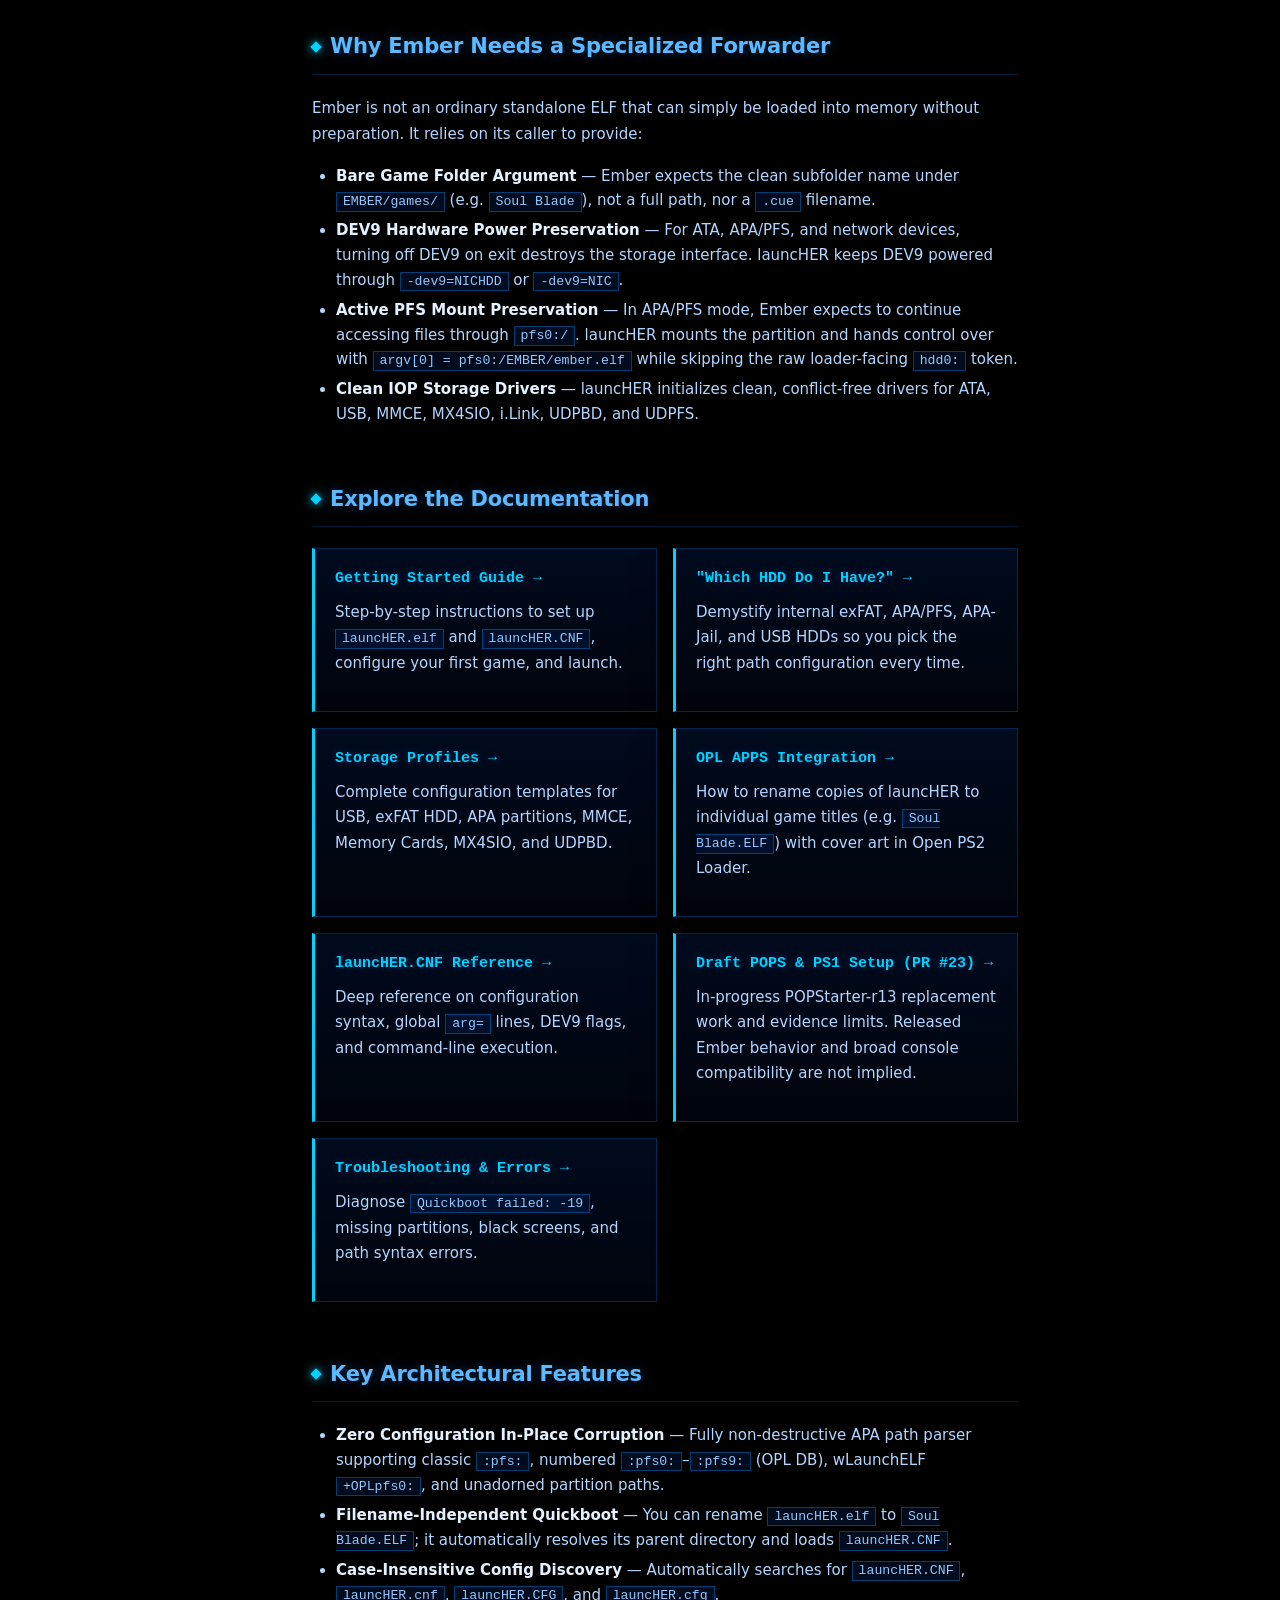
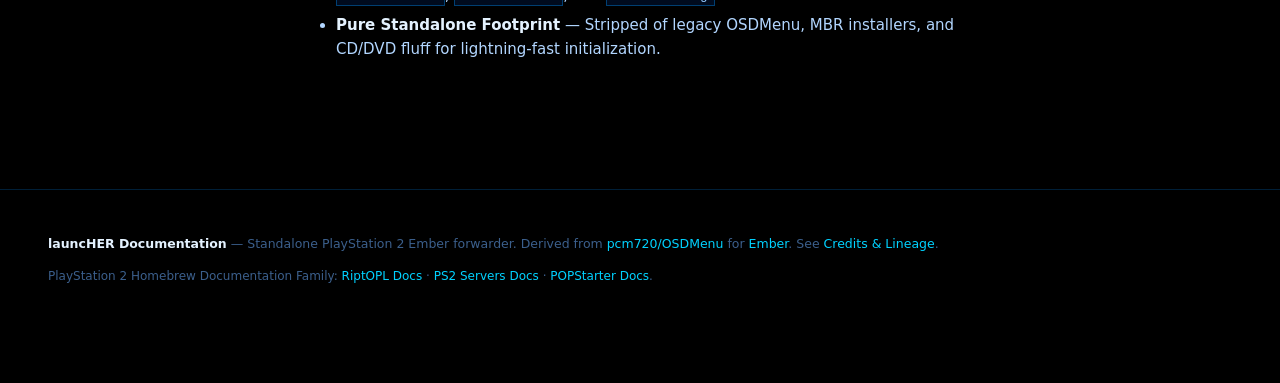
==== commit 95a9bdc5: "docs: publish draft POPS setup guide" ====
--- a/docs/index.html
+++ b/docs/index.html
@@ -9,7 +9,7 @@
 <meta property="og:image" content="assets/launcher-banner.png">
 <meta name="twitter:card" content="summary_large_image">
 <meta name="twitter:image" content="assets/launcher-banner.png">
-<link rel="stylesheet" href="assets/style.css">
+<link rel="stylesheet" href="assets/style.css?v=20261011-orbs">
 </head><body data-base="">
 <header class="topbar">
   <button class="menu-btn" aria-label="Menu">☰</button>
@@ -35,7 +35,6 @@
 
     <h4>Start</h4>
     <a href="getting-started.html"><span class="icon icon-start"></span>Getting Started</a>
-    <a href="pops-setup.html"><span class="icon icon-ps1"></span>POPS &amp; PS1 Setup</a>
     <a href="releases.html"><span class="icon icon-releases"></span>Downloads &amp; Releases</a>
 
     <h4>Storage &amp; Devices</h4>
@@ -60,25 +59,23 @@
   <main class="content">
 
 <div class="hero">
-  <img class="hero-banner" src="assets/launcher-banner.png" alt="launcHER banner" width="1774" height="887">
+  <img class="hero-banner" src="assets/launcher-banner.png" alt="launcHER" width="873" height="348">
   <h1>launcHER <span class="g">Documentation</span></h1>
   <div class="sys-strip">
     <div class="sys-strip-row">
       <span class="sys-pill">EMBER HANDOFF</span>
-      <span class="sys-pill">SONY POPS / PS1 VCD</span>
       <span class="sys-pill">PFS MOUNT PERSISTENCE</span>
       <span class="sys-pill">EXFAT / ATA BDM</span>
+      <span class="sys-pill">USB / MX4SIO / MMCE</span>
     </div>
     <div class="sys-strip-row">
       <span class="sys-pill">DEV9 POWER PRESERVATION</span>
       <span class="sys-pill">OPL DB &amp; ULE KHN READY</span>
-      <span class="sys-pill">USB / MX4SIO / MMCE</span>
       <span class="sys-pill">STANDALONE FORWARDER</span>
     </div>
   </div>
   <div class="btn-row">
-    <a class="btn" href="getting-started.html"><span class="icon icon-start"></span>Ember Setup</a>
-    <a class="btn" href="pops-setup.html"><span class="icon icon-ps1"></span>POPS &amp; PS1 Setup</a>
+    <a class="btn" href="getting-started.html"><span class="icon icon-start"></span>Quick Start Guide</a>
     <a class="btn ghost" href="hdd-modes.html"><span class="icon icon-hdd"></span>Which HDD Do I Have?</a>
   </div>
 </div>
@@ -144,7 +141,7 @@
   Ember is not an ordinary standalone ELF that can simply be loaded into memory without preparation. It relies on its caller to provide:
 </p>
 <ul class="checklist">
-  <li><b>Game Argument</b> — Pass the subfolder under <code>EMBER/games/</code> (e.g. <code>Soul Blade</code>), or <code>Soul Blade/Soul Blade.cue</code> to select a file with a compatible Ember build. See <a href="configuration.html#exact-cue">exact CUE selection</a>.</li>
+  <li><b>Bare Game Folder Argument</b> — Ember expects the clean subfolder name under <code>EMBER/games/</code> (e.g. <code>Soul Blade</code>), not a full path, nor a <code>.cue</code> filename.</li>
   <li><b>DEV9 Hardware Power Preservation</b> — For ATA, APA/PFS, and network devices, turning off DEV9 on exit destroys the storage interface. launcHER keeps DEV9 powered through <code>-dev9=NICHDD</code> or <code>-dev9=NIC</code>.</li>
   <li><b>Active PFS Mount Preservation</b> — In APA/PFS mode, Ember expects to continue accessing files through <code>pfs0:/</code>. launcHER mounts the partition and hands control over with <code>argv[0] = pfs0:/EMBER/ember.elf</code> while skipping the raw loader-facing <code>hdd0:</code> token.</li>
   <li><b>Clean IOP Storage Drivers</b> — launcHER initializes clean, conflict-free drivers for ATA, USB, MMCE, MX4SIO, i.Link, UDPBD, and UDPFS.</li>
@@ -157,10 +154,6 @@
     <p>Step-by-step instructions to set up <code>launcHER.elf</code> and <code>launcHER.CNF</code>, configure your first game, and launch.</p>
   </article>
   <article class="card">
-    <h3><a href="pops-setup.html">POPS &amp; PS1 Setup Guide &rarr;</a></h3>
-    <p>Run PlayStation 1 VCD images with Sony's POPS emulator, LibCrypt copy protection bypass, multi-disc swapping, and VMC saves.</p>
-  </article>
-  <article class="card">
     <h3><a href="hdd-modes.html">"Which HDD Do I Have?" &rarr;</a></h3>
     <p>Demystify internal exFAT, APA/PFS, APA-Jail, and USB HDDs so you pick the right path configuration every time.</p>
   </article>
@@ -175,6 +168,10 @@
   <article class="card">
     <h3><a href="configuration.html">launcHER.CNF Reference &rarr;</a></h3>
     <p>Deep reference on configuration syntax, global <code>arg=</code> lines, DEV9 flags, and command-line execution.</p>
+  </article>
+  <article class="card">
+    <h3><a href="pops-setup.html">Draft POPS &amp; PS1 Setup (PR #23) &rarr;</a></h3>
+    <p>In-progress POPStarter-r13 replacement work and evidence limits. Released Ember behavior and broad console compatibility are not implied.</p>
   </article>
   <article class="card">
     <h3><a href="troubleshooting.html">Troubleshooting &amp; Errors &rarr;</a></h3>
@@ -202,5 +199,5 @@
   <a href="https://nathanneurotic.github.io/PS2-Servers/">PS2 Servers Docs</a> &middot;
   <a href="https://nathanneurotic.github.io/POPSLoader/">POPStarter Docs</a>.</p>
 </footer>
-<script src="assets/app.js"></script>
+<script src="assets/app.js?v=20261011-orbs"></script>
 </body></html>
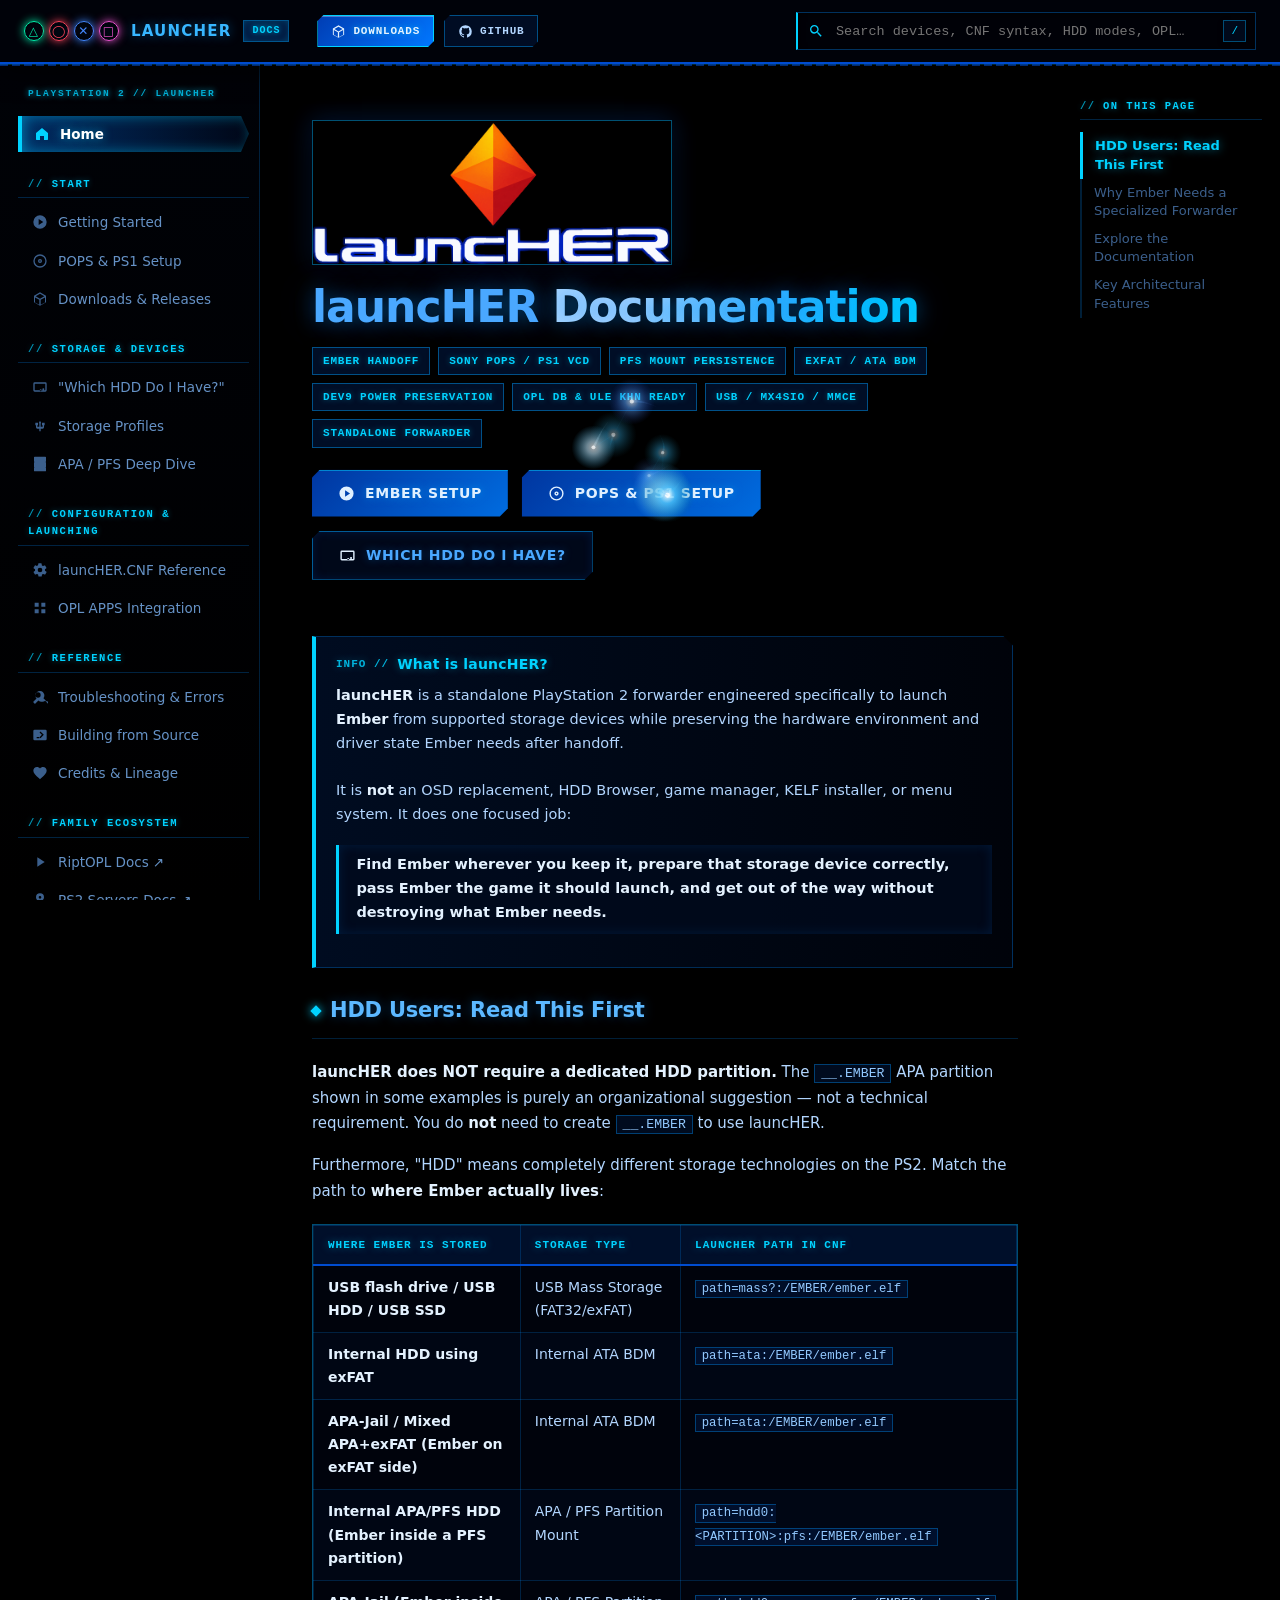
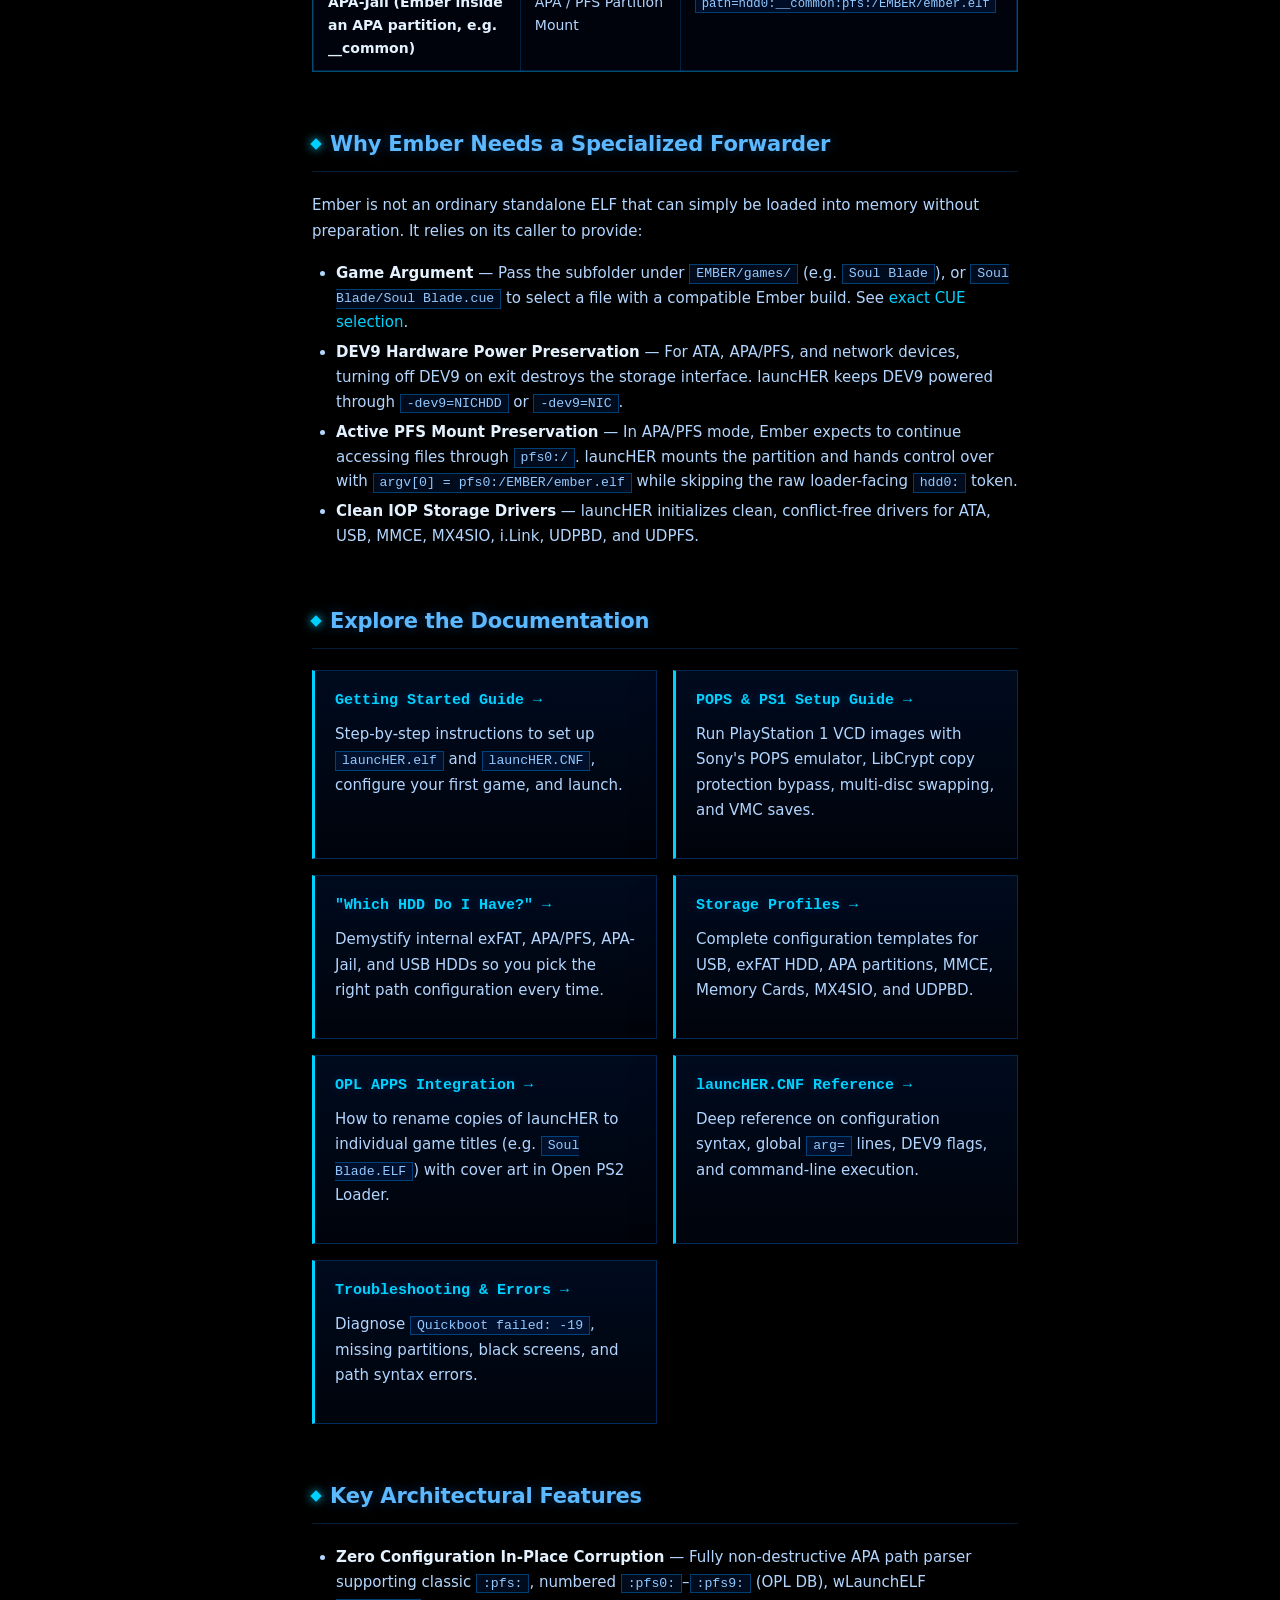
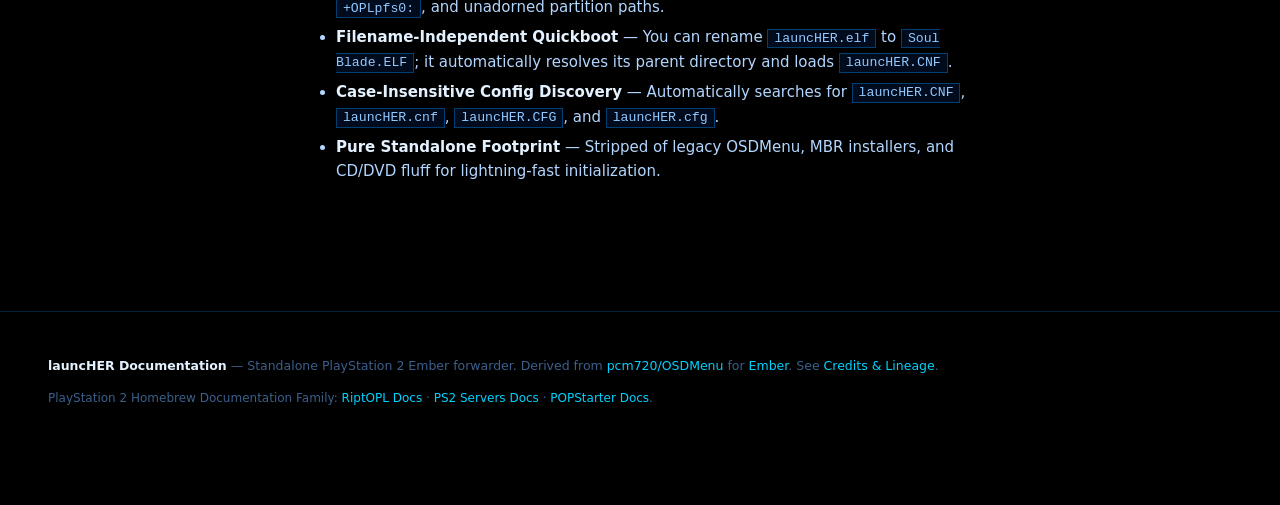
==== commit 0b7eff1e: "Merge fb50a72a43d55e275f29c1b2c3497582170174f9 into b9c985e1a91a5c83d3ee93670892f7fcbeb984a5" ====
--- a/docs/index.html
+++ b/docs/index.html
@@ -9,7 +9,7 @@
 <meta property="og:image" content="assets/launcher-banner.png">
 <meta name="twitter:card" content="summary_large_image">
 <meta name="twitter:image" content="assets/launcher-banner.png">
-<link rel="stylesheet" href="assets/style.css?v=20261011-orbs">
+<link rel="stylesheet" href="assets/style.css">
 </head><body data-base="">
 <header class="topbar">
   <button class="menu-btn" aria-label="Menu">☰</button>
@@ -35,6 +35,7 @@
 
     <h4>Start</h4>
     <a href="getting-started.html"><span class="icon icon-start"></span>Getting Started</a>
+    <a href="pops-setup.html"><span class="icon icon-ps1"></span>POPS &amp; PS1 Setup</a>
     <a href="releases.html"><span class="icon icon-releases"></span>Downloads &amp; Releases</a>
 
     <h4>Storage &amp; Devices</h4>
@@ -59,23 +60,25 @@
   <main class="content">
 
 <div class="hero">
-  <img class="hero-banner" src="assets/launcher-banner.png" alt="launcHER" width="873" height="348">
+  <img class="hero-banner" src="assets/launcher-banner.png" alt="launcHER banner" width="1774" height="887">
   <h1>launcHER <span class="g">Documentation</span></h1>
   <div class="sys-strip">
     <div class="sys-strip-row">
       <span class="sys-pill">EMBER HANDOFF</span>
+      <span class="sys-pill">SONY POPS / PS1 VCD</span>
       <span class="sys-pill">PFS MOUNT PERSISTENCE</span>
       <span class="sys-pill">EXFAT / ATA BDM</span>
-      <span class="sys-pill">USB / MX4SIO / MMCE</span>
     </div>
     <div class="sys-strip-row">
       <span class="sys-pill">DEV9 POWER PRESERVATION</span>
       <span class="sys-pill">OPL DB &amp; ULE KHN READY</span>
+      <span class="sys-pill">USB / MX4SIO / MMCE</span>
       <span class="sys-pill">STANDALONE FORWARDER</span>
     </div>
   </div>
   <div class="btn-row">
-    <a class="btn" href="getting-started.html"><span class="icon icon-start"></span>Quick Start Guide</a>
+    <a class="btn" href="getting-started.html"><span class="icon icon-start"></span>Ember Setup</a>
+    <a class="btn" href="pops-setup.html"><span class="icon icon-ps1"></span>POPS &amp; PS1 Setup</a>
     <a class="btn ghost" href="hdd-modes.html"><span class="icon icon-hdd"></span>Which HDD Do I Have?</a>
   </div>
 </div>
@@ -141,7 +144,7 @@
   Ember is not an ordinary standalone ELF that can simply be loaded into memory without preparation. It relies on its caller to provide:
 </p>
 <ul class="checklist">
-  <li><b>Bare Game Folder Argument</b> — Ember expects the clean subfolder name under <code>EMBER/games/</code> (e.g. <code>Soul Blade</code>), not a full path, nor a <code>.cue</code> filename.</li>
+  <li><b>Game Argument</b> — Pass the subfolder under <code>EMBER/games/</code> (e.g. <code>Soul Blade</code>), or <code>Soul Blade/Soul Blade.cue</code> to select a file with a compatible Ember build. See <a href="configuration.html#exact-cue">exact CUE selection</a>.</li>
   <li><b>DEV9 Hardware Power Preservation</b> — For ATA, APA/PFS, and network devices, turning off DEV9 on exit destroys the storage interface. launcHER keeps DEV9 powered through <code>-dev9=NICHDD</code> or <code>-dev9=NIC</code>.</li>
   <li><b>Active PFS Mount Preservation</b> — In APA/PFS mode, Ember expects to continue accessing files through <code>pfs0:/</code>. launcHER mounts the partition and hands control over with <code>argv[0] = pfs0:/EMBER/ember.elf</code> while skipping the raw loader-facing <code>hdd0:</code> token.</li>
   <li><b>Clean IOP Storage Drivers</b> — launcHER initializes clean, conflict-free drivers for ATA, USB, MMCE, MX4SIO, i.Link, UDPBD, and UDPFS.</li>
@@ -154,6 +157,10 @@
     <p>Step-by-step instructions to set up <code>launcHER.elf</code> and <code>launcHER.CNF</code>, configure your first game, and launch.</p>
   </article>
   <article class="card">
+    <h3><a href="pops-setup.html">POPS &amp; PS1 Setup Guide &rarr;</a></h3>
+    <p>Run PlayStation 1 VCD images with Sony's POPS emulator, LibCrypt copy protection bypass, multi-disc swapping, and VMC saves.</p>
+  </article>
+  <article class="card">
     <h3><a href="hdd-modes.html">"Which HDD Do I Have?" &rarr;</a></h3>
     <p>Demystify internal exFAT, APA/PFS, APA-Jail, and USB HDDs so you pick the right path configuration every time.</p>
   </article>
@@ -168,10 +175,6 @@
   <article class="card">
     <h3><a href="configuration.html">launcHER.CNF Reference &rarr;</a></h3>
     <p>Deep reference on configuration syntax, global <code>arg=</code> lines, DEV9 flags, and command-line execution.</p>
-  </article>
-  <article class="card">
-    <h3><a href="pops-setup.html">Draft POPS &amp; PS1 Setup (PR #23) &rarr;</a></h3>
-    <p>In-progress POPStarter-r13 replacement work and evidence limits. Released Ember behavior and broad console compatibility are not implied.</p>
   </article>
   <article class="card">
     <h3><a href="troubleshooting.html">Troubleshooting &amp; Errors &rarr;</a></h3>
@@ -199,5 +202,5 @@
   <a href="https://nathanneurotic.github.io/PS2-Servers/">PS2 Servers Docs</a> &middot;
   <a href="https://nathanneurotic.github.io/POPSLoader/">POPStarter Docs</a>.</p>
 </footer>
-<script src="assets/app.js?v=20261011-orbs"></script>
+<script src="assets/app.js"></script>
 </body></html>
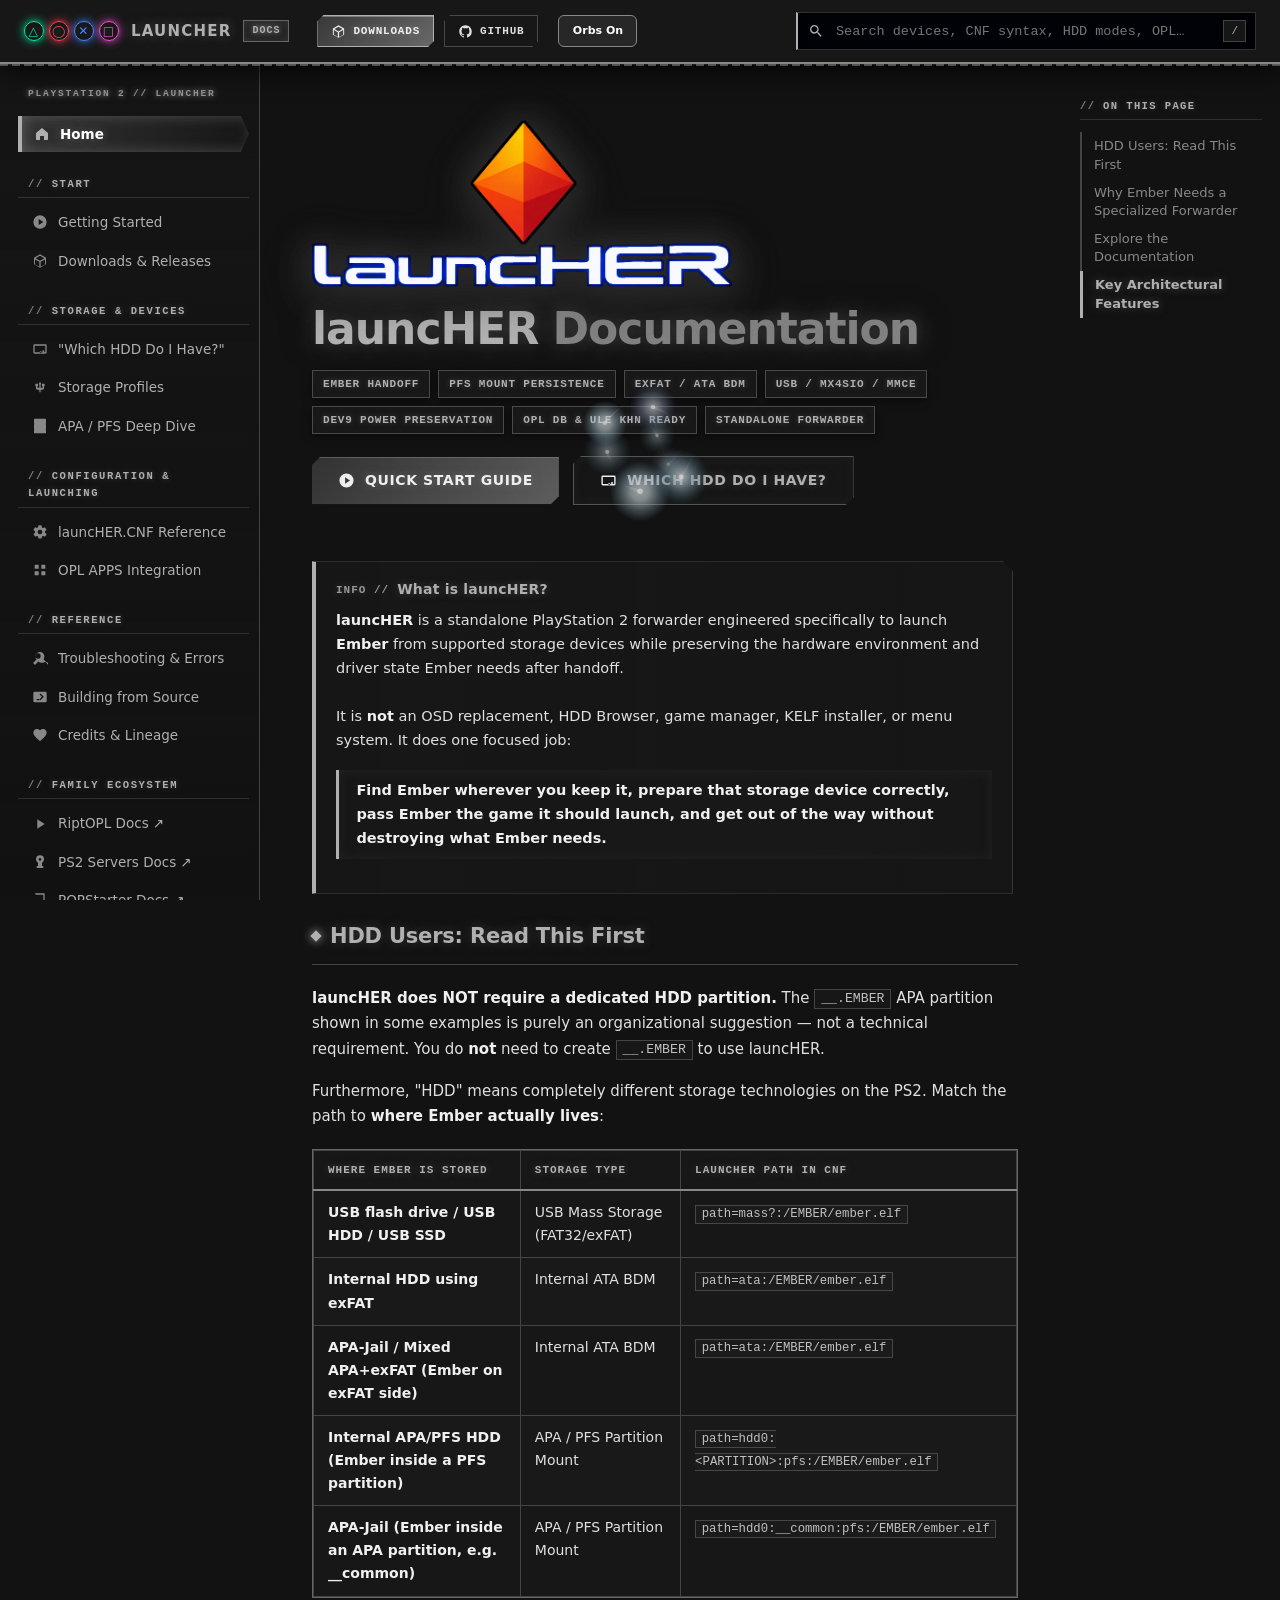
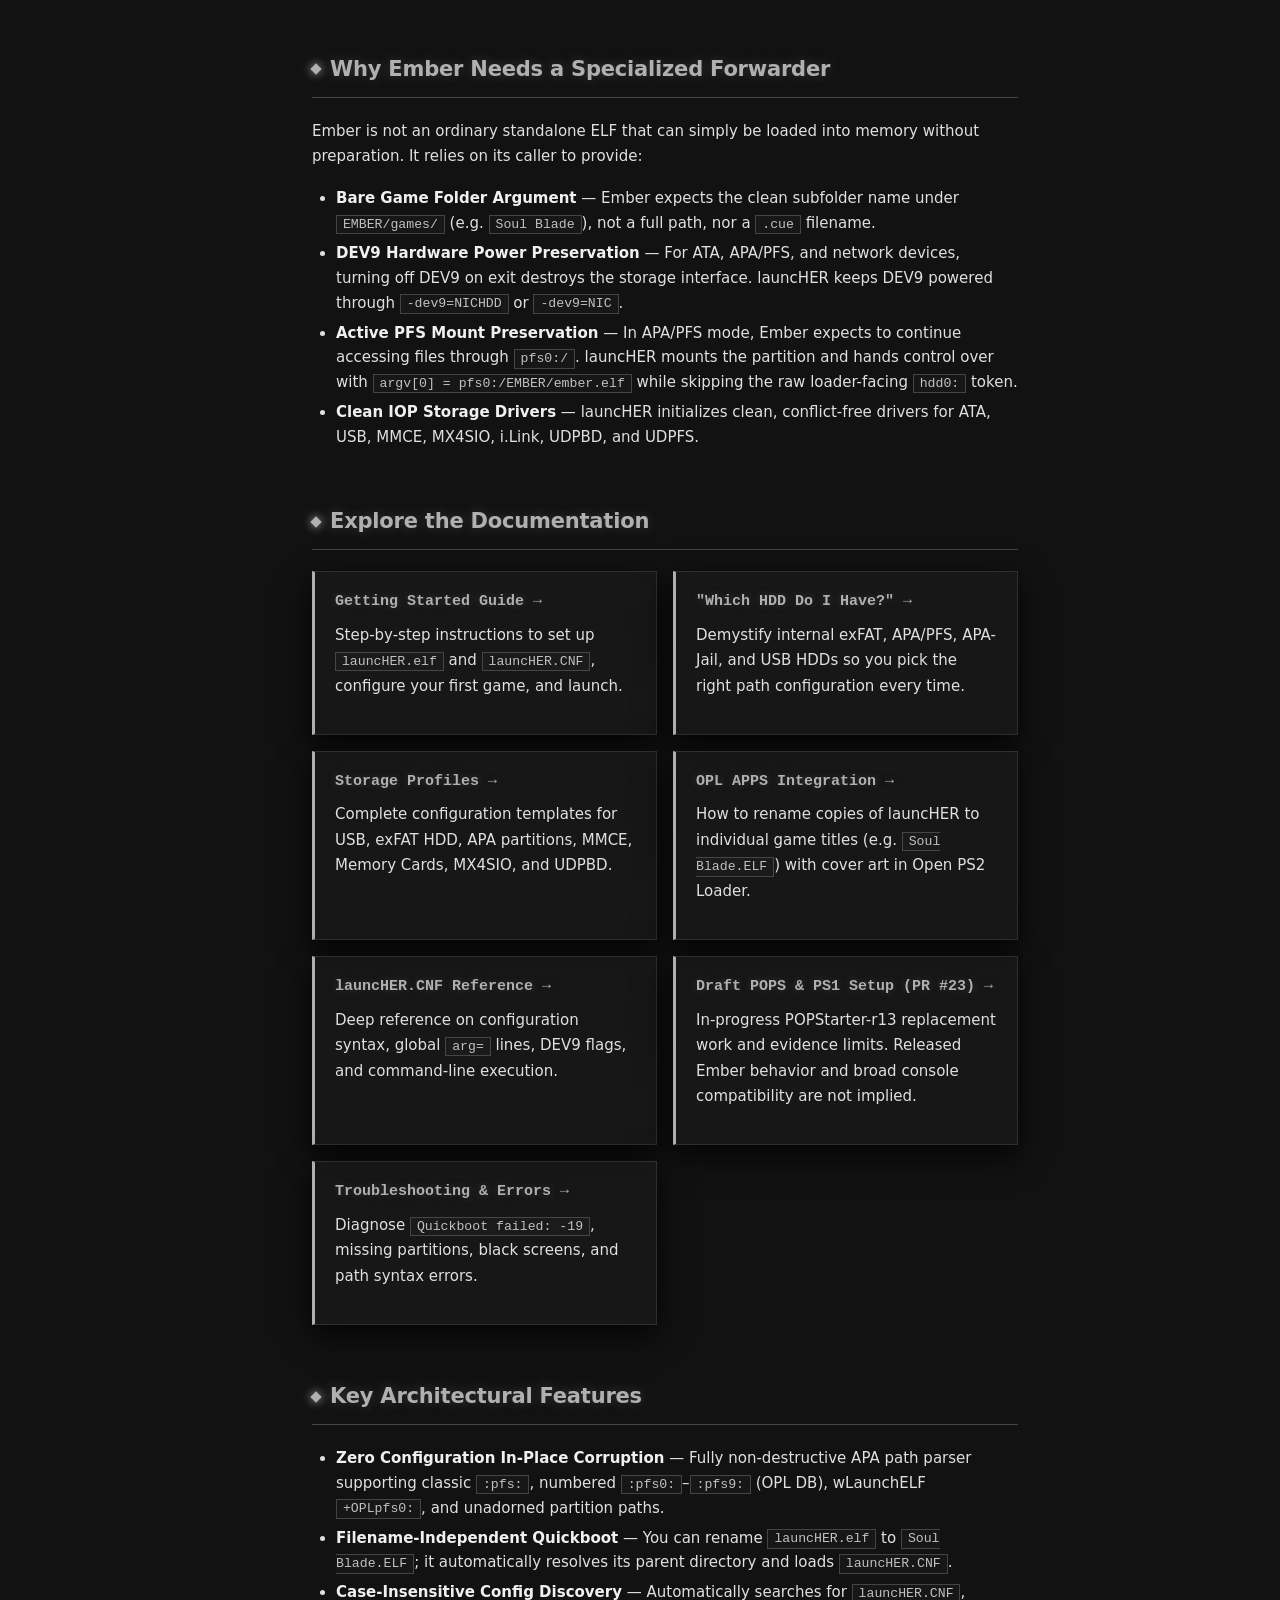
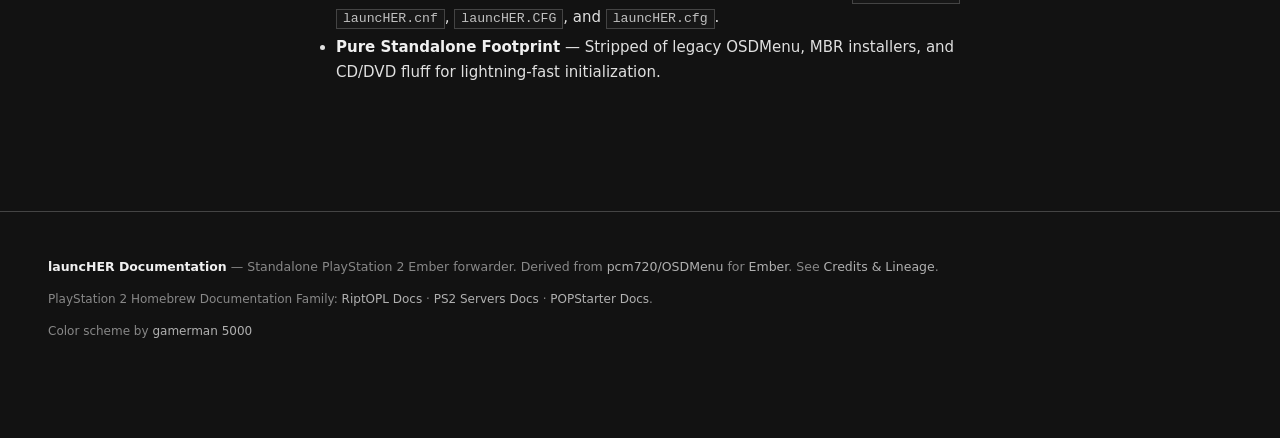
==== commit b94922d2: "docs: refresh published site theme asset revisions" ====
--- a/docs/index.html
+++ b/docs/index.html
@@ -9,7 +9,7 @@
 <meta property="og:image" content="assets/launcher-banner.png">
 <meta name="twitter:card" content="summary_large_image">
 <meta name="twitter:image" content="assets/launcher-banner.png">
-<link rel="stylesheet" href="assets/style.css">
+<link rel="stylesheet" href="assets/style.css?v=20261114-neutral">
 </head><body data-base="">
 <header class="topbar">
   <button class="menu-btn" aria-label="Menu">☰</button>
@@ -35,7 +35,6 @@
 
     <h4>Start</h4>
     <a href="getting-started.html"><span class="icon icon-start"></span>Getting Started</a>
-    <a href="pops-setup.html"><span class="icon icon-ps1"></span>POPS &amp; PS1 Setup</a>
     <a href="releases.html"><span class="icon icon-releases"></span>Downloads &amp; Releases</a>
 
     <h4>Storage &amp; Devices</h4>
@@ -60,25 +59,23 @@
   <main class="content">
 
 <div class="hero">
-  <img class="hero-banner" src="assets/launcher-banner.png" alt="launcHER banner" width="1774" height="887">
+  <img class="hero-banner" src="assets/launcher-banner.png" alt="launcHER" width="873" height="348">
   <h1>launcHER <span class="g">Documentation</span></h1>
   <div class="sys-strip">
     <div class="sys-strip-row">
       <span class="sys-pill">EMBER HANDOFF</span>
-      <span class="sys-pill">SONY POPS / PS1 VCD</span>
       <span class="sys-pill">PFS MOUNT PERSISTENCE</span>
       <span class="sys-pill">EXFAT / ATA BDM</span>
+      <span class="sys-pill">USB / MX4SIO / MMCE</span>
     </div>
     <div class="sys-strip-row">
       <span class="sys-pill">DEV9 POWER PRESERVATION</span>
       <span class="sys-pill">OPL DB &amp; ULE KHN READY</span>
-      <span class="sys-pill">USB / MX4SIO / MMCE</span>
       <span class="sys-pill">STANDALONE FORWARDER</span>
     </div>
   </div>
   <div class="btn-row">
-    <a class="btn" href="getting-started.html"><span class="icon icon-start"></span>Ember Setup</a>
-    <a class="btn" href="pops-setup.html"><span class="icon icon-ps1"></span>POPS &amp; PS1 Setup</a>
+    <a class="btn" href="getting-started.html"><span class="icon icon-start"></span>Quick Start Guide</a>
     <a class="btn ghost" href="hdd-modes.html"><span class="icon icon-hdd"></span>Which HDD Do I Have?</a>
   </div>
 </div>
@@ -144,7 +141,7 @@
   Ember is not an ordinary standalone ELF that can simply be loaded into memory without preparation. It relies on its caller to provide:
 </p>
 <ul class="checklist">
-  <li><b>Game Argument</b> — Pass the subfolder under <code>EMBER/games/</code> (e.g. <code>Soul Blade</code>), or <code>Soul Blade/Soul Blade.cue</code> to select a file with a compatible Ember build. See <a href="configuration.html#exact-cue">exact CUE selection</a>.</li>
+  <li><b>Bare Game Folder Argument</b> — Ember expects the clean subfolder name under <code>EMBER/games/</code> (e.g. <code>Soul Blade</code>), not a full path, nor a <code>.cue</code> filename.</li>
   <li><b>DEV9 Hardware Power Preservation</b> — For ATA, APA/PFS, and network devices, turning off DEV9 on exit destroys the storage interface. launcHER keeps DEV9 powered through <code>-dev9=NICHDD</code> or <code>-dev9=NIC</code>.</li>
   <li><b>Active PFS Mount Preservation</b> — In APA/PFS mode, Ember expects to continue accessing files through <code>pfs0:/</code>. launcHER mounts the partition and hands control over with <code>argv[0] = pfs0:/EMBER/ember.elf</code> while skipping the raw loader-facing <code>hdd0:</code> token.</li>
   <li><b>Clean IOP Storage Drivers</b> — launcHER initializes clean, conflict-free drivers for ATA, USB, MMCE, MX4SIO, i.Link, UDPBD, and UDPFS.</li>
@@ -157,10 +154,6 @@
     <p>Step-by-step instructions to set up <code>launcHER.elf</code> and <code>launcHER.CNF</code>, configure your first game, and launch.</p>
   </article>
   <article class="card">
-    <h3><a href="pops-setup.html">POPS &amp; PS1 Setup Guide &rarr;</a></h3>
-    <p>Run PlayStation 1 VCD images with Sony's POPS emulator, LibCrypt copy protection bypass, multi-disc swapping, and VMC saves.</p>
-  </article>
-  <article class="card">
     <h3><a href="hdd-modes.html">"Which HDD Do I Have?" &rarr;</a></h3>
     <p>Demystify internal exFAT, APA/PFS, APA-Jail, and USB HDDs so you pick the right path configuration every time.</p>
   </article>
@@ -175,6 +168,10 @@
   <article class="card">
     <h3><a href="configuration.html">launcHER.CNF Reference &rarr;</a></h3>
     <p>Deep reference on configuration syntax, global <code>arg=</code> lines, DEV9 flags, and command-line execution.</p>
+  </article>
+  <article class="card">
+    <h3><a href="pops-setup.html">Draft POPS &amp; PS1 Setup (PR #23) &rarr;</a></h3>
+    <p>In-progress POPStarter-r13 replacement work and evidence limits. Released Ember behavior and broad console compatibility are not implied.</p>
   </article>
   <article class="card">
     <h3><a href="troubleshooting.html">Troubleshooting &amp; Errors &rarr;</a></h3>
@@ -202,5 +199,5 @@
   <a href="https://nathanneurotic.github.io/PS2-Servers/">PS2 Servers Docs</a> &middot;
   <a href="https://nathanneurotic.github.io/POPSLoader/">POPStarter Docs</a>.</p>
 </footer>
-<script src="assets/app.js"></script>
+<script src="assets/app.js?v=20261114-neutral"></script>
 </body></html>
--- a/docs/assets/style.css
+++ b/docs/assets/style.css
@@ -1,34 +1,33 @@
-/* RiptOPL Docs — Authentic PlayStation 2 OSDSYS Menu & Boot Screen Design System.
-   Theme: Pitch black void, drifting volumetric dark blue fog, luminous ice-blue typography, sharp silicon edges.
-   100% self-contained (zero external CDN or web font dependencies). */
+/* PS2 documentation theme — subdued charcoal surfaces and neutral typography.
+   Self-contained; keeps existing layouts, imagery, status indicators and PlayStation button symbols. */
 :root {
-  /* PS2 OSDSYS Pitch Black & Dark Blue Fog Void */
-  --bg: #000000;
-  --bg-deep: #000206;
-  --bg-fog: #000918;
-  --panel: rgba(0, 10, 28, 0.85);
-  --panel2: rgba(0, 16, 42, 0.90);
-  --panel-hover: rgba(0, 26, 68, 0.95);
-
-  /* Authentic PS2 OSDSYS Phosphor / Crystal Blue Typography */
-  --ink: #b2d6ff;         /* Pale luminous ice-blue body text (sharp, readable, AAA contrast on black) */
-  --ink-bright: #e4f2ff;  /* Emphasized white-blue crystal highlight */
-  --ink2: #6592c6;        /* Medium atmospheric console blue for secondary text */
-  --ink3: #3b5f8c;        /* Deep twilight navy for subtle details and borders */
-
-  /* PS2 Laser Lines & Silicon Traces */
-  --line: rgba(0, 140, 255, 0.22);
-  --line2: rgba(0, 180, 255, 0.42);
-  --line-glow: rgba(0, 210, 255, 0.75);
-
-  /* PS2 Luminescence & System Accents */
-  --ps-blue: #004cd0;
-  --ps-cyan: #00d2ff;
-  --ps-text-blue: #38b6ff;
-  --accent: #0070f0;
-  --accent2: #48a8ff;
-  --accent-ghost: rgba(0, 110, 255, 0.16);
-  --accent-glow: rgba(0, 200, 255, 0.45);
+  /* Low-saturation charcoal surfaces */
+  --bg: #121212;
+  --bg-deep: #161616;
+  --bg-fog: #1c1c1c;
+  --panel: rgba(24, 24, 24, 0.92);
+  --panel2: rgba(28, 28, 28, 0.94);
+  --panel-hover: rgba(33, 33, 33, 0.96);
+
+  /* Readable neutral typography */
+  --ink: #e0e0e0;         /* Neutral readable body text */
+  --ink-bright: #f0f0f0;  /* Bright neutral emphasis */
+  --ink2: #b0b0b0;        /* Secondary text */
+  --ink3: #888888;        /* Subdued tertiary text */
+
+  /* Neutral dividers and focus lines */
+  --line: #444444;
+  --line2: #666666;
+  --line-glow: rgba(136, 136, 136, 0.55);
+
+  /* Subdued gray system accents */
+  --ps-blue: #888888;
+  --ps-cyan: #b0b0b0;
+  --ps-text-blue: #b0b0b0;
+  --accent: #888888;
+  --accent2: #b0b0b0;
+  --accent-ghost: rgba(136, 136, 136, 0.16);
+  --accent-glow: rgba(136, 136, 136, 0.35);
 
   /* Authentic PlayStation Controller Jewel Tones */
   --ps-tri: #00f0aa;
@@ -49,7 +48,7 @@
 }
 
 * { box-sizing: border-box; }
-html { scroll-behavior: smooth; background-color: #000000; }
+html { scroll-behavior: smooth; background-color: var(--bg); }
 
 body {
   margin: 0;
@@ -59,7 +58,7 @@
   line-height: 1.65;
   -webkit-font-smoothing: antialiased;
   -moz-osx-font-smoothing: grayscale;
-  background-color: #000000;
+  background-color: var(--bg);
   position: relative;
   min-height: 100vh;
   overflow-x: hidden;
@@ -75,16 +74,13 @@
   height: 120%;
   z-index: -2;
   pointer-events: none;
-  background-color: #000000;
+  background-color: var(--bg);
   background-image:
-    /* Swirling clusters of deep royal / midnight blue fog banks */
-    radial-gradient(ellipse 950px 650px at 15% 15%, rgba(0, 34, 100, 0.50), transparent 72%),
-    radial-gradient(ellipse 1100px 750px at 85% 25%, rgba(0, 50, 140, 0.42), transparent 70%),
-    radial-gradient(ellipse 850px 700px at 50% 60%, rgba(0, 20, 68, 0.60), transparent 75%),
-    radial-gradient(ellipse 1200px 900px at 20% 85%, rgba(0, 38, 115, 0.46), transparent 72%),
-    radial-gradient(ellipse 950px 650px at 80% 90%, rgba(0, 30, 88, 0.52), transparent 70%),
-    /* Dense central atmospheric void */
-    radial-gradient(circle 800px at 50% 30%, rgba(0, 22, 65, 0.65), transparent 75%);
+    radial-gradient(ellipse 950px 650px at 15% 15%, rgba(78, 78, 78, 0.16), transparent 72%),
+    radial-gradient(ellipse 1100px 750px at 85% 25%, rgba(76, 76, 76, 0.12), transparent 70%),
+    radial-gradient(ellipse 850px 700px at 50% 60%, rgba(62, 62, 62, 0.15), transparent 75%),
+    radial-gradient(ellipse 1200px 900px at 20% 85%, rgba(69, 69, 69, 0.11), transparent 72%),
+    radial-gradient(ellipse 950px 650px at 80% 90%, rgba(65, 65, 65, 0.13), transparent 70%);
   background-size: 100% 100%;
   animation: osd-fog-drift 26s ease-in-out infinite alternate;
   will-change: transform;
@@ -117,7 +113,7 @@
   pointer-events: none;
   background-image:
     /* Seven Towers architectural sound pillar light shafts in the background */
-    repeating-linear-gradient(90deg, transparent 0, transparent 116px, rgba(0, 100, 255, 0.015) 116px, rgba(0, 180, 255, 0.04) 118px, transparent 120px),
+    repeating-linear-gradient(90deg, transparent 0, transparent 116px, rgba(90, 90, 90, 0.015) 116px, rgba(136, 136, 136, 0.04) 118px, transparent 120px),
     /* Faint CRT OSD phosphor line texture */
     linear-gradient(rgba(0, 0, 0, 0) 50%, rgba(0, 0, 0, 0.22) 50%),
     /* Deep black edge vignette keeping the focus centered */
@@ -200,9 +196,9 @@
   gap: 20px;
   padding: 0 24px;
   height: 64px;
-  background: rgba(0, 3, 10, 0.94);
+  background: rgba(24, 24, 24, 0.94);
   border-bottom: 2px solid var(--ps-blue);
-  box-shadow: 0 4px 30px rgba(0, 0, 0, 0.9), 0 1px 0 rgba(0, 210, 255, 0.4);
+  box-shadow: 0 4px 30px rgba(0, 0, 0, 0.9), 0 1px 0 rgba(136, 136, 136, 0.4);
   backdrop-filter: blur(16px);
   -webkit-backdrop-filter: blur(16px);
 }
@@ -229,7 +225,7 @@
   white-space: nowrap;
   text-transform: uppercase;
   font-size: 15px;
-  text-shadow: 0 0 12px rgba(0, 160, 255, 0.45);
+  text-shadow: 0 0 12px rgba(136, 136, 136, 0.45);
 }
 .brand:hover {
   color: #ffffff;
@@ -238,7 +234,7 @@
 }
 
 .brand small {
-  background: rgba(0, 50, 150, 0.35);
+  background: rgba(47, 47, 47, 0.35);
   color: var(--ps-cyan);
   border: 1px solid var(--line2);
   border-radius: 0;
@@ -247,7 +243,7 @@
   font-size: 10px;
   font-weight: 800;
   letter-spacing: 1px;
-  box-shadow: inset 0 0 8px rgba(0, 210, 255, 0.25);
+  box-shadow: inset 0 0 8px rgba(136, 136, 136, 0.25);
   text-shadow: 0 0 6px var(--ps-cyan);
 }
 
@@ -275,7 +271,7 @@
 
 .menu-btn {
   display: none;
-  background: rgba(0, 12, 34, 0.9);
+  background: rgba(24, 24, 24, 0.9);
   border: 1px solid var(--line2);
   color: var(--ink);
   border-radius: 0;
@@ -307,8 +303,8 @@
   letter-spacing: 0.8px;
   text-transform: uppercase;
   color: var(--ink);
-  background: rgba(0, 14, 38, 0.9);
-  border: 1px solid rgba(0, 160, 255, 0.45);
+  background: rgba(24, 24, 24, 0.9);
+  border: 1px solid rgba(136, 136, 136, 0.45);
   border-radius: 0;
   clip-path: polygon(6px 0, 100% 0, 100% calc(100% - 6px), calc(100% - 6px) 100%, 0 100%, 0 6px);
   box-shadow: 0 2px 8px rgba(0, 0, 0, 0.7);
@@ -316,10 +312,10 @@
   white-space: nowrap;
 }
 .topbar-btn:hover {
-  background: rgba(0, 24, 64, 0.95);
+  background: rgba(24, 24, 24, 0.95);
   border-color: var(--ps-cyan);
   color: #ffffff;
-  box-shadow: 0 0 16px rgba(0, 210, 255, 0.45);
+  box-shadow: 0 0 16px rgba(136, 136, 136, 0.45);
   text-shadow: 0 0 8px var(--ps-cyan);
   text-decoration: none;
 }
@@ -328,15 +324,15 @@
   height: 15px;
 }
 .topbar-btn.primary {
-  background: linear-gradient(135deg, #003db3, #0077ff);
-  color: #e4f2ff;
+  background: linear-gradient(135deg, #393939, #686868);
+  color: #f0f0f0;
   border: 1px solid var(--ps-cyan);
-  box-shadow: 0 0 14px rgba(0, 180, 255, 0.45), inset 0 1px 0 rgba(255, 255, 255, 0.3);
-  text-shadow: 0 0 6px rgba(0, 210, 255, 0.6);
+  box-shadow: 0 0 14px rgba(136, 136, 136, 0.45), inset 0 1px 0 rgba(255, 255, 255, 0.3);
+  text-shadow: 0 0 6px rgba(136, 136, 136, 0.6);
 }
 .topbar-btn.primary:hover {
   filter: brightness(1.2);
-  box-shadow: 0 0 24px rgba(0, 210, 255, 0.7);
+  box-shadow: 0 0 24px rgba(136, 136, 136, 0.7);
   color: #ffffff;
 }
 
@@ -352,7 +348,7 @@
   padding: 0 44px 0 38px;
   border-radius: 0;
   background: rgba(0, 2, 8, 0.95);
-  border: 1px solid rgba(0, 140, 255, 0.35);
+  border: 1px solid rgba(136, 136, 136, 0.35);
   border-left: 2px solid var(--ps-cyan);
   color: #ffffff;
   font-size: 13.5px;
@@ -363,7 +359,7 @@
 }
 .search input:focus {
   border-color: var(--ps-cyan);
-  box-shadow: 0 0 0 1px var(--ps-cyan), 0 0 16px rgba(0, 210, 255, 0.4), inset 0 0 8px rgba(0, 140, 255, 0.25);
+  box-shadow: 0 0 0 1px var(--ps-cyan), 0 0 16px rgba(136, 136, 136, 0.4), inset 0 0 8px rgba(136, 136, 136, 0.25);
 }
 .search .ico {
   position: absolute;
@@ -386,10 +382,10 @@
   font-size: 11px;
   font-family: var(--mono);
   color: var(--ps-cyan);
-  border: 1px solid rgba(0, 180, 255, 0.4);
+  border: 1px solid rgba(136, 136, 136, 0.4);
   border-radius: 0;
   padding: 1px 7px;
-  background: rgba(0, 10, 28, 0.95);
+  background: rgba(24, 24, 24, 0.95);
   box-shadow: 0 2px 4px rgba(0, 0, 0, 0.7);
 }
 #results {
@@ -399,10 +395,10 @@
   right: 0;
   max-height: 64vh;
   overflow-y: auto;
-  background: rgba(0, 4, 14, 0.98);
+  background: rgba(24, 24, 24, 0.98);
   border: 1px solid var(--ps-cyan);
   border-radius: 0;
-  box-shadow: 0 24px 60px rgba(0, 0, 0, 0.95), 0 0 30px rgba(0, 140, 255, 0.35);
+  box-shadow: 0 24px 60px rgba(0, 0, 0, 0.95), 0 0 30px rgba(136, 136, 136, 0.35);
   backdrop-filter: blur(20px);
   -webkit-backdrop-filter: blur(20px);
   display: none;
@@ -416,12 +412,12 @@
 }
 .res:last-child { border-bottom: none; }
 .res:hover, .res.sel {
-  background: linear-gradient(90deg, rgba(0, 110, 240, 0.3), rgba(0, 50, 160, 0.1));
+  background: linear-gradient(90deg, rgba(96, 96, 96, 0.3), rgba(47, 47, 47, 0.1));
   border-left: 4px solid var(--ps-cyan);
   padding-left: 14px;
   text-decoration: none;
 }
-.res .t { color: #ffffff; font-weight: 700; font-size: 14px; text-shadow: 0 0 8px rgba(0, 180, 255, 0.4); }
+.res .t { color: #ffffff; font-weight: 700; font-size: 14px; text-shadow: 0 0 8px rgba(136, 136, 136, 0.4); }
 .res .c {
   color: var(--ps-cyan);
   font-size: 10px;
@@ -429,12 +425,12 @@
   text-transform: uppercase;
   letter-spacing: 1px;
   font-family: var(--mono);
-  background: rgba(0, 140, 255, 0.2);
+  background: rgba(136, 136, 136, 0.2);
   padding: 2px 6px;
-  border: 1px solid rgba(0, 210, 255, 0.4);
+  border: 1px solid rgba(136, 136, 136, 0.4);
 }
 .res .s { color: var(--ink2); font-size: 12.5px; margin-top: 3px; line-height: 1.45; }
-.res mark { background: rgba(0, 210, 255, 0.35); color: #ffffff; padding: 0 2px; }
+.res mark { background: rgba(136, 136, 136, 0.35); color: #ffffff; padding: 0 2px; }
 .res-empty { padding: 18px; color: var(--ink3); font-size: 13px; text-align: center; font-family: var(--mono); }
 
 /* ---- Grid Layout & Sidebar Navigation ---- */
@@ -454,7 +450,7 @@
   overflow-y: auto;
   padding: 22px 10px 48px 18px;
   border-right: 1px solid var(--line);
-  background: linear-gradient(180deg, rgba(0, 4, 14, 0.5), transparent);
+  background: linear-gradient(180deg, rgba(24, 24, 24, 0.5), transparent);
 }
 
 /* Custom slim scrollbar */
@@ -475,7 +471,7 @@
 .toc::-webkit-scrollbar-thumb,
 #results::-webkit-scrollbar-thumb,
 pre::-webkit-scrollbar-thumb {
-  background: rgba(0, 140, 255, 0.35);
+  background: rgba(136, 136, 136, 0.35);
 }
 .sidebar::-webkit-scrollbar-thumb:hover,
 .toc::-webkit-scrollbar-thumb:hover,
@@ -505,8 +501,8 @@
   letter-spacing: 1.6px;
   color: var(--ps-cyan);
   font-weight: 800;
-  border-bottom: 1px solid rgba(0, 140, 255, 0.25);
-  text-shadow: 0 0 6px rgba(0, 210, 255, 0.4);
+  border-bottom: 1px solid rgba(136, 136, 136, 0.25);
+  text-shadow: 0 0 6px rgba(136, 136, 136, 0.4);
 }
 .sidebar h4::before {
   content: "// ";
@@ -534,23 +530,23 @@
   transition: all 0.15s ease;
 }
 .sidebar a:hover {
-  background: linear-gradient(90deg, rgba(0, 80, 200, 0.25), rgba(0, 40, 120, 0.08));
-  color: #5cb8ff;
+  background: linear-gradient(90deg, rgba(72, 72, 72, 0.25), rgba(37, 37, 37, 0.08));
+  color: #b0b0b0;
   border-left-color: var(--ps-cyan);
   transform: translateX(3px);
   text-decoration: none;
-  text-shadow: 0 0 8px rgba(0, 160, 255, 0.35);
+  text-shadow: 0 0 8px rgba(136, 136, 136, 0.35);
 }
 .sidebar a:hover .icon {
   color: var(--ps-cyan);
 }
 .sidebar a.active {
-  background: linear-gradient(90deg, rgba(0, 110, 240, 0.4), rgba(0, 50, 150, 0.12));
+  background: linear-gradient(90deg, rgba(96, 96, 96, 0.4), rgba(47, 47, 47, 0.12));
   color: #ffffff;
   font-weight: 700;
   border-left: 4px solid var(--ps-cyan);
-  box-shadow: inset 2px 0 14px rgba(0, 210, 255, 0.45);
-  text-shadow: 0 0 10px rgba(0, 210, 255, 0.6);
+  box-shadow: inset 2px 0 14px rgba(136, 136, 136, 0.45);
+  text-shadow: 0 0 10px rgba(136, 136, 136, 0.6);
 }
 .sidebar a.active .icon {
   color: var(--ps-cyan);
@@ -564,17 +560,17 @@
   letter-spacing: 0.8px;
   padding: 1px 6px;
   border-radius: 0;
-  background: rgba(0, 180, 255, 0.22);
-  color: var(--ps-cyan);
-  border: 1px solid rgba(0, 210, 255, 0.5);
+  background: rgba(136, 136, 136, 0.22);
+  color: var(--ps-cyan);
+  border: 1px solid rgba(136, 136, 136, 0.5);
   margin-left: auto;
-  box-shadow: 0 0 8px rgba(0, 210, 255, 0.35);
+  box-shadow: 0 0 8px rgba(136, 136, 136, 0.35);
   text-shadow: 0 0 6px var(--ps-cyan);
   white-space: nowrap;
 }
 .sidebar a:hover .nav-badge,
 .sidebar a.active .nav-badge {
-  background: rgba(0, 210, 255, 0.35);
+  background: rgba(136, 136, 136, 0.35);
   color: #ffffff;
   border-color: #ffffff;
   box-shadow: 0 0 12px var(--ps-cyan);
@@ -598,9 +594,9 @@
   color: var(--ps-cyan);
   margin-bottom: 12px;
   font-weight: 800;
-  border-bottom: 1px solid rgba(0, 140, 255, 0.25);
+  border-bottom: 1px solid rgba(136, 136, 136, 0.25);
   padding-bottom: 4px;
-  text-shadow: 0 0 6px rgba(0, 210, 255, 0.4);
+  text-shadow: 0 0 6px rgba(136, 136, 136, 0.4);
 }
 .toc-h::before {
   content: "// ";
@@ -616,10 +612,10 @@
   transition: all 0.15s ease;
 }
 .toc a:hover {
-  color: #5cb8ff;
+  color: #b0b0b0;
   text-decoration: none;
   border-left-color: var(--ps-cyan);
-  text-shadow: 0 0 8px rgba(0, 160, 255, 0.3);
+  text-shadow: 0 0 8px rgba(136, 136, 136, 0.3);
 }
 .toc a.lv3 {
   padding-left: 22px;
@@ -629,7 +625,7 @@
   color: var(--ps-cyan);
   border-left: 3px solid var(--ps-cyan);
   font-weight: 700;
-  text-shadow: 0 0 10px rgba(0, 210, 255, 0.5);
+  text-shadow: 0 0 10px rgba(136, 136, 136, 0.5);
 }
 .toc.hide { display: none; }
 
@@ -647,12 +643,12 @@
   line-height: 1.15;
   font-weight: 800;
   color: var(--ps-text-blue);
-  text-shadow: 0 0 16px rgba(0, 160, 255, 0.45), 0 0 32px rgba(0, 80, 220, 0.25);
+  text-shadow: 0 0 16px rgba(136, 136, 136, 0.45), 0 0 32px rgba(73, 73, 73, 0.25);
 }
 .content h2 {
   font-size: 21px;
   margin: 2.6em 0 1em;
-  color: #5cb8ff;
+  color: #b0b0b0;
   font-weight: 800;
   letter-spacing: -0.2px;
   padding-bottom: 10px;
@@ -661,7 +657,7 @@
   align-items: center;
   gap: 10px;
   position: relative;
-  text-shadow: 0 0 12px rgba(0, 140, 255, 0.35);
+  text-shadow: 0 0 12px rgba(136, 136, 136, 0.35);
 }
 /* Silicon / diamond laser marker */
 .content h2::before {
@@ -679,7 +675,7 @@
   margin: 1.8em 0 0.5em;
   color: var(--ps-cyan);
   font-weight: 700;
-  text-shadow: 0 0 8px rgba(0, 210, 255, 0.35);
+  text-shadow: 0 0 8px rgba(136, 136, 136, 0.35);
 }
 .content p {
   color: var(--ink);
@@ -704,7 +700,7 @@
 }
 .lead {
   font-size: 17px;
-  color: #8ab8ee;
+  color: #b2b2b2;
   max-width: 74ch;
   line-height: 1.65;
   margin: 0 0 1.5em;
@@ -716,33 +712,33 @@
 /* Silicon / Terminal Code Blocks */
 .content pre {
   background: #000206;
-  border: 1px solid rgba(0, 120, 240, 0.3);
+  border: 1px solid rgba(103, 103, 103, 0.3);
   border-left: 3px solid var(--ps-cyan);
   border-radius: 0;
   padding: 16px 20px;
   overflow: auto;
   font-size: 13.5px;
   line-height: 1.6;
-  color: #a4cefa;
-  box-shadow: 0 10px 30px rgba(0, 0, 0, 0.85), inset 0 1px 0 rgba(0, 210, 255, 0.2);
+  color: #c8c8c8;
+  box-shadow: 0 10px 30px rgba(0, 0, 0, 0.85), inset 0 1px 0 rgba(136, 136, 136, 0.2);
 }
 .content :not(pre) > code {
-  background: rgba(0, 40, 110, 0.28);
-  border: 1px solid rgba(0, 140, 240, 0.4);
+  background: rgba(37, 37, 37, 0.28);
+  border: 1px solid rgba(136, 136, 136, 0.4);
   border-radius: 0;
   padding: 0.1em 0.45em;
   font-size: 0.88em;
-  color: #92c9ff;
+  color: #c1c1c1;
   font-family: var(--mono);
 }
 blockquote {
   margin: 1.2em 0;
   padding: 0.6em 1.2em;
   border-left: 3px solid var(--ps-cyan);
-  color: #8ab8ee;
-  background: rgba(0, 10, 28, 0.75);
-  border-radius: 0;
-  box-shadow: inset 0 0 12px rgba(0, 120, 240, 0.15);
+  color: #b2b2b2;
+  background: rgba(24, 24, 24, 0.75);
+  border-radius: 0;
+  box-shadow: inset 0 0 12px rgba(103, 103, 103, 0.15);
 }
 
 /* Tables (Console Data Grid) */
@@ -755,7 +751,7 @@
   overflow-x: auto;
   border: 1px solid var(--line2);
   border-radius: 0;
-  background: rgba(0, 4, 14, 0.9);
+  background: rgba(24, 24, 24, 0.9);
 }
 .content th, .content td {
   border: 1px solid var(--line);
@@ -764,7 +760,7 @@
   vertical-align: top;
 }
 .content th {
-  background: rgba(0, 16, 44, 0.95);
+  background: rgba(24, 24, 24, 0.95);
   color: var(--ps-cyan);
   font-family: var(--mono);
   font-weight: 800;
@@ -772,16 +768,16 @@
   font-size: 11px;
   letter-spacing: 1px;
   border-bottom: 2px solid var(--ps-blue);
-  text-shadow: 0 0 8px rgba(0, 210, 255, 0.4);
+  text-shadow: 0 0 8px rgba(136, 136, 136, 0.4);
 }
 .content td {
   color: var(--ink);
 }
 .content tr:nth-child(even) td {
-  background: rgba(0, 80, 200, 0.04);
+  background: rgba(72, 72, 72, 0.04);
 }
 .content tr:hover td {
-  background: rgba(0, 120, 255, 0.12);
+  background: rgba(104, 104, 104, 0.12);
 }
 
 /* Jump links & glossary */
@@ -809,7 +805,7 @@
   padding: 0 4px;
   border: 1px solid var(--line2);
   border-radius: 0;
-  background: rgba(0, 10, 28, 0.85);
+  background: rgba(24, 24, 24, 0.85);
   color: var(--ink2);
   text-decoration: none;
   font-weight: 800;
@@ -817,7 +813,7 @@
   font-family: var(--mono);
 }
 .az-jump a:hover {
-  background: rgba(0, 110, 240, 0.35);
+  background: rgba(96, 96, 96, 0.35);
   color: #ffffff;
   border-color: var(--ps-cyan);
   box-shadow: 0 0 10px var(--ps-cyan);
@@ -825,11 +821,11 @@
 
 dl.glossary { margin: 0; }
 .gloss { padding: 14px 0; border-bottom: 1px solid var(--line); }
-.gloss dt { font-weight: 800; color: #4aa8ff; font-size: 15.5px; margin-bottom: 5px; text-shadow: 0 0 8px rgba(0, 140, 255, 0.3); }
+.gloss dt { font-weight: 800; color: #b0b0b0; font-size: 15.5px; margin-bottom: 5px; text-shadow: 0 0 8px rgba(136, 136, 136, 0.3); }
 .gloss dt::before { content: "▸ "; color: var(--ps-cyan); }
 .gloss dd { margin: 0; color: var(--ink); line-height: 1.6; max-width: 80ch; }
 .gloss:target dt { color: var(--ps-cyan); text-shadow: 0 0 10px var(--ps-cyan); }
-.gloss:target { background: rgba(0, 110, 240, 0.12); padding-left: 10px; margin-left: -10px; border-left: 3px solid var(--ps-cyan); }
+.gloss:target { background: rgba(96, 96, 96, 0.12); padding-left: 10px; margin-left: -10px; border-left: 3px solid var(--ps-cyan); }
 
 /* Credits */
 .credit-hero {
@@ -838,7 +834,7 @@
   border: 1px solid var(--line2);
   border-left: 4px solid var(--ps-cyan);
   border-radius: 0;
-  background: linear-gradient(135deg, rgba(0, 16, 44, 0.85), rgba(0, 4, 12, 0.95));
+  background: linear-gradient(135deg, rgba(24, 24, 24, 0.85), rgba(24, 24, 24, 0.95));
   box-shadow: 0 10px 30px rgba(0, 0, 0, 0.8);
 }
 .credit-hero .ch-tag {
@@ -851,7 +847,7 @@
   margin-bottom: 6px;
   text-shadow: 0 0 6px var(--ps-cyan);
 }
-.credit-hero h2 { margin: 0.1em 0 0.3em; font-size: 26px; border: none; padding: 0; color: #38b6ff; text-shadow: 0 0 14px rgba(0, 160, 255, 0.4); }
+.credit-hero h2 { margin: 0.1em 0 0.3em; font-size: 26px; border: none; padding: 0; color: #b0b0b0; text-shadow: 0 0 14px rgba(136, 136, 136, 0.4); }
 .credit-hero h2::before { display: none; }
 .credit-hero p { margin: 0; color: var(--ink); line-height: 1.6; max-width: 80ch; }
 dl.credits { margin: 0 0 8px; }
@@ -863,7 +859,7 @@
   border-bottom: 1px solid var(--line);
   align-items: start;
 }
-.credit dt { font-weight: 800; color: #4aa8ff; }
+.credit dt { font-weight: 800; color: #b0b0b0; }
 .credit dd { margin: 0; color: var(--ink); line-height: 1.6; }
 @media(max-width: 680px) { .credit { grid-template-columns: 1fr; gap: 2px; } }
 
@@ -875,12 +871,12 @@
 .hero-banner {
   display: block;
   width: 100%;
-  max-width: 360px;
+  max-width: 420px;
   height: auto;
   margin: 0 0 18px;
-  border-radius: 0;
-  border: 1px solid rgba(0, 180, 255, 0.45);
-  box-shadow: 0 12px 32px rgba(0, 0, 0, 0.9), 0 0 24px rgba(0, 100, 255, 0.25);
+  /* transparent logo: a glow instead of a framed card */
+  border: none;
+  filter: drop-shadow(0 8px 18px rgba(31, 31, 31, 0.85)) drop-shadow(0 0 16px rgba(136, 136, 136, 0.35));
 }
 .hero h1 {
   font-size: 44px;
@@ -888,11 +884,11 @@
   letter-spacing: -1px;
   margin: 0 0 0.3em;
   font-weight: 800;
-  color: #4aa8ff;
-  text-shadow: 0 0 20px rgba(0, 160, 255, 0.45), 0 0 40px rgba(0, 80, 240, 0.25);
+  color: #b0b0b0;
+  text-shadow: 0 0 20px rgba(136, 136, 136, 0.45), 0 0 40px rgba(75, 75, 75, 0.25);
 }
 .hero h1 .g {
-  background: linear-gradient(110deg, #b8dcff 20%, #38b6ff 60%, #00d2ff 90%);
+  background: linear-gradient(110deg, #888888 20%, #888888 60%, #888888 90%);
   -webkit-background-clip: text;
   background-clip: text;
   color: transparent;
@@ -916,12 +912,12 @@
   font-weight: 800;
   letter-spacing: 0.8px;
   color: var(--ps-cyan);
-  background: rgba(0, 40, 110, 0.35);
-  border: 1px solid rgba(0, 160, 255, 0.45);
+  background: rgba(37, 37, 37, 0.35);
+  border: 1px solid rgba(136, 136, 136, 0.45);
   border-radius: 0;
   padding: 4px 10px;
   box-shadow: 0 2px 8px rgba(0, 0, 0, 0.6);
-  text-shadow: 0 0 6px rgba(0, 210, 255, 0.4);
+  text-shadow: 0 0 6px rgba(136, 136, 136, 0.4);
 }
 
 /* ---- SHARP SILICON BUTTONS ("Silicon/Computer Edgy") ---- */
@@ -936,8 +932,8 @@
   display: inline-flex;
   align-items: center;
   gap: 10px;
-  background: linear-gradient(135deg, #0036a0, #006ce0);
-  color: #e0f0ff;
+  background: linear-gradient(135deg, #323232, #5d5d5d);
+  color: #eeeeee;
   font-weight: 800;
   font-size: 14px;
   letter-spacing: 0.6px;
@@ -946,37 +942,37 @@
   border-radius: 0;
   clip-path: polygon(8px 0, 100% 0, 100% calc(100% - 8px), calc(100% - 8px) 100%, 0 100%, 0 8px);
   border: none;
-  box-shadow: 0 8px 24px rgba(0, 60, 200, 0.55), inset 0 1px 0 rgba(0, 210, 255, 0.5);
+  box-shadow: 0 8px 24px rgba(57, 57, 57, 0.55), inset 0 1px 0 rgba(136, 136, 136, 0.5);
   transition: all 0.15s ease;
   position: relative;
-  text-shadow: 0 0 8px rgba(0, 180, 255, 0.5);
+  text-shadow: 0 0 8px rgba(136, 136, 136, 0.5);
 }
 .btn .icon {
   width: 17px;
   height: 17px;
-  color: #e0f0ff;
+  color: #eeeeee;
 }
 .btn:hover {
   text-decoration: none;
   transform: translateY(-2px);
   filter: brightness(1.2);
-  box-shadow: 0 10px 32px rgba(0, 140, 255, 0.75), 0 0 20px rgba(0, 210, 255, 0.5);
+  box-shadow: 0 10px 32px rgba(136, 136, 136, 0.75), 0 0 20px rgba(136, 136, 136, 0.5);
   color: #ffffff;
 }
 .btn.ghost {
-  background: rgba(0, 10, 30, 0.85);
-  color: #4aa8ff;
-  border: 1px solid rgba(0, 160, 255, 0.55);
+  background: rgba(24, 24, 24, 0.85);
+  color: #b0b0b0;
+  border: 1px solid rgba(136, 136, 136, 0.55);
   clip-path: polygon(8px 0, 100% 0, 100% calc(100% - 8px), calc(100% - 8px) 100%, 0 100%, 0 8px);
-  box-shadow: 0 4px 16px rgba(0, 0, 0, 0.8), inset 0 0 10px rgba(0, 100, 255, 0.15);
+  box-shadow: 0 4px 16px rgba(0, 0, 0, 0.8), inset 0 0 10px rgba(90, 90, 90, 0.15);
   font-weight: 700;
-  text-shadow: 0 0 8px rgba(0, 140, 255, 0.35);
+  text-shadow: 0 0 8px rgba(136, 136, 136, 0.35);
 }
 .btn.ghost:hover {
-  background: rgba(0, 20, 56, 0.95);
+  background: rgba(24, 24, 24, 0.95);
   border-color: var(--ps-cyan);
   color: #ffffff;
-  box-shadow: 0 0 24px rgba(0, 210, 255, 0.5);
+  box-shadow: 0 0 24px rgba(136, 136, 136, 0.5);
   text-shadow: 0 0 12px var(--ps-cyan);
 }
 
@@ -991,11 +987,11 @@
   display: block;
   position: relative;
   padding: 22px 20px 18px;
-  background: linear-gradient(180deg, rgba(0, 14, 38, 0.88), rgba(0, 4, 14, 0.95));
-  border: 1px solid rgba(0, 120, 240, 0.32);
+  background: linear-gradient(180deg, rgba(24, 24, 24, 0.88), rgba(24, 24, 24, 0.95));
+  border: 1px solid rgba(103, 103, 103, 0.32);
   border-top: 2px solid var(--ps-blue);
   border-radius: 0;
-  box-shadow: 0 10px 30px rgba(0, 0, 0, 0.85), inset 0 1px 0 rgba(0, 210, 255, 0.25);
+  box-shadow: 0 10px 30px rgba(0, 0, 0, 0.85), inset 0 1px 0 rgba(136, 136, 136, 0.25);
   transition: transform 0.18s cubic-bezier(0.16, 1, 0.3, 1), box-shadow 0.18s ease, border-color 0.18s ease;
   cursor: pointer;
 }
@@ -1031,17 +1027,17 @@
   margin-bottom: 12px;
   display: block;
   color: var(--ps-cyan);
-  filter: drop-shadow(0 0 6px rgba(0, 210, 255, 0.45));
+  filter: drop-shadow(0 0 6px rgba(136, 136, 136, 0.45));
   transition: transform 0.18s ease, filter 0.18s ease, color 0.18s ease;
 }
 .tile b {
   display: block;
   margin: 4px 0 4px;
-  color: #38b6ff;
+  color: #b0b0b0;
   font-weight: 800;
   font-size: 15px;
   letter-spacing: -0.2px;
-  text-shadow: 0 0 10px rgba(0, 160, 255, 0.35);
+  text-shadow: 0 0 10px rgba(136, 136, 136, 0.35);
 }
 .tile span {
   color: var(--ink2);
@@ -1055,7 +1051,7 @@
   text-decoration: none;
   border-color: var(--ps-cyan);
   border-top-color: #ffffff;
-  box-shadow: 0 16px 42px rgba(0, 0, 0, 0.9), 0 0 28px rgba(0, 180, 255, 0.45), inset 0 0 16px rgba(0, 110, 255, 0.25);
+  box-shadow: 0 16px 42px rgba(0, 0, 0, 0.9), 0 0 28px rgba(136, 136, 136, 0.45), inset 0 0 16px rgba(97, 97, 97, 0.25);
 }
 .tile:hover b {
   color: #ffffff;
@@ -1087,8 +1083,8 @@
   margin: 20px 0;
 }
 .card {
-  background: linear-gradient(180deg, rgba(0, 12, 34, 0.88), rgba(0, 4, 12, 0.94));
-  border: 1px solid rgba(0, 120, 240, 0.3);
+  background: linear-gradient(180deg, rgba(24, 24, 24, 0.88), rgba(24, 24, 24, 0.94));
+  border: 1px solid rgba(103, 103, 103, 0.3);
   border-left: 3px solid var(--ps-cyan);
   border-radius: 0;
   padding: 18px 20px;
@@ -1099,18 +1095,18 @@
 }
 .card:target {
   border-color: var(--ps-cyan);
-  box-shadow: 0 0 0 2px var(--ps-cyan), 0 12px 36px rgba(0, 0, 0, 0.9), 0 0 20px rgba(0, 210, 255, 0.45);
+  box-shadow: 0 0 0 2px var(--ps-cyan), 0 12px 36px rgba(0, 0, 0, 0.9), 0 0 20px rgba(136, 136, 136, 0.45);
 }
 .card h3 {
   margin: 0 0 8px 0;
   font-family: var(--mono);
   font-size: 15px;
-  color: #4aa8ff;
+  color: #b0b0b0;
   display: flex;
   align-items: center;
   gap: 8px;
   flex-wrap: wrap;
-  text-shadow: 0 0 8px rgba(0, 140, 255, 0.3);
+  text-shadow: 0 0 8px rgba(136, 136, 136, 0.3);
 }
 .card .field {
   margin: 6px 0;
@@ -1118,7 +1114,7 @@
   color: var(--ink);
 }
 .card .field b {
-  color: #8ab8ee;
+  color: #b2b2b2;
   font-weight: 700;
 }
 .card .ex {
@@ -1157,9 +1153,9 @@
   text-shadow: 0 0 6px rgba(0, 240, 170, 0.4);
 }
 .badge.secondary {
-  background: rgba(0, 110, 255, 0.2);
-  color: var(--ps-cyan);
-  border: 1px solid rgba(0, 210, 255, 0.5);
+  background: rgba(97, 97, 97, 0.2);
+  color: var(--ps-cyan);
+  border: 1px solid rgba(136, 136, 136, 0.5);
   text-shadow: 0 0 6px var(--ps-cyan);
 }
 .badge.community, .badge.inferred, .badge.unconfirmed {
@@ -1173,7 +1169,7 @@
   font-size: 11px;
   padding: 2px 8px;
   border-radius: 0;
-  background: rgba(0, 14, 38, 0.85);
+  background: rgba(24, 24, 24, 0.85);
   color: var(--ink2);
   border: 1px solid var(--line2);
 }
@@ -1182,8 +1178,8 @@
 .callout {
   padding: 16px 20px;
   margin: 24px 0;
-  background: linear-gradient(90deg, rgba(0, 14, 38, 0.85), rgba(0, 4, 14, 0.7));
-  border: 1px solid rgba(0, 140, 255, 0.28);
+  background: linear-gradient(90deg, rgba(24, 24, 24, 0.85), rgba(24, 24, 24, 0.7));
+  border: 1px solid rgba(136, 136, 136, 0.28);
   border-left: 4px solid var(--ps-blue);
   border-radius: 0;
   clip-path: polygon(0 0, calc(100% - 10px) 0, 100% 10px, 100% 100%, 0 100%);
@@ -1208,7 +1204,7 @@
 }
 .callout.info .h {
   color: var(--ps-cyan);
-  text-shadow: 0 0 8px rgba(0, 210, 255, 0.4);
+  text-shadow: 0 0 8px rgba(136, 136, 136, 0.4);
 }
 .callout.info .h::before {
   content: "INFO // ";
@@ -1253,9 +1249,9 @@
 
 /* LUNA Recommendation Card */
 .callout.callout-luna {
-  border-color: rgba(0, 190, 255, 0.35);
-  background: linear-gradient(135deg, rgba(2, 16, 44, 0.9) 0%, rgba(1, 8, 22, 0.85) 100%);
-  box-shadow: 0 8px 26px rgba(0, 0, 0, 0.8), 0 0 14px rgba(0, 140, 255, 0.1);
+  border-color: rgba(136, 136, 136, 0.35);
+  background: linear-gradient(135deg, rgba(24, 24, 24, 0.9) 0%, rgba(24, 24, 24, 0.85) 100%);
+  box-shadow: 0 8px 26px rgba(0, 0, 0, 0.8), 0 0 14px rgba(136, 136, 136, 0.1);
 }
 .callout-luna-wrap {
   display: flex;
@@ -1269,11 +1265,11 @@
   justify-content: center;
   flex-shrink: 0;
   text-decoration: none;
-  background: #050b18;
+  background: #181818;
   border-radius: 6px;
   padding: 3px;
-  border: 1px solid rgba(0, 190, 255, 0.38);
-  box-shadow: 0 4px 16px rgba(0, 0, 0, 0.65), 0 0 12px rgba(0, 140, 255, 0.16);
+  border: 1px solid rgba(136, 136, 136, 0.38);
+  box-shadow: 0 4px 16px rgba(0, 0, 0, 0.65), 0 0 12px rgba(136, 136, 136, 0.16);
   transition: transform 0.18s cubic-bezier(0.2, 0, 0, 1), border-color 0.18s ease, box-shadow 0.18s ease;
 }
 .callout-luna-logo img {
@@ -1284,15 +1280,15 @@
 }
 .callout-luna-logo:hover {
   transform: translateY(-2px);
-  border-color: var(--ps-cyan, #00d2ff);
-  box-shadow: 0 6px 22px rgba(0, 0, 0, 0.85), 0 0 18px rgba(0, 210, 255, 0.45);
+  border-color: var(--ps-cyan, #888888);
+  box-shadow: 0 6px 22px rgba(0, 0, 0, 0.85), 0 0 18px rgba(136, 136, 136, 0.45);
 }
 .callout-luna-body {
   flex: 1;
   min-width: 0;
   font-size: 14.5px;
   line-height: 1.55;
-  color: var(--ink, #d8e5ff);
+  color: var(--ink, #e4e4e4);
 }
 .callout-luna-body p {
   margin: 0;
@@ -1310,8 +1306,8 @@
 
 /* External Companion Tools Module */
 #external-tools {
-  background: linear-gradient(180deg, rgba(0, 14, 38, 0.85), rgba(0, 4, 14, 0.95));
-  border: 1px solid rgba(0, 140, 255, 0.35);
+  background: linear-gradient(180deg, rgba(24, 24, 24, 0.85), rgba(24, 24, 24, 0.95));
+  border: 1px solid rgba(136, 136, 136, 0.35);
   border-left: 4px solid var(--ps-cyan);
   border-radius: 0;
   clip-path: polygon(0 0, calc(100% - 14px) 0, 100% 14px, 100% 100%, 0 100%);
@@ -1328,7 +1324,7 @@
   letter-spacing: 1px;
   text-transform: uppercase;
   margin-bottom: 12px;
-  text-shadow: 0 0 8px rgba(0, 210, 255, 0.4);
+  text-shadow: 0 0 8px rgba(136, 136, 136, 0.4);
 }
 #external-tools .h::before {
   content: "// ";
@@ -1353,14 +1349,14 @@
   gap: 14px;
   align-items: flex-start;
   padding: 16px 18px;
-  background: linear-gradient(180deg, rgba(0, 14, 38, 0.9), rgba(0, 4, 14, 0.95));
+  background: linear-gradient(180deg, rgba(24, 24, 24, 0.9), rgba(24, 24, 24, 0.95));
   border: 1px solid var(--line2);
   border-radius: 0;
   transition: all 0.15s ease;
 }
 .dl:hover {
   border-color: var(--ps-cyan);
-  box-shadow: 0 10px 30px rgba(0, 0, 0, 0.85), 0 0 20px rgba(0, 210, 255, 0.35);
+  box-shadow: 0 10px 30px rgba(0, 0, 0, 0.85), 0 0 20px rgba(136, 136, 136, 0.35);
   text-decoration: none;
   transform: translateY(-2px);
 }
@@ -1369,7 +1365,7 @@
   width: 46px;
   height: 46px;
   border-radius: 0;
-  background: rgba(0, 80, 220, 0.25);
+  background: rgba(73, 73, 73, 0.25);
   display: grid;
   place-items: center;
   font-family: var(--mono);
@@ -1377,14 +1373,14 @@
   font-weight: 800;
   letter-spacing: 1px;
   color: var(--ps-cyan);
-  border: 1px solid rgba(0, 180, 255, 0.4);
-  box-shadow: inset 0 0 8px rgba(0, 210, 255, 0.2);
+  border: 1px solid rgba(136, 136, 136, 0.4);
+  box-shadow: inset 0 0 8px rgba(136, 136, 136, 0.2);
 }
 .dl-info { min-width: 0; }
 .dl-info b {
   display: block;
   font-size: 14.5px;
-  color: #38b6ff;
+  color: #b0b0b0;
   margin-bottom: 2px;
 }
 .dl-info span {
@@ -1421,10 +1417,10 @@
   width: 32px;
   height: 32px;
   border-radius: 0;
-  background: linear-gradient(135deg, rgba(0, 60, 180, 0.4), rgba(0, 20, 60, 0.8));
+  background: linear-gradient(135deg, rgba(56, 56, 56, 0.4), rgba(24, 24, 24, 0.8));
   color: var(--ps-cyan);
   border: 1px solid var(--ps-cyan);
-  box-shadow: 0 0 10px rgba(0, 210, 255, 0.35);
+  box-shadow: 0 0 10px rgba(136, 136, 136, 0.35);
   display: grid;
   place-items: center;
   font-family: var(--mono);
@@ -1434,7 +1430,7 @@
 .step b {
   display: block;
   font-size: 15px;
-  color: #38b6ff;
+  color: #b0b0b0;
   margin-bottom: 4px;
 }
 
@@ -1443,7 +1439,7 @@
   margin: 18px 0;
   border: 1px solid var(--line2);
   border-radius: 0;
-  background: linear-gradient(180deg, rgba(0, 14, 38, 0.85), rgba(0, 4, 14, 0.95));
+  background: linear-gradient(180deg, rgba(24, 24, 24, 0.85), rgba(24, 24, 24, 0.95));
 }
 .faq details {
   border-bottom: 1px solid var(--line);
@@ -1453,7 +1449,7 @@
   padding: 16px 20px;
   cursor: pointer;
   font-weight: 700;
-  color: #38b6ff;
+  color: #b0b0b0;
   list-style: none;
   position: relative;
   transition: all 0.15s ease;
@@ -1464,7 +1460,7 @@
 .faq summary::-webkit-details-marker { display: none; }
 .faq summary:hover {
   color: #ffffff;
-  background: rgba(0, 80, 200, 0.2);
+  background: rgba(72, 72, 72, 0.2);
   text-shadow: 0 0 8px var(--ps-cyan);
 }
 .faq summary::after {
@@ -1494,7 +1490,7 @@
   border: 1px solid var(--line2);
   border-left: 4px solid var(--ps-cyan);
   border-radius: 0;
-  background: linear-gradient(135deg, rgba(0, 14, 38, 0.9), rgba(0, 3, 10, 0.95));
+  background: linear-gradient(135deg, rgba(24, 24, 24, 0.9), rgba(24, 24, 24, 0.95));
   box-shadow: 0 8px 24px rgba(0, 0, 0, 0.7);
 }
 .alert-title {
@@ -1509,11 +1505,11 @@
   gap: 8px;
 }
 .alert.note { border-left-color: var(--ps-cyan); }
-.alert.note .alert-title { color: var(--ps-cyan); text-shadow: 0 0 8px rgba(0, 210, 255, 0.4); }
+.alert.note .alert-title { color: var(--ps-cyan); text-shadow: 0 0 8px rgba(136, 136, 136, 0.4); }
 .alert.tip { border-left-color: var(--good); }
 .alert.tip .alert-title { color: var(--good); text-shadow: 0 0 8px rgba(0, 240, 170, 0.4); }
 .alert.important { border-left-color: var(--ps-x); }
-.alert.important .alert-title { color: var(--ps-x); text-shadow: 0 0 8px rgba(68, 136, 255, 0.4); }
+.alert.important .alert-title { color: var(--ps-x); text-shadow: 0 0 8px rgba(136, 136, 136, 0.4); }
 .alert.warning { border-left-color: var(--warn); }
 .alert.warning .alert-title { color: var(--warn); text-shadow: 0 0 8px rgba(255, 176, 32, 0.4); }
 .alert.caution { border-left-color: var(--bad); }
@@ -1532,7 +1528,7 @@
 .path {
   display: block;
   padding: 22px 20px;
-  background: linear-gradient(180deg, rgba(0, 14, 38, 0.9), rgba(0, 4, 14, 0.95));
+  background: linear-gradient(180deg, rgba(24, 24, 24, 0.9), rgba(24, 24, 24, 0.95));
   border: 1px solid var(--line2);
   border-radius: 0;
   transition: all 0.18s ease;
@@ -1540,7 +1536,7 @@
 .path b {
   display: block;
   font-size: 16px;
-  color: #38b6ff;
+  color: #b0b0b0;
   margin-bottom: 6px;
 }
 .path .tag {
@@ -1562,7 +1558,7 @@
   border-color: var(--ps-cyan);
   text-decoration: none;
   transform: translateY(-3px);
-  box-shadow: 0 12px 32px rgba(0, 0, 0, 0.85), 0 0 20px rgba(0, 210, 255, 0.35);
+  box-shadow: 0 12px 32px rgba(0, 0, 0, 0.85), 0 0 20px rgba(136, 136, 136, 0.35);
 }
 .path.rec {
   border-color: var(--ps-tri);
@@ -1570,7 +1566,7 @@
 }
 
 details.deep {
-  background: linear-gradient(180deg, rgba(0, 14, 38, 0.8), rgba(0, 4, 14, 0.9));
+  background: linear-gradient(180deg, rgba(24, 24, 24, 0.8), rgba(24, 24, 24, 0.9));
   border: 1px solid var(--line2);
   border-radius: 0;
   clip-path: polygon(0 0, calc(100% - 10px) 0, 100% 10px, 100% 100%, 0 100%);
@@ -1581,7 +1577,7 @@
   cursor: pointer;
   padding: 14px 0;
   font-weight: 800;
-  color: #38b6ff;
+  color: #b0b0b0;
   list-style: none;
   text-transform: uppercase;
   letter-spacing: 0.8px;
@@ -1672,7 +1668,7 @@
     top: 64px;
     bottom: 0;
     width: 280px;
-    background: #00040f;
+    background: #181818;
     z-index: 40;
     transform: translateX(-100%);
     transition: transform 0.2s ease;
@@ -1691,3 +1687,29 @@
   .topbar-btn span:not(.icon) { display: none; }
   .topbar-btn { padding: 0 8px; width: 32px; justify-content: center; }
 }
+/* Cursor orbs toggle and responsive header */
+.cursor-orbs-disabled .ps2-orbs-canvas { display: none !important; }
+.topbar .cursor-orbs-toggle {
+  display: inline-flex; align-items: center; justify-content: center;
+  flex: 0 0 auto; min-width: 79px; min-height: 32px; padding: 5px 9px;
+  border: 1px solid rgba(136, 136, 136, .55); border-radius: 6px;
+  background: rgba(41, 41, 41, .88); color: #efefef;
+  font: 700 11px/1.2 system-ui, sans-serif; white-space: nowrap; cursor: pointer;
+}
+.topbar .cursor-orbs-toggle[aria-pressed="true"] { border-color: #888888; color: #fff; }
+.topbar .cursor-orbs-toggle:hover { background: rgba(78, 78, 78, .95); }
+.topbar .cursor-orbs-toggle:focus-visible { outline: 2px solid #888888; outline-offset: 2px; }
+@media (max-width: 600px) {
+  .topbar { height: auto; min-height: 0; flex-wrap: wrap; gap: 8px; padding: 7px 10px; }
+  .topbar .search { order: 10; flex: 1 0 100%; min-width: 0; width: 100%; }
+  .topbar .topbar-actions { gap: 4px; margin-left: 0; }
+  .topbar .topbar-actions .topbar-btn {
+    width: 30px; height: 30px; padding: 0; font-size: 0; justify-content: center;
+  }
+  .topbar .cursor-orbs-toggle { margin-left: auto; min-height: 30px; padding: 5px 7px; }
+  .sidebar { top: 92px; }
+}
+@media (max-width: 380px) {
+  .topbar .brand { font-size: 12px; }
+  .topbar .brand .psbtns { display: none; }
+}
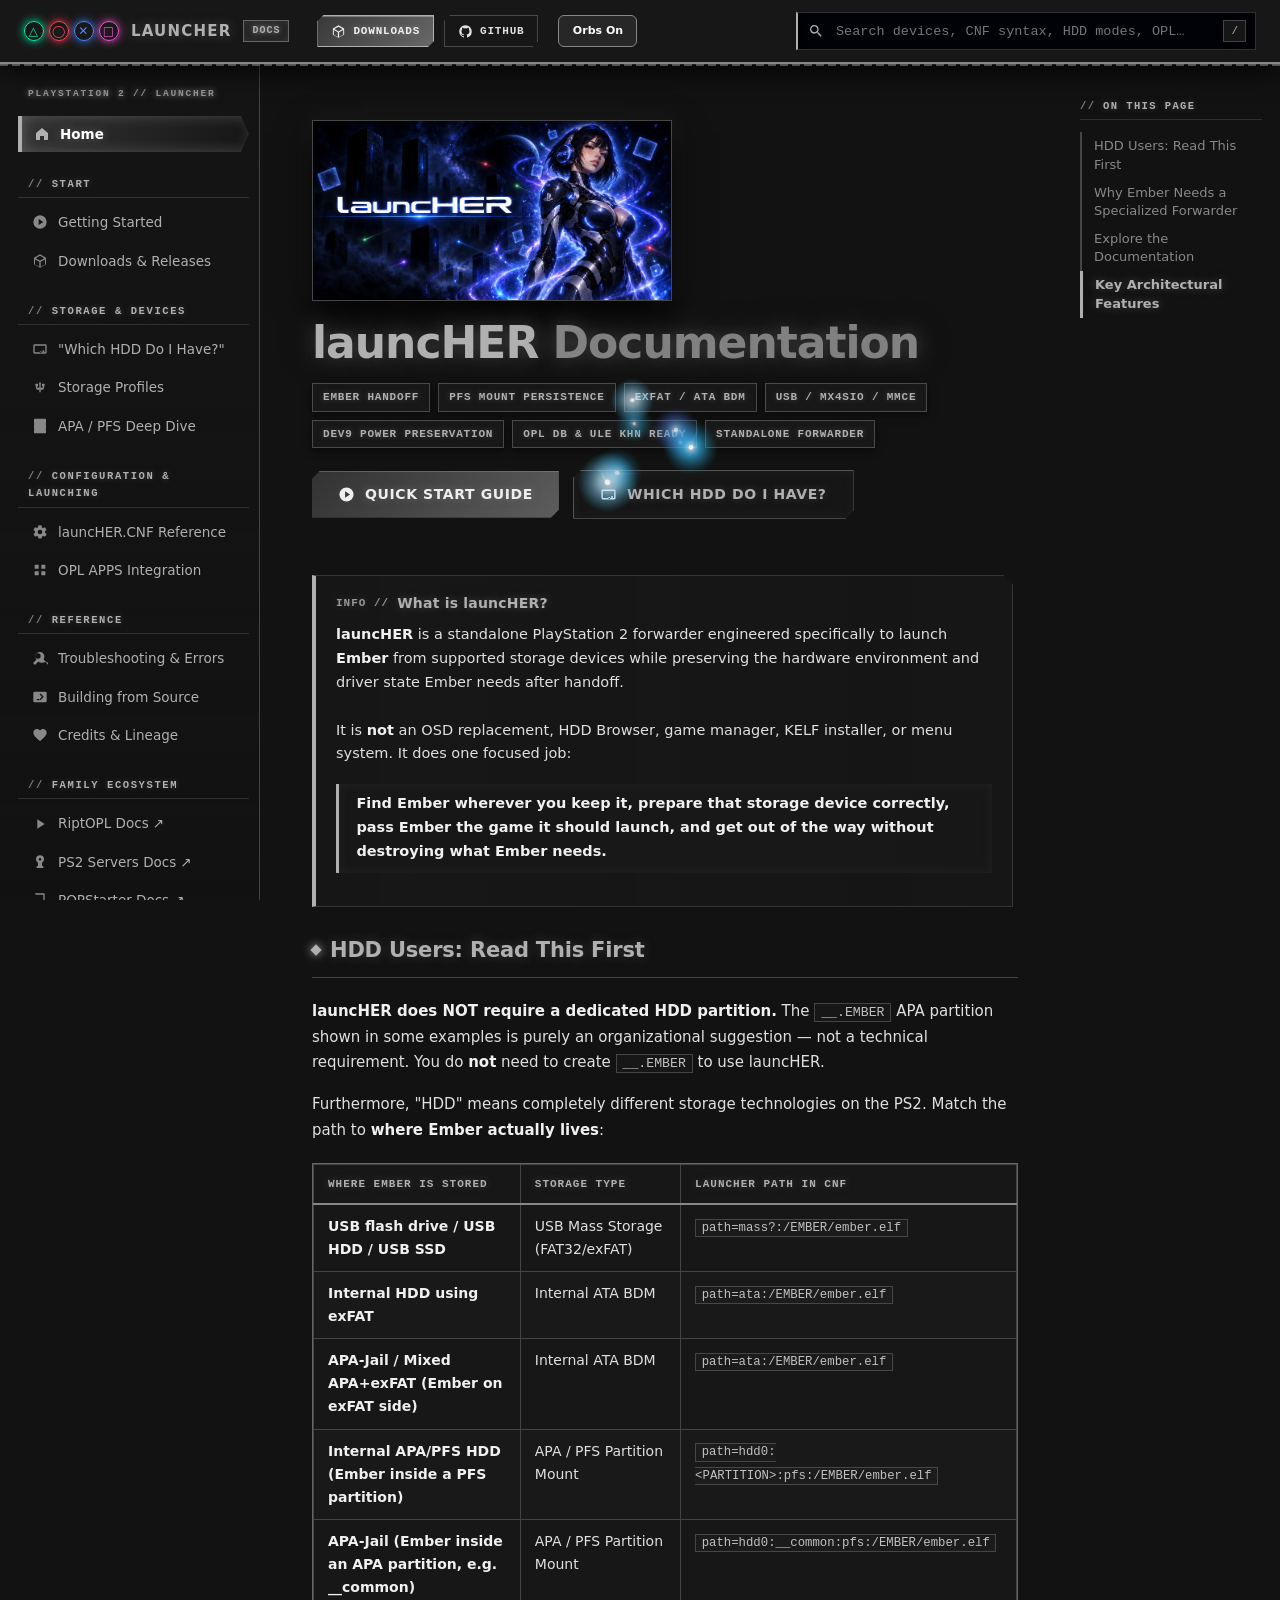
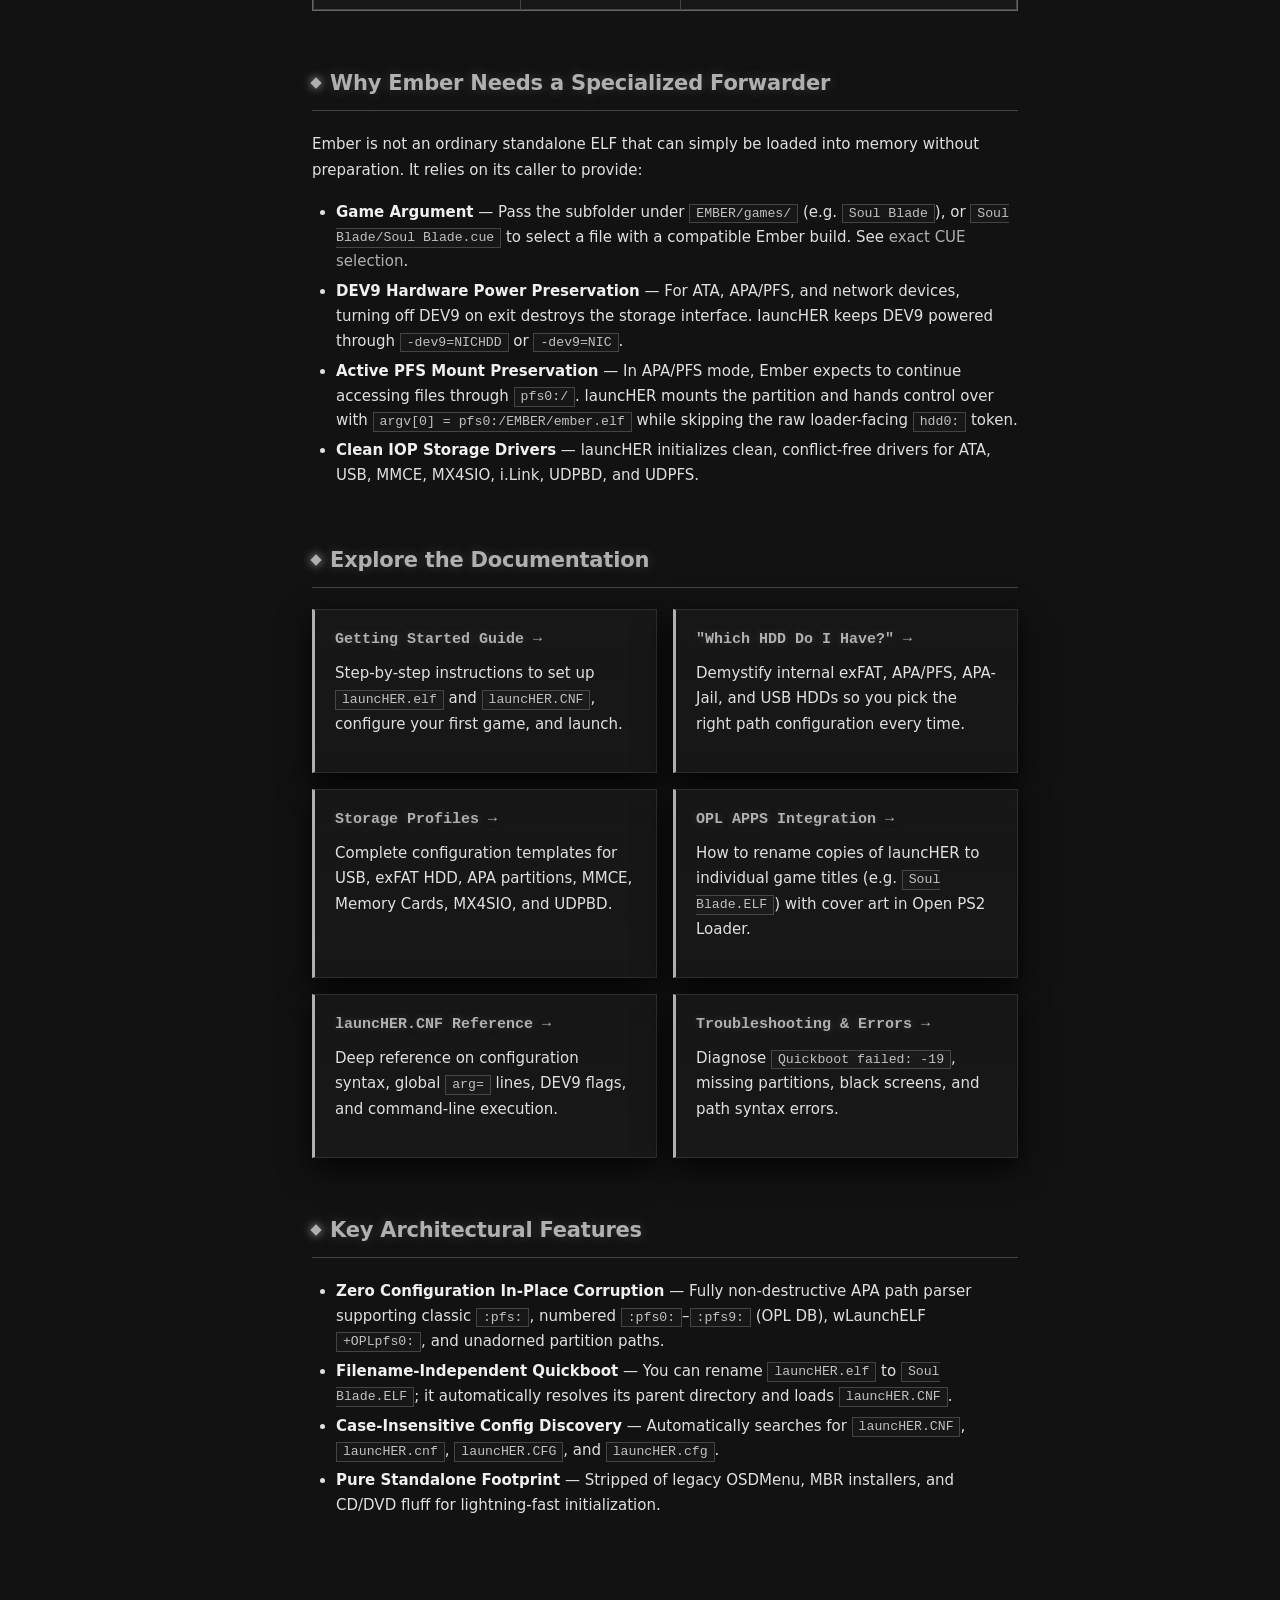
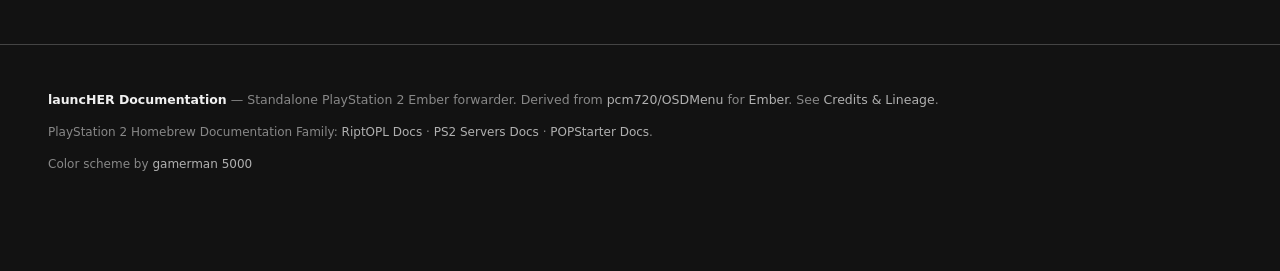
==== commit e82c08d6: "Point project-links notes to the generator scripts The hidden notes named helper scripts that were n" ====
--- a/docs/index.html
+++ b/docs/index.html
@@ -9,7 +9,7 @@
 <meta property="og:image" content="assets/launcher-banner.png">
 <meta name="twitter:card" content="summary_large_image">
 <meta name="twitter:image" content="assets/launcher-banner.png">
-<link rel="stylesheet" href="assets/style.css?v=20261114-neutral">
+<link rel="stylesheet" href="assets/style.css">
 </head><body data-base="">
 <header class="topbar">
   <button class="menu-btn" aria-label="Menu">☰</button>
@@ -59,7 +59,7 @@
   <main class="content">
 
 <div class="hero">
-  <img class="hero-banner" src="assets/launcher-banner.png" alt="launcHER" width="873" height="348">
+  <img class="hero-banner" src="assets/launcher-banner.png" alt="launcHER banner" width="1774" height="887">
   <h1>launcHER <span class="g">Documentation</span></h1>
   <div class="sys-strip">
     <div class="sys-strip-row">
@@ -141,7 +141,7 @@
   Ember is not an ordinary standalone ELF that can simply be loaded into memory without preparation. It relies on its caller to provide:
 </p>
 <ul class="checklist">
-  <li><b>Bare Game Folder Argument</b> — Ember expects the clean subfolder name under <code>EMBER/games/</code> (e.g. <code>Soul Blade</code>), not a full path, nor a <code>.cue</code> filename.</li>
+  <li><b>Game Argument</b> — Pass the subfolder under <code>EMBER/games/</code> (e.g. <code>Soul Blade</code>), or <code>Soul Blade/Soul Blade.cue</code> to select a file with a compatible Ember build. See <a href="configuration.html#exact-cue">exact CUE selection</a>.</li>
   <li><b>DEV9 Hardware Power Preservation</b> — For ATA, APA/PFS, and network devices, turning off DEV9 on exit destroys the storage interface. launcHER keeps DEV9 powered through <code>-dev9=NICHDD</code> or <code>-dev9=NIC</code>.</li>
   <li><b>Active PFS Mount Preservation</b> — In APA/PFS mode, Ember expects to continue accessing files through <code>pfs0:/</code>. launcHER mounts the partition and hands control over with <code>argv[0] = pfs0:/EMBER/ember.elf</code> while skipping the raw loader-facing <code>hdd0:</code> token.</li>
   <li><b>Clean IOP Storage Drivers</b> — launcHER initializes clean, conflict-free drivers for ATA, USB, MMCE, MX4SIO, i.Link, UDPBD, and UDPFS.</li>
@@ -170,10 +170,6 @@
     <p>Deep reference on configuration syntax, global <code>arg=</code> lines, DEV9 flags, and command-line execution.</p>
   </article>
   <article class="card">
-    <h3><a href="pops-setup.html">Draft POPS &amp; PS1 Setup (PR #23) &rarr;</a></h3>
-    <p>In-progress POPStarter-r13 replacement work and evidence limits. Released Ember behavior and broad console compatibility are not implied.</p>
-  </article>
-  <article class="card">
     <h3><a href="troubleshooting.html">Troubleshooting &amp; Errors &rarr;</a></h3>
     <p>Diagnose <code>Quickboot failed: -19</code>, missing partitions, black screens, and path syntax errors.</p>
   </article>
@@ -199,5 +195,5 @@
   <a href="https://nathanneurotic.github.io/PS2-Servers/">PS2 Servers Docs</a> &middot;
   <a href="https://nathanneurotic.github.io/POPSLoader/">POPStarter Docs</a>.</p>
 </footer>
-<script src="assets/app.js?v=20261114-neutral"></script>
+<script src="assets/app.js"></script>
 </body></html>
--- a/docs/assets/style.css
+++ b/docs/assets/style.css
@@ -871,12 +871,12 @@
 .hero-banner {
   display: block;
   width: 100%;
-  max-width: 420px;
+  max-width: 360px;
   height: auto;
   margin: 0 0 18px;
-  /* transparent logo: a glow instead of a framed card */
-  border: none;
-  filter: drop-shadow(0 8px 18px rgba(31, 31, 31, 0.85)) drop-shadow(0 0 16px rgba(136, 136, 136, 0.35));
+  border-radius: 0;
+  border: 1px solid rgba(136, 136, 136, 0.45);
+  box-shadow: 0 12px 32px rgba(0, 0, 0, 0.9), 0 0 24px rgba(90, 90, 90, 0.25);
 }
 .hero h1 {
   font-size: 44px;
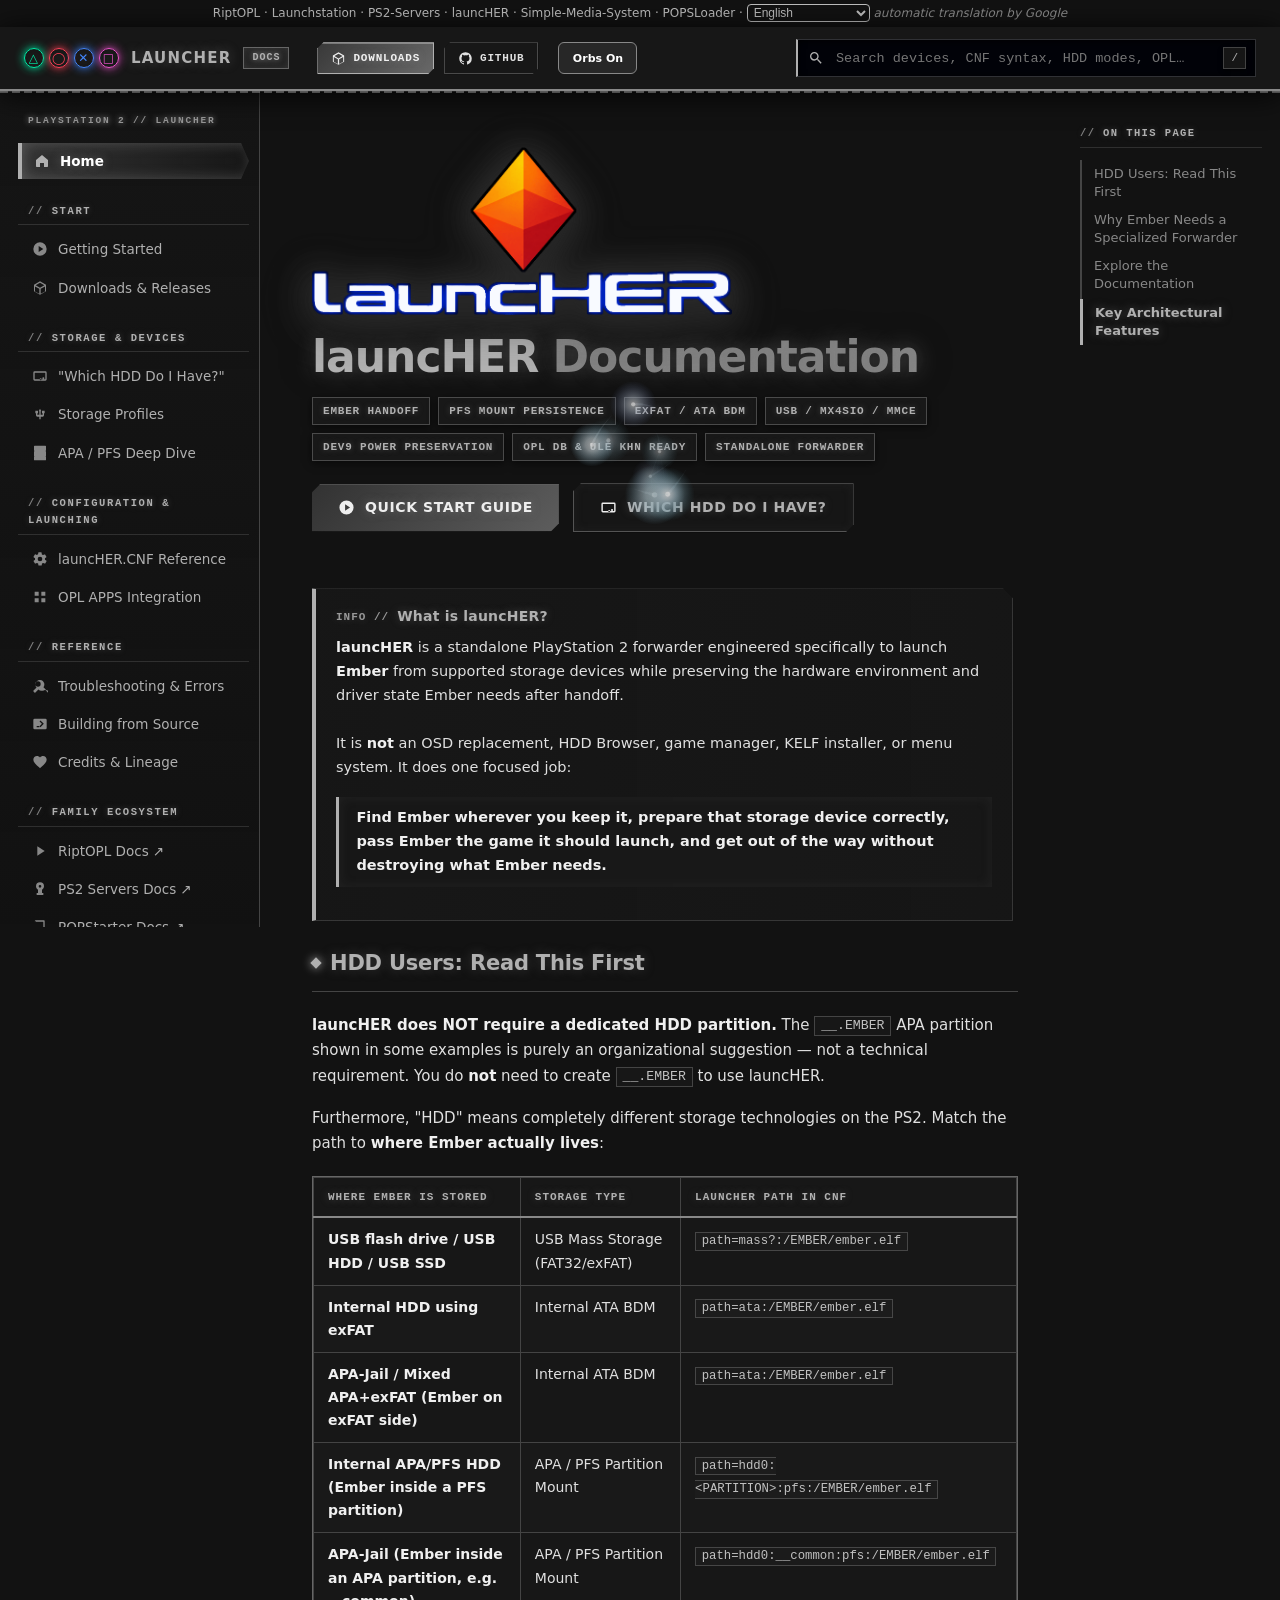
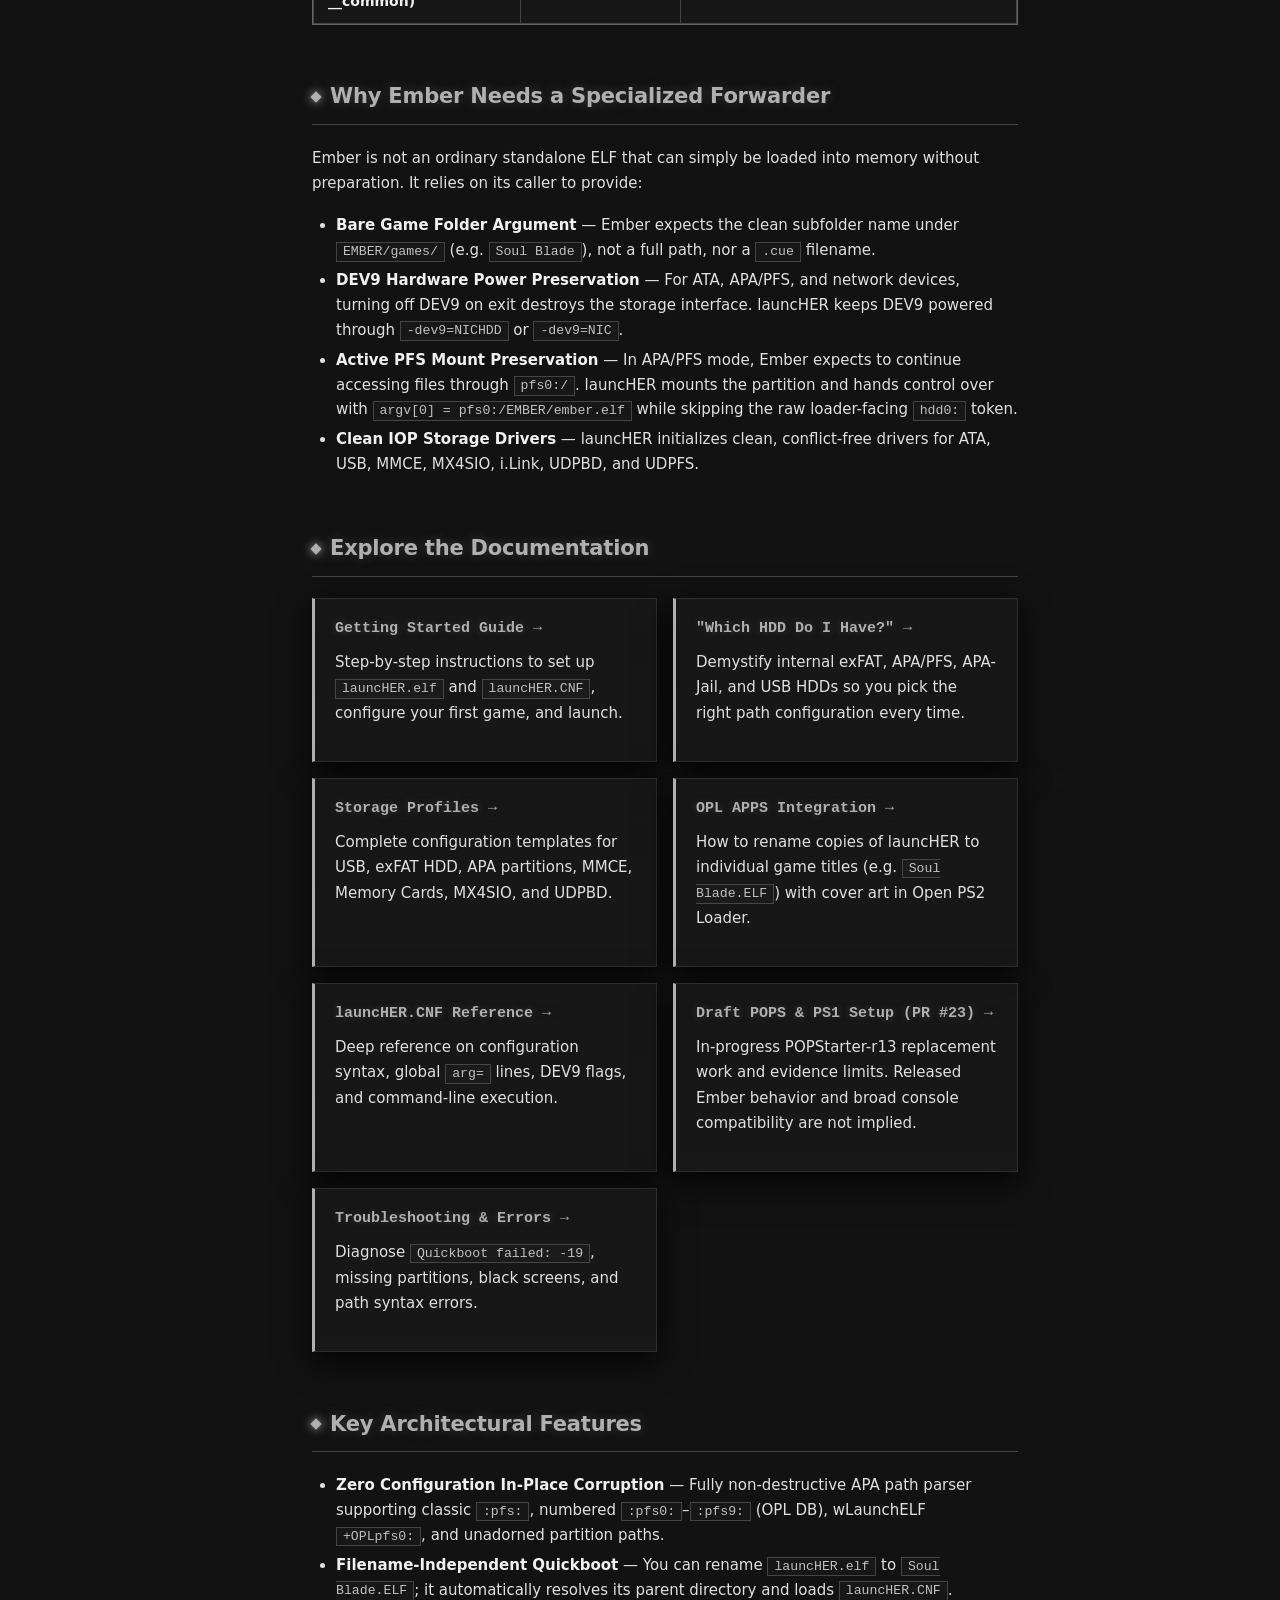
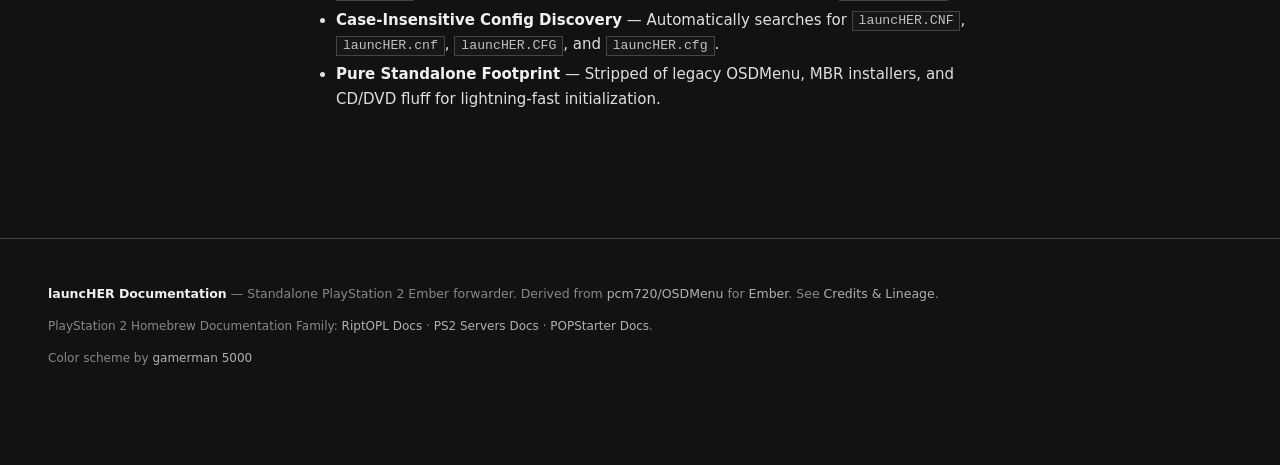
==== commit 8ae15967: "Point project-links notes to the generator scripts The hidden notes named helper scripts that were n" ====
--- a/docs/index.html
+++ b/docs/index.html
@@ -9,7 +9,7 @@
 <meta property="og:image" content="assets/launcher-banner.png">
 <meta name="twitter:card" content="summary_large_image">
 <meta name="twitter:image" content="assets/launcher-banner.png">
-<link rel="stylesheet" href="assets/style.css">
+<link rel="stylesheet" href="assets/style.css?v=20261114-neutral">
 </head><body data-base="">
 <header class="topbar">
   <button class="menu-btn" aria-label="Menu">☰</button>
@@ -59,7 +59,7 @@
   <main class="content">
 
 <div class="hero">
-  <img class="hero-banner" src="assets/launcher-banner.png" alt="launcHER banner" width="1774" height="887">
+  <img class="hero-banner" src="assets/launcher-banner.png" alt="launcHER" width="873" height="348">
   <h1>launcHER <span class="g">Documentation</span></h1>
   <div class="sys-strip">
     <div class="sys-strip-row">
@@ -141,7 +141,7 @@
   Ember is not an ordinary standalone ELF that can simply be loaded into memory without preparation. It relies on its caller to provide:
 </p>
 <ul class="checklist">
-  <li><b>Game Argument</b> — Pass the subfolder under <code>EMBER/games/</code> (e.g. <code>Soul Blade</code>), or <code>Soul Blade/Soul Blade.cue</code> to select a file with a compatible Ember build. See <a href="configuration.html#exact-cue">exact CUE selection</a>.</li>
+  <li><b>Bare Game Folder Argument</b> — Ember expects the clean subfolder name under <code>EMBER/games/</code> (e.g. <code>Soul Blade</code>), not a full path, nor a <code>.cue</code> filename.</li>
   <li><b>DEV9 Hardware Power Preservation</b> — For ATA, APA/PFS, and network devices, turning off DEV9 on exit destroys the storage interface. launcHER keeps DEV9 powered through <code>-dev9=NICHDD</code> or <code>-dev9=NIC</code>.</li>
   <li><b>Active PFS Mount Preservation</b> — In APA/PFS mode, Ember expects to continue accessing files through <code>pfs0:/</code>. launcHER mounts the partition and hands control over with <code>argv[0] = pfs0:/EMBER/ember.elf</code> while skipping the raw loader-facing <code>hdd0:</code> token.</li>
   <li><b>Clean IOP Storage Drivers</b> — launcHER initializes clean, conflict-free drivers for ATA, USB, MMCE, MX4SIO, i.Link, UDPBD, and UDPFS.</li>
@@ -168,6 +168,10 @@
   <article class="card">
     <h3><a href="configuration.html">launcHER.CNF Reference &rarr;</a></h3>
     <p>Deep reference on configuration syntax, global <code>arg=</code> lines, DEV9 flags, and command-line execution.</p>
+  </article>
+  <article class="card">
+    <h3><a href="pops-setup.html">Draft POPS &amp; PS1 Setup (PR #23) &rarr;</a></h3>
+    <p>In-progress POPStarter-r13 replacement work and evidence limits. Released Ember behavior and broad console compatibility are not implied.</p>
   </article>
   <article class="card">
     <h3><a href="troubleshooting.html">Troubleshooting &amp; Errors &rarr;</a></h3>
@@ -195,5 +199,5 @@
   <a href="https://nathanneurotic.github.io/PS2-Servers/">PS2 Servers Docs</a> &middot;
   <a href="https://nathanneurotic.github.io/POPSLoader/">POPStarter Docs</a>.</p>
 </footer>
-<script src="assets/app.js"></script>
+<script src="assets/app.js?v=20261114-neutral"></script>
 </body></html>
--- a/docs/assets/style.css
+++ b/docs/assets/style.css
@@ -871,12 +871,12 @@
 .hero-banner {
   display: block;
   width: 100%;
-  max-width: 360px;
+  max-width: 420px;
   height: auto;
   margin: 0 0 18px;
-  border-radius: 0;
-  border: 1px solid rgba(136, 136, 136, 0.45);
-  box-shadow: 0 12px 32px rgba(0, 0, 0, 0.9), 0 0 24px rgba(90, 90, 90, 0.25);
+  /* transparent logo: a glow instead of a framed card */
+  border: none;
+  filter: drop-shadow(0 8px 18px rgba(31, 31, 31, 0.85)) drop-shadow(0 0 16px rgba(136, 136, 136, 0.35));
 }
 .hero h1 {
   font-size: 44px;
